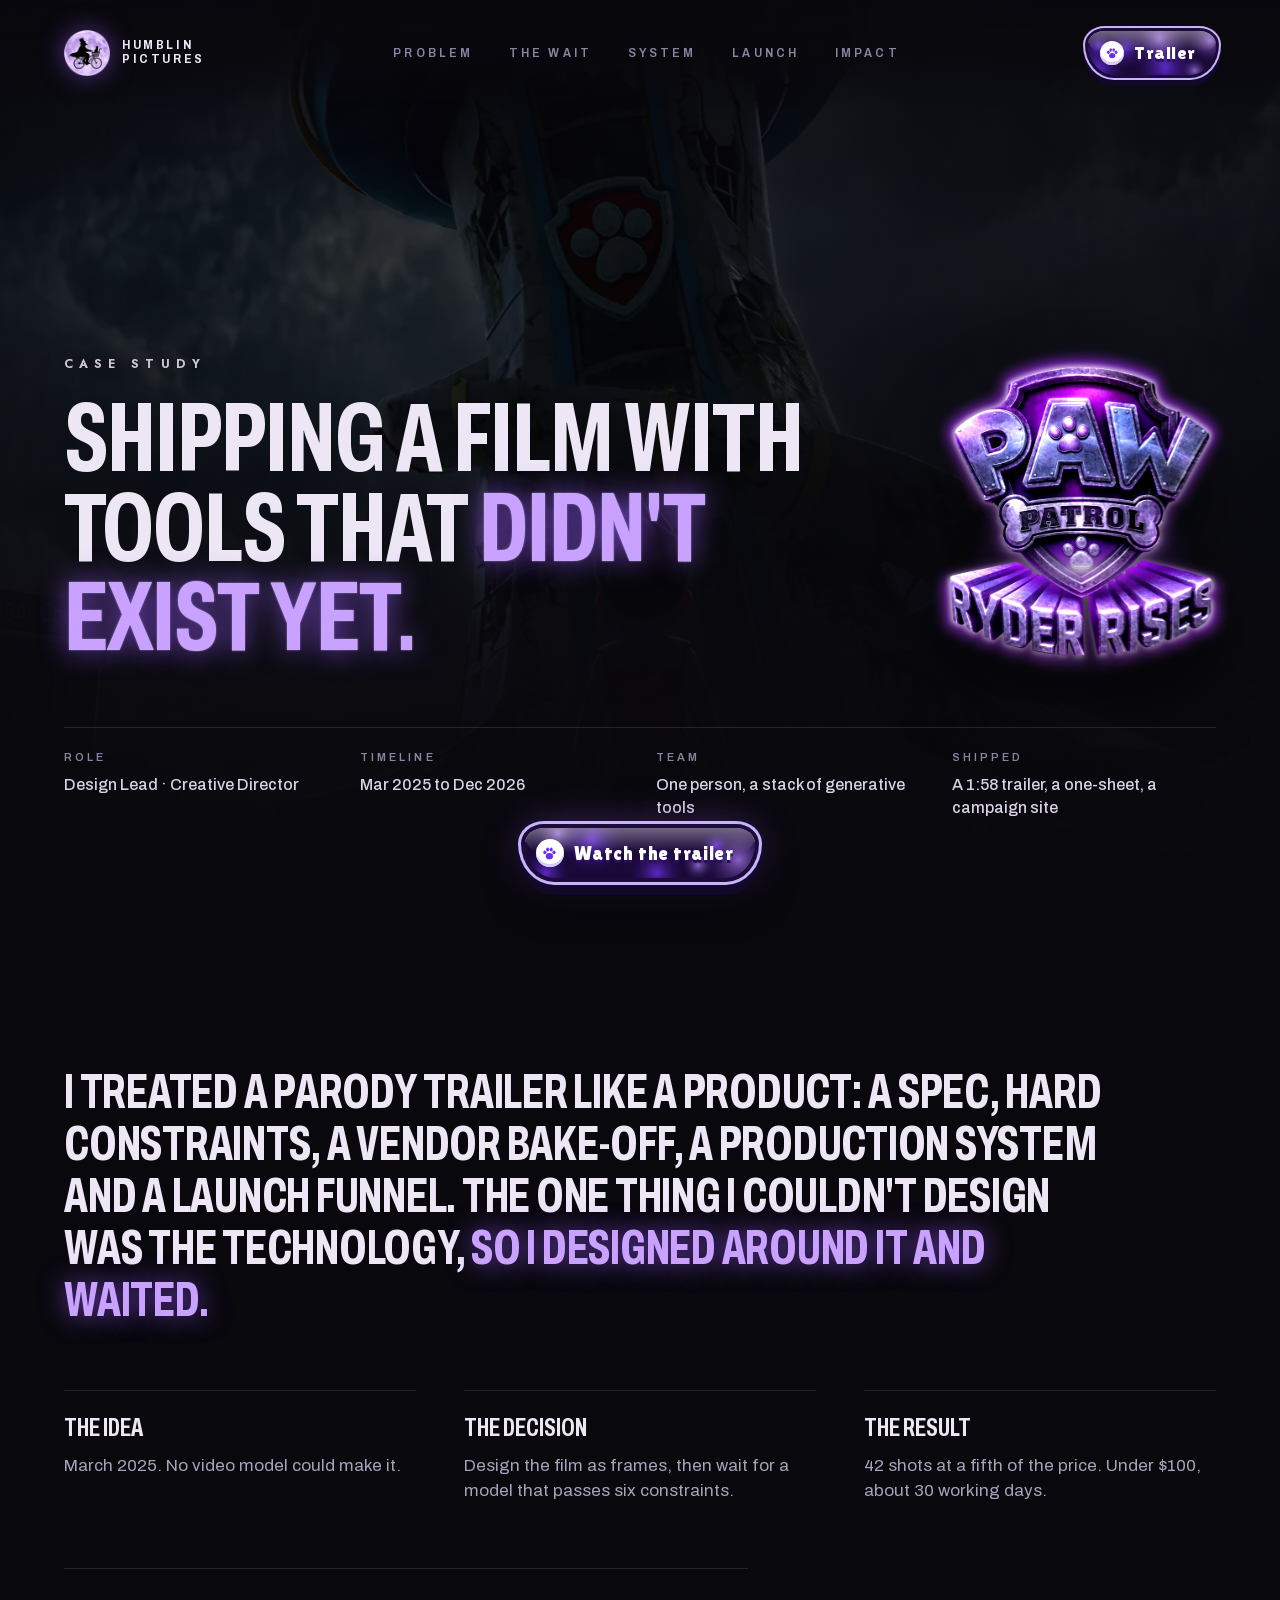
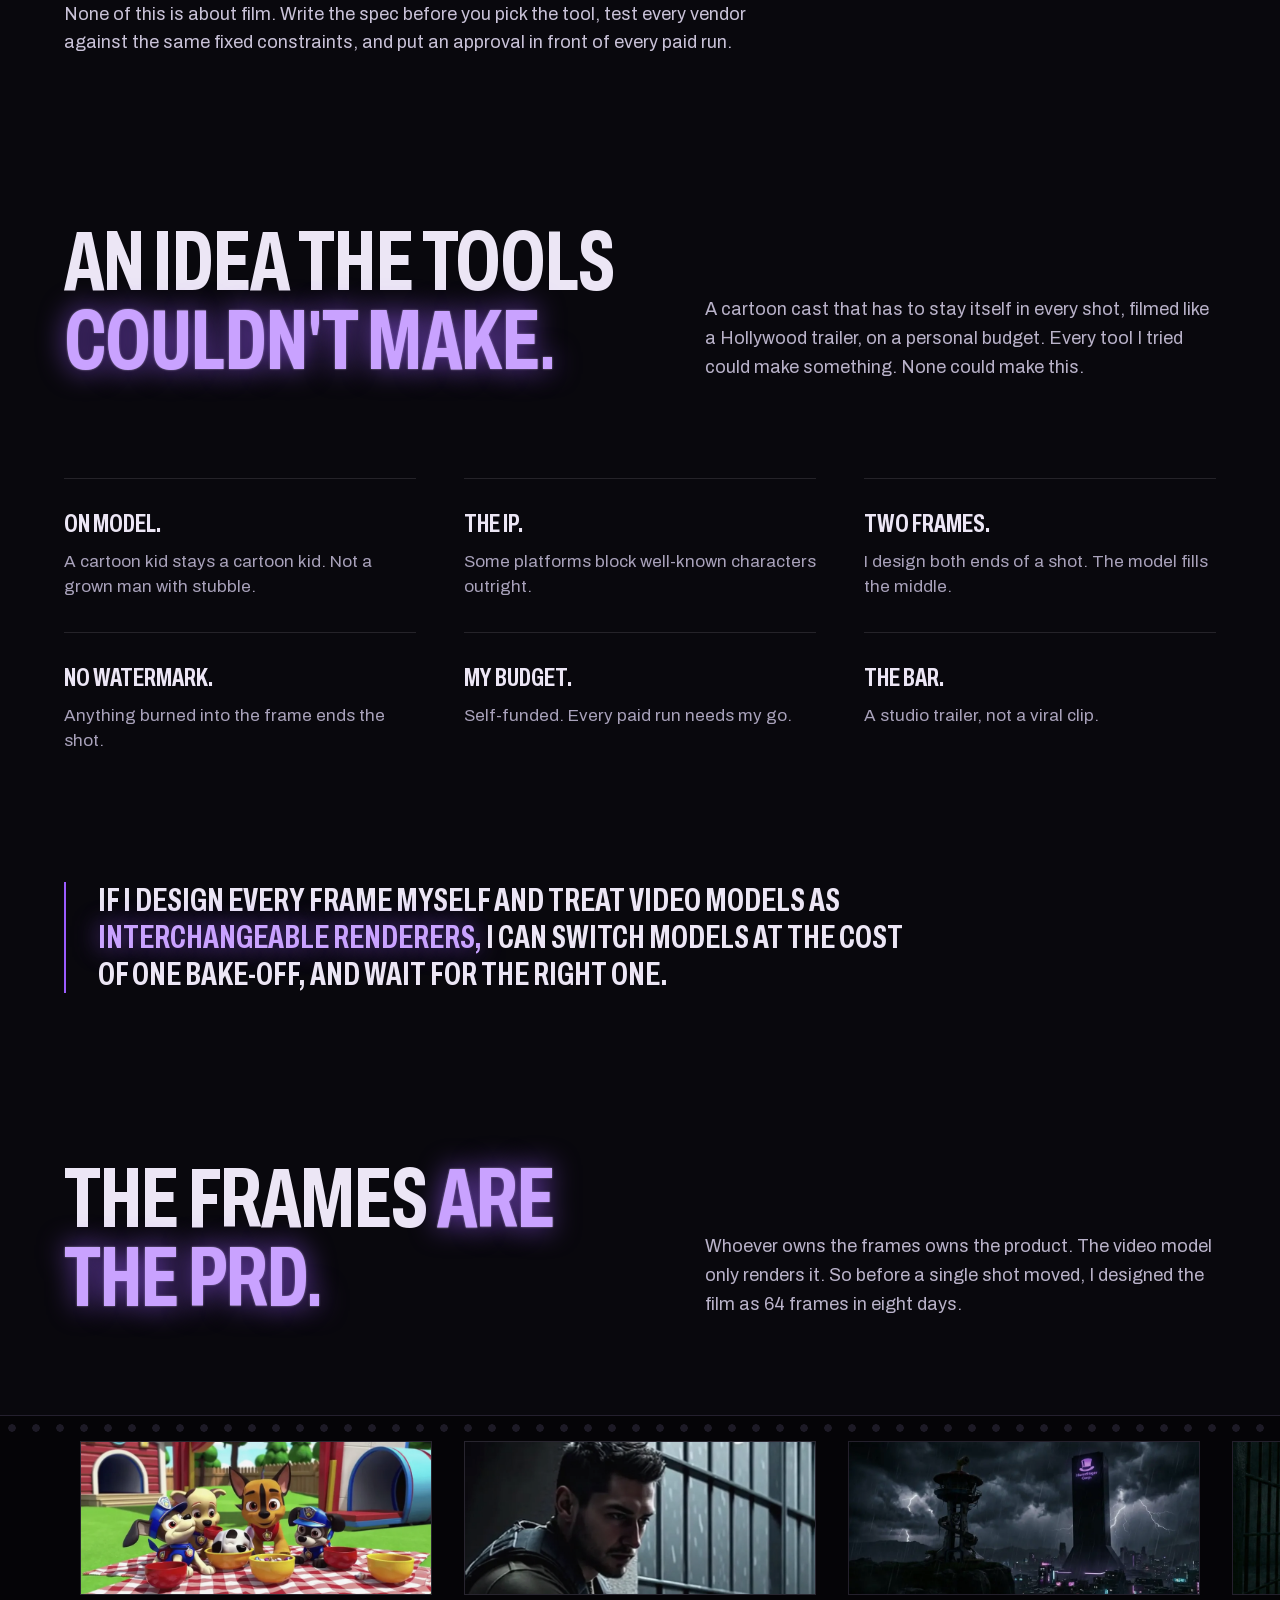
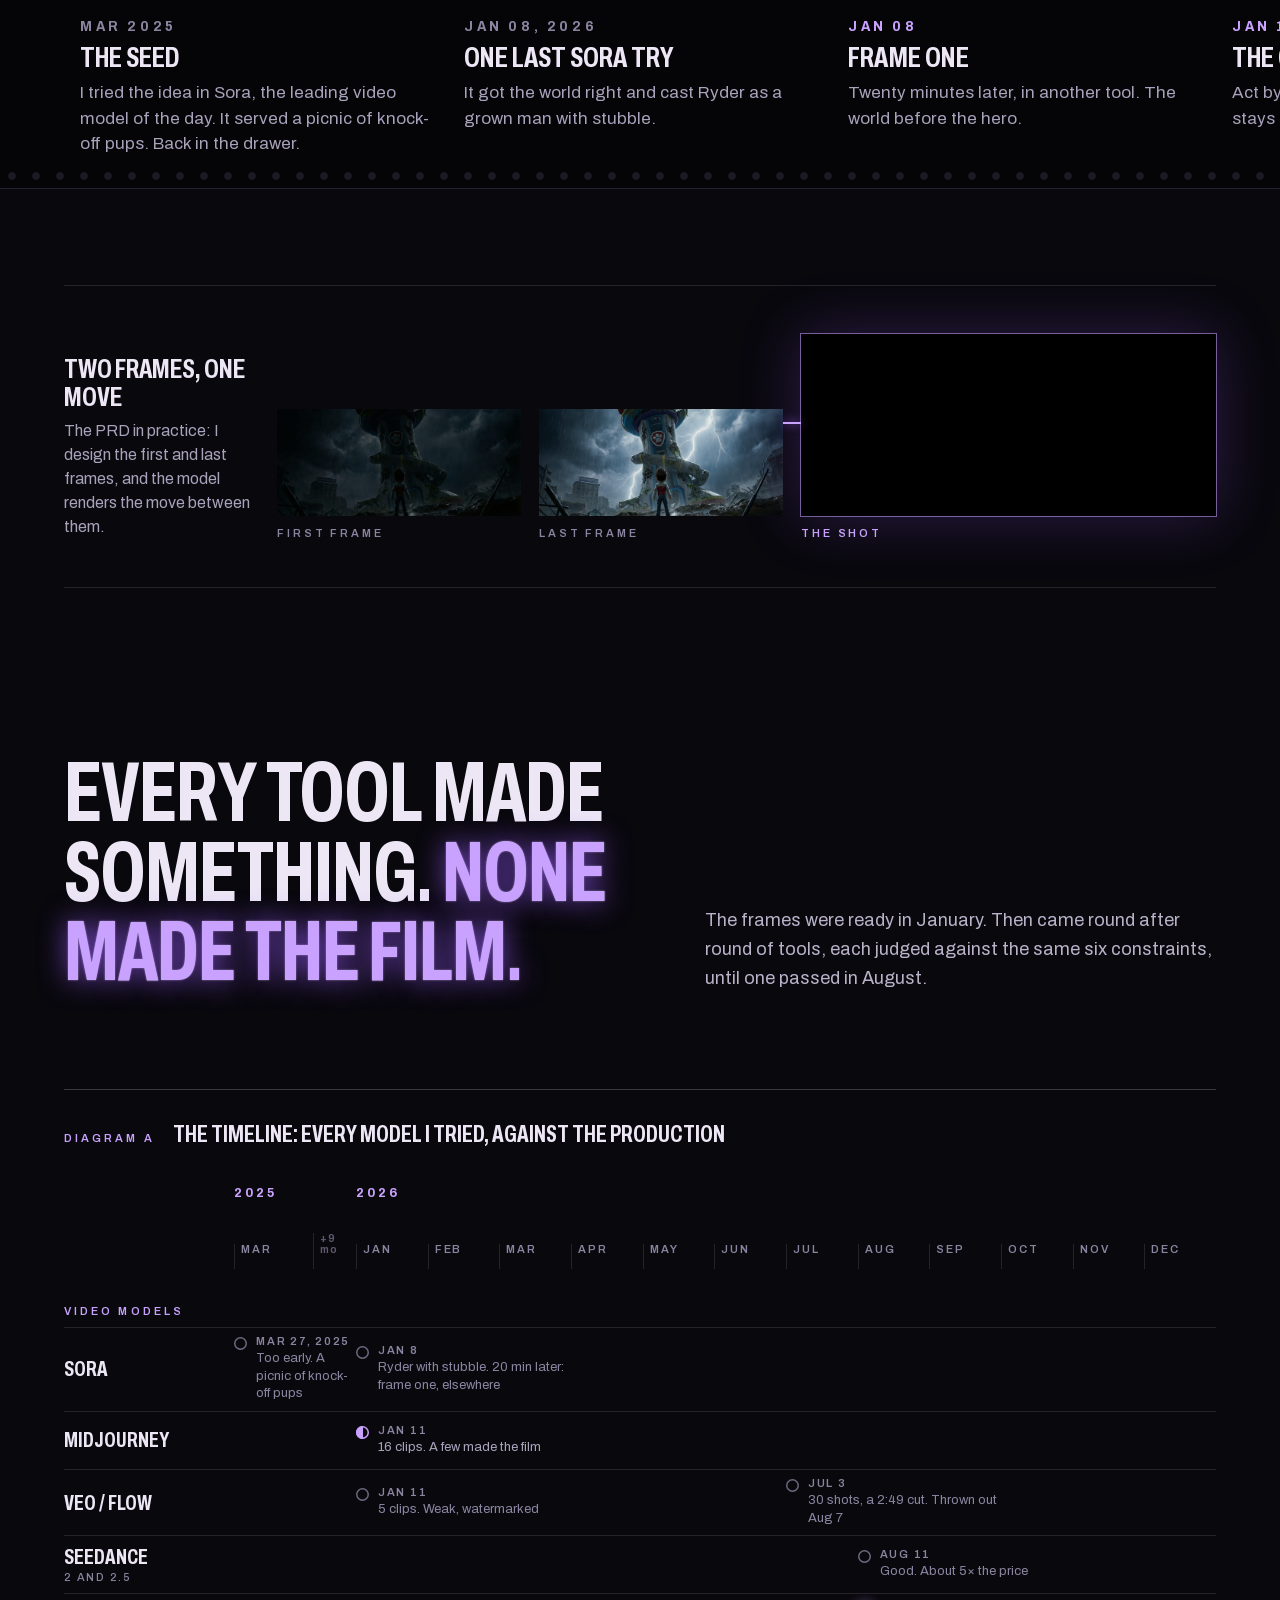
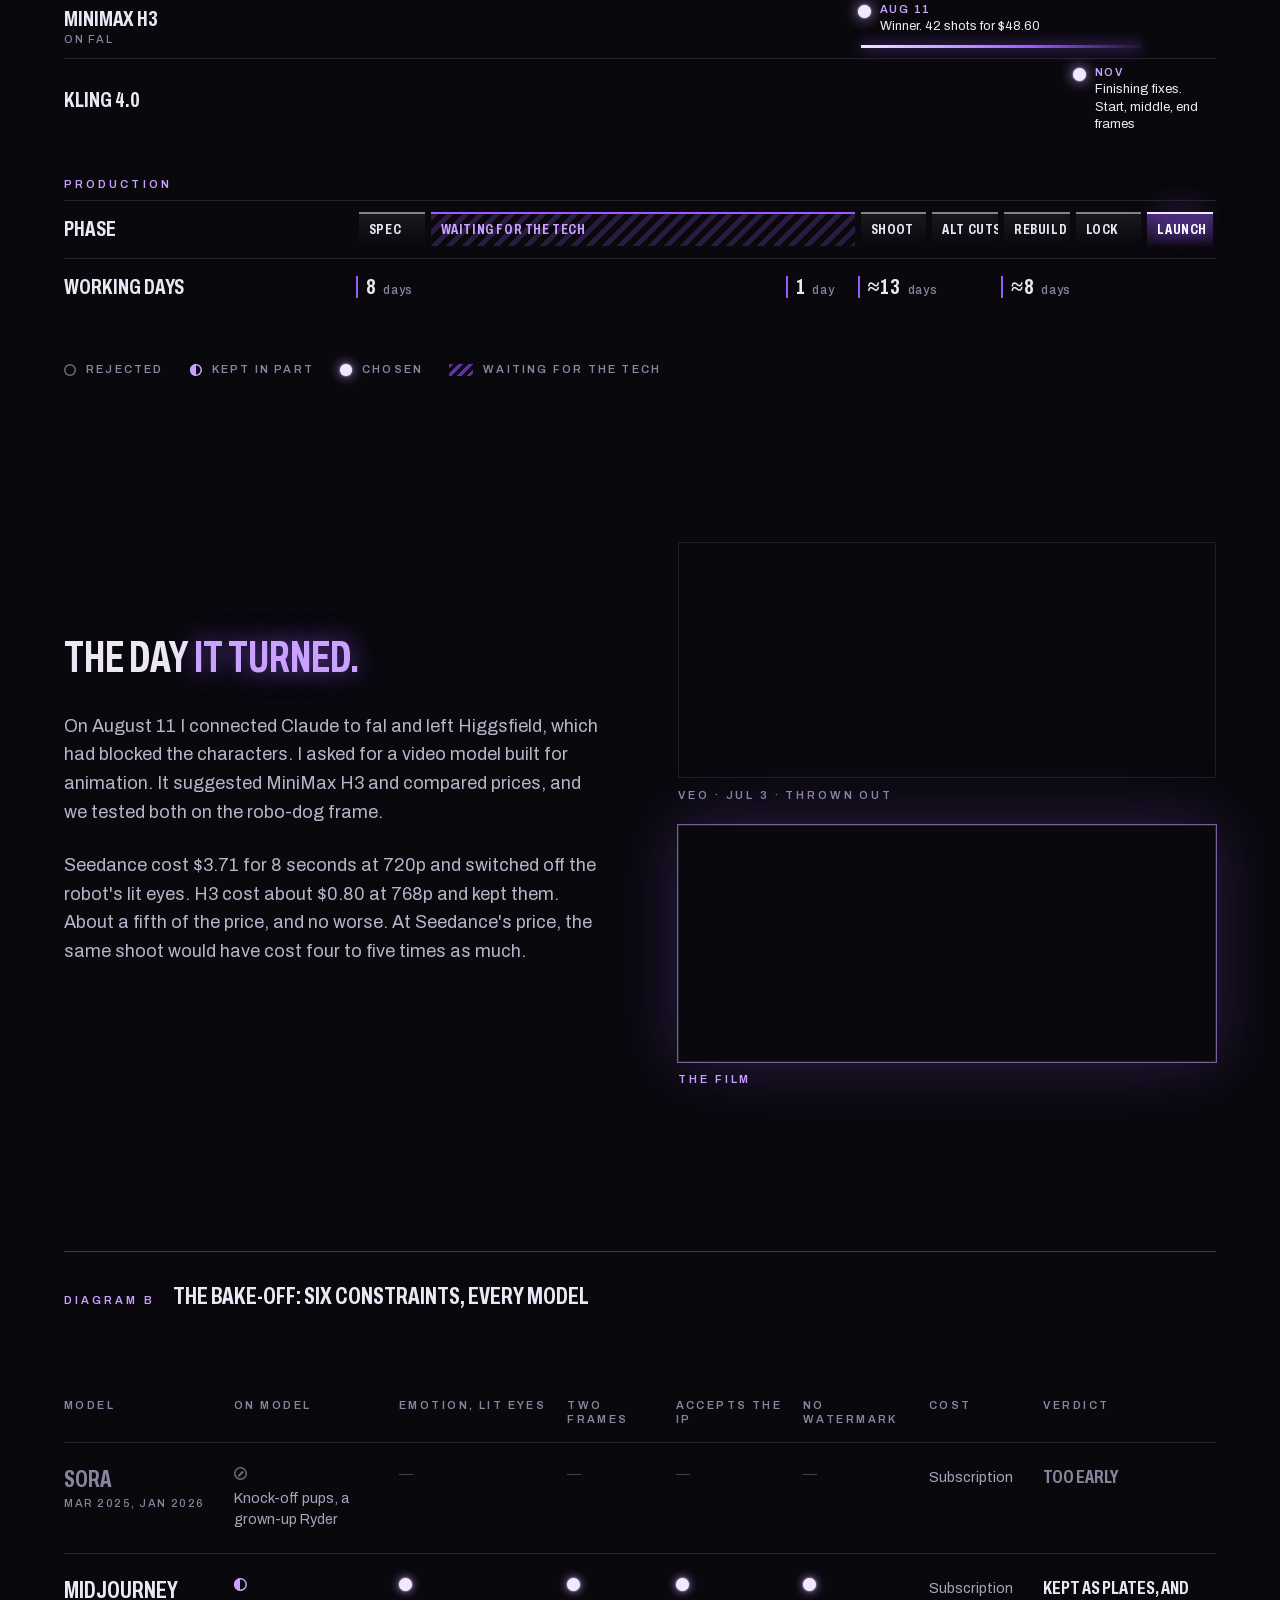
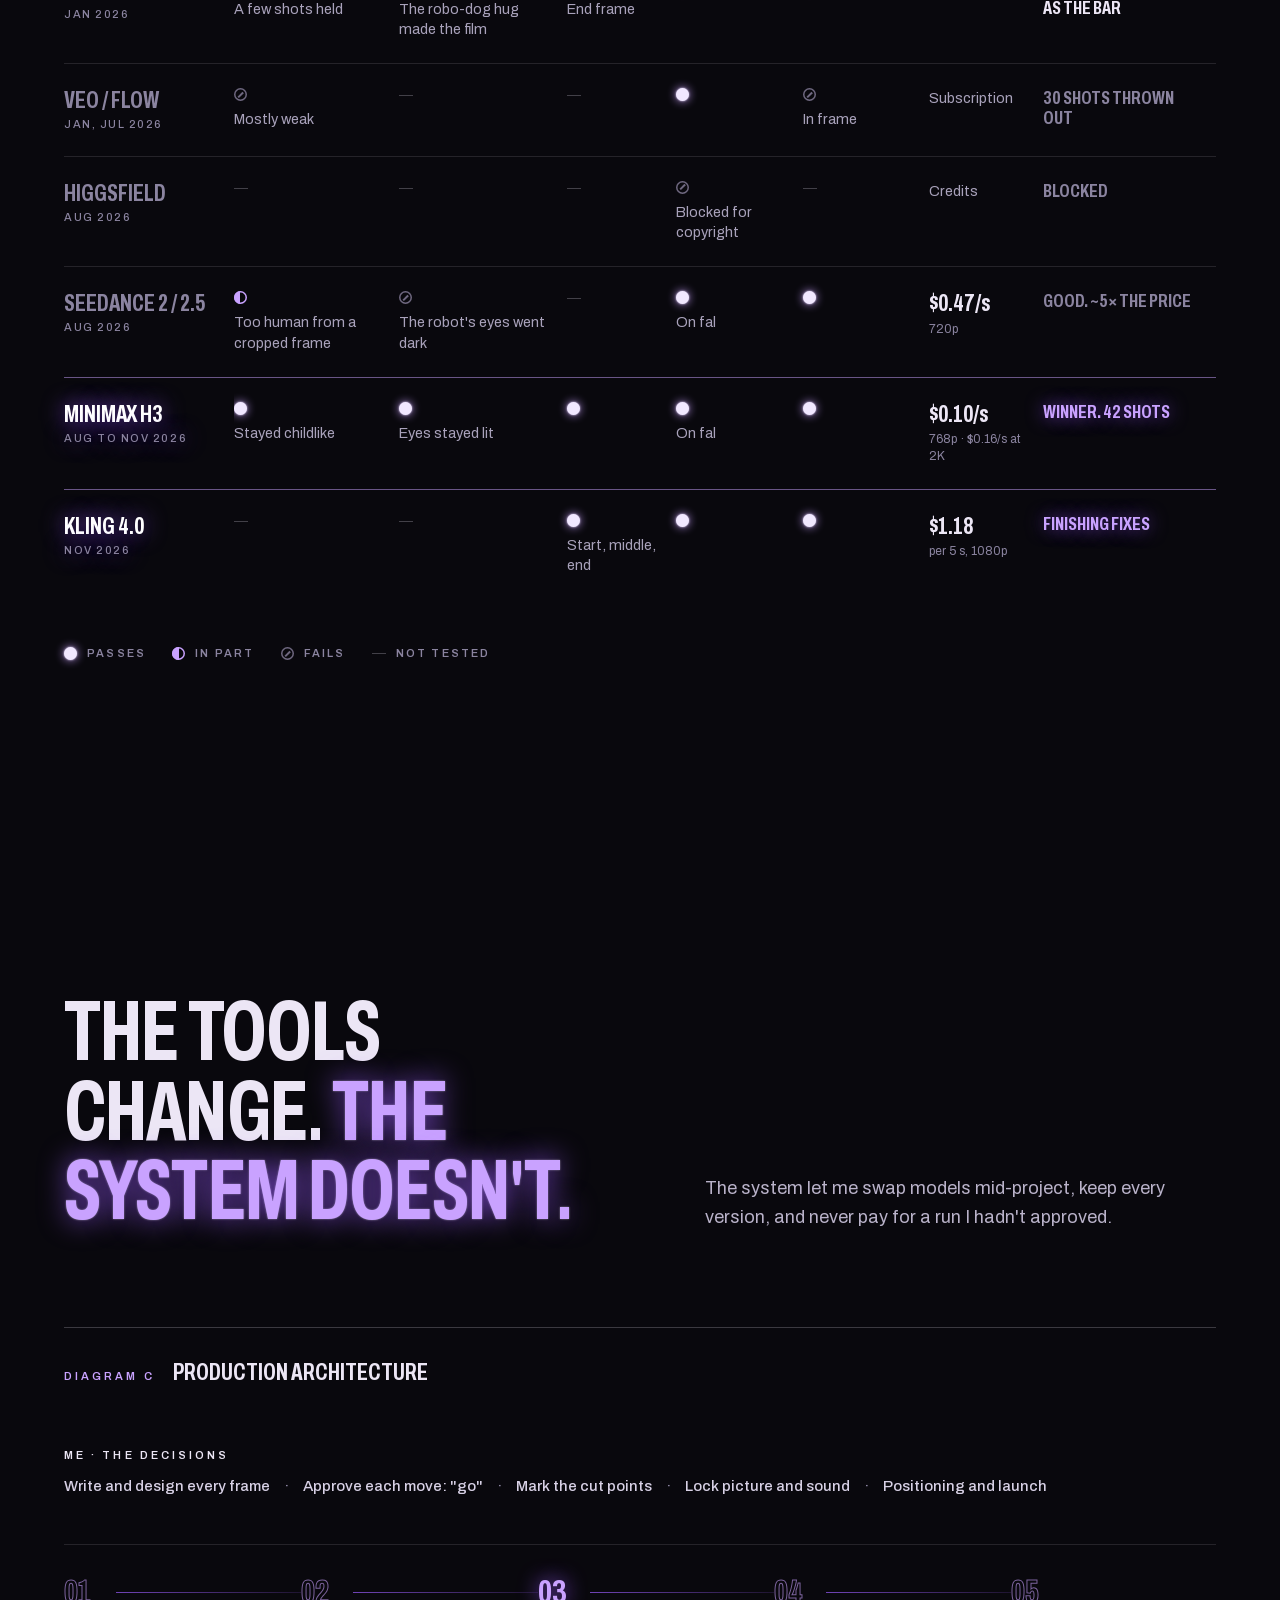
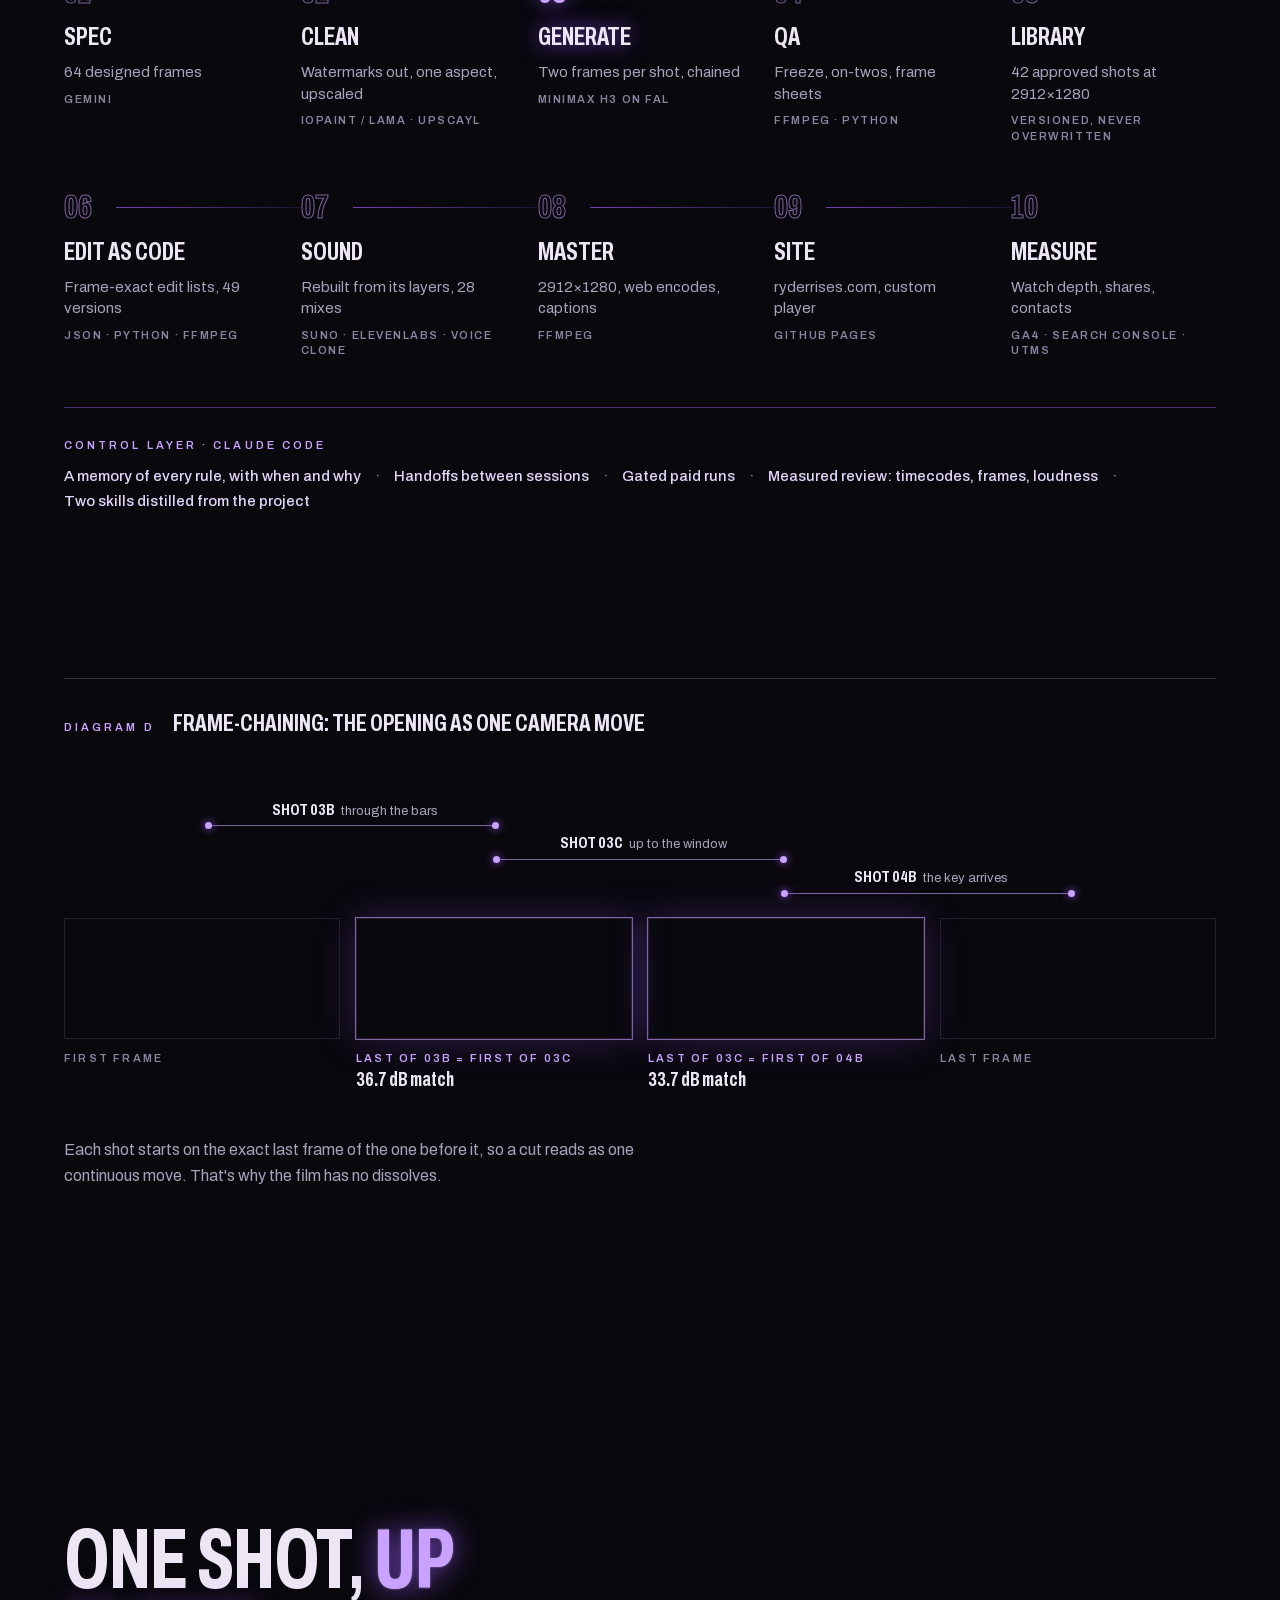
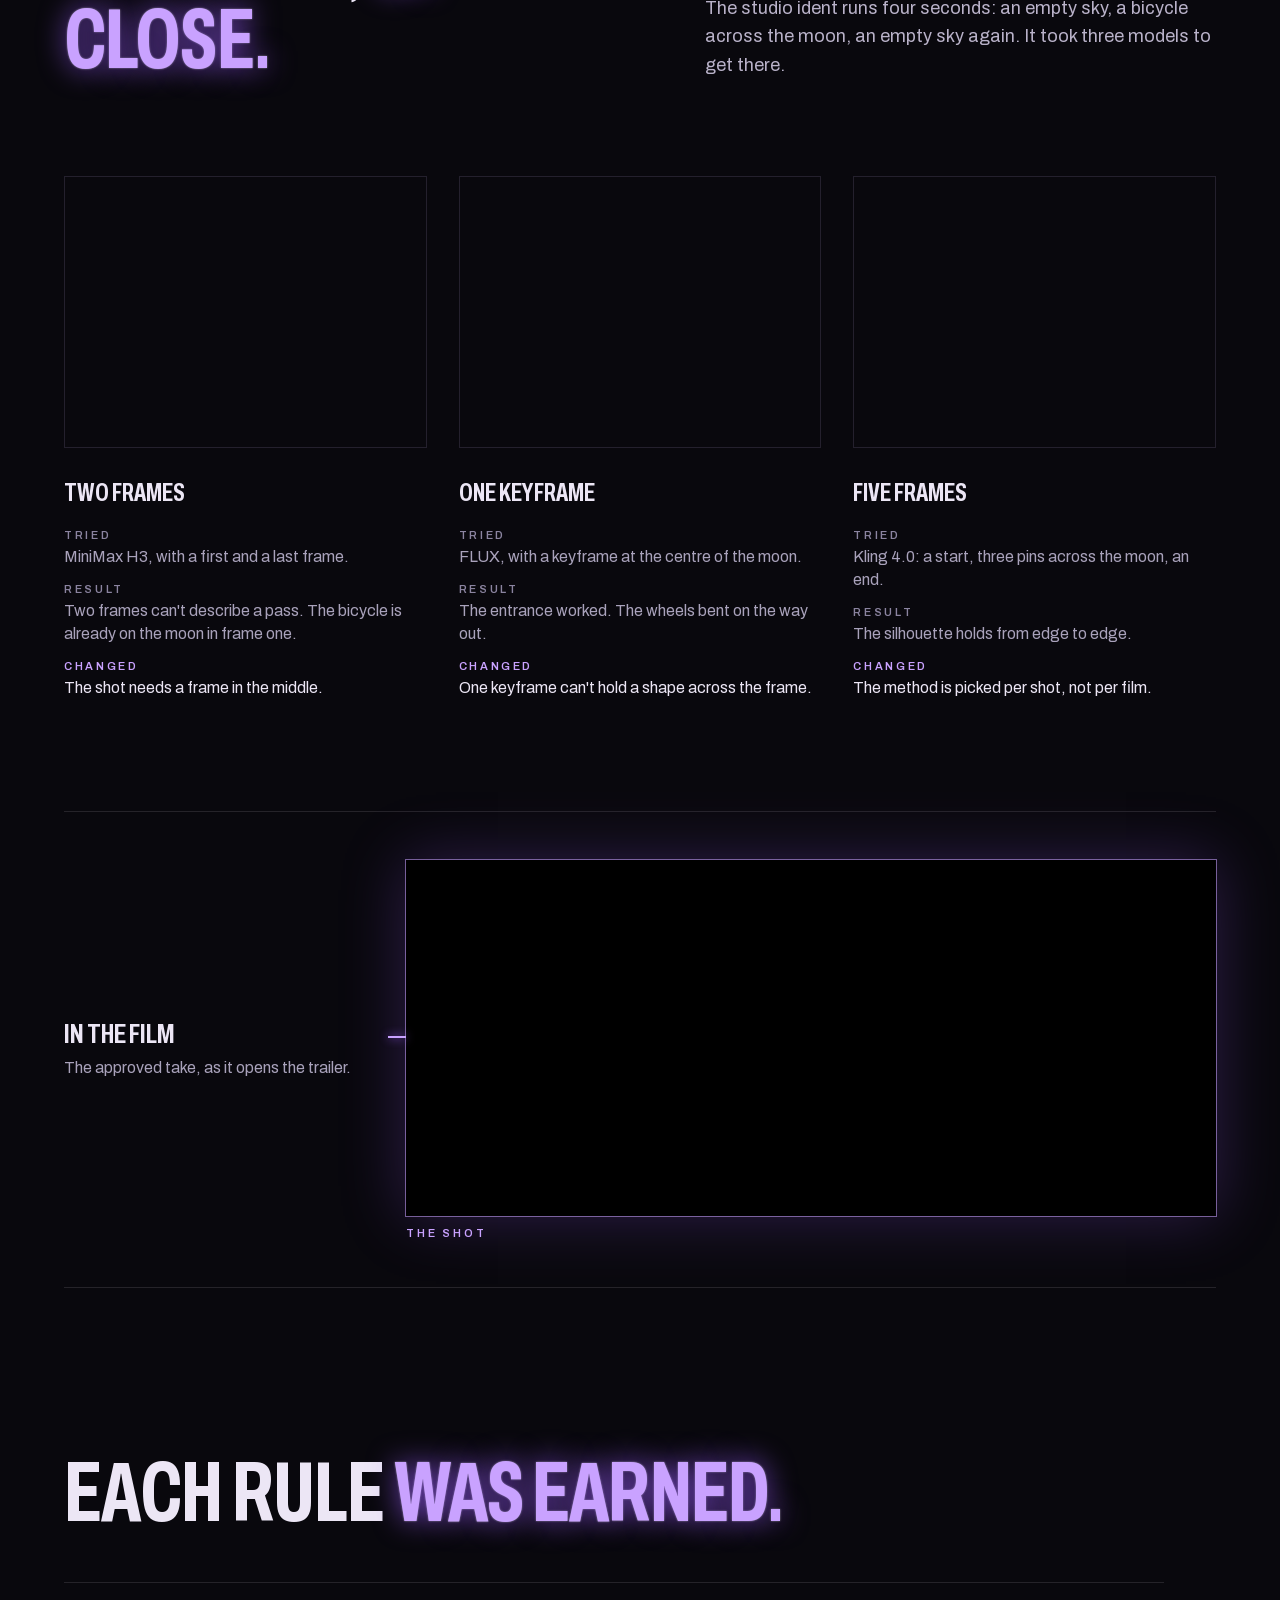
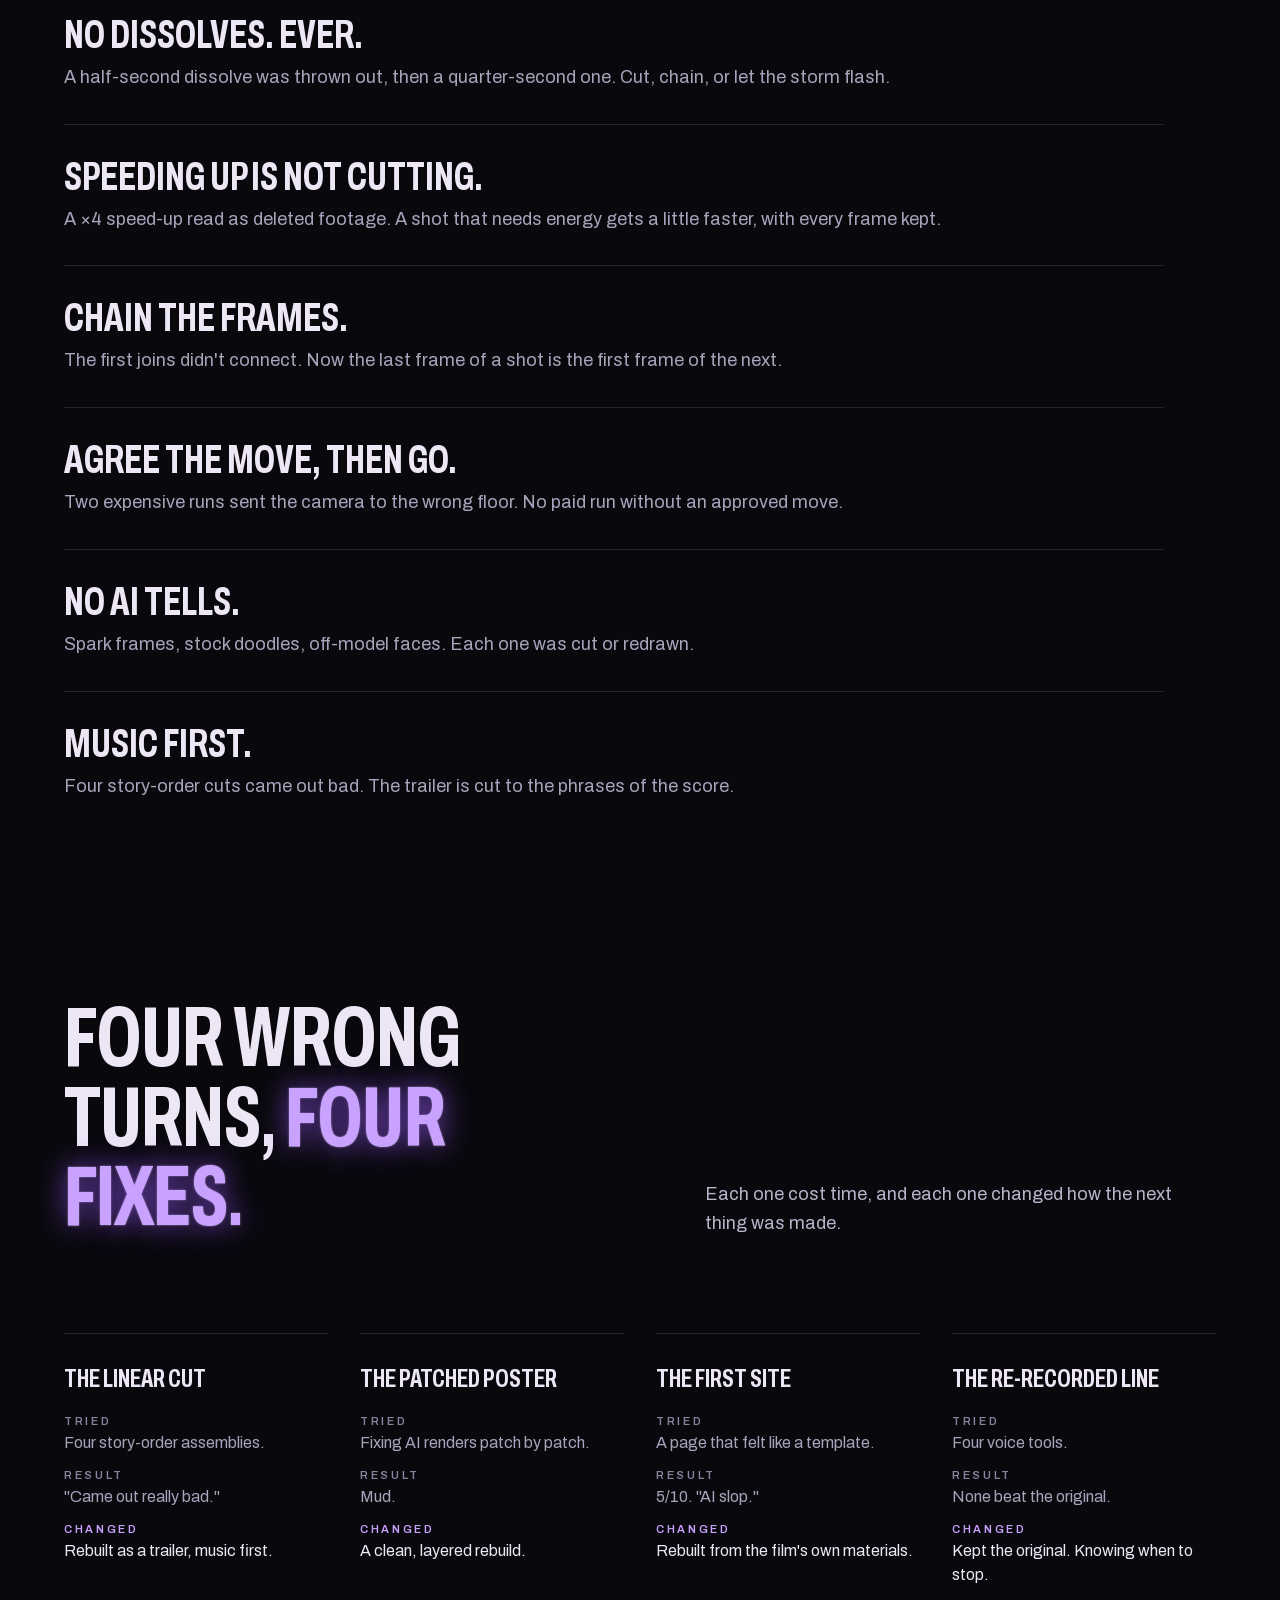
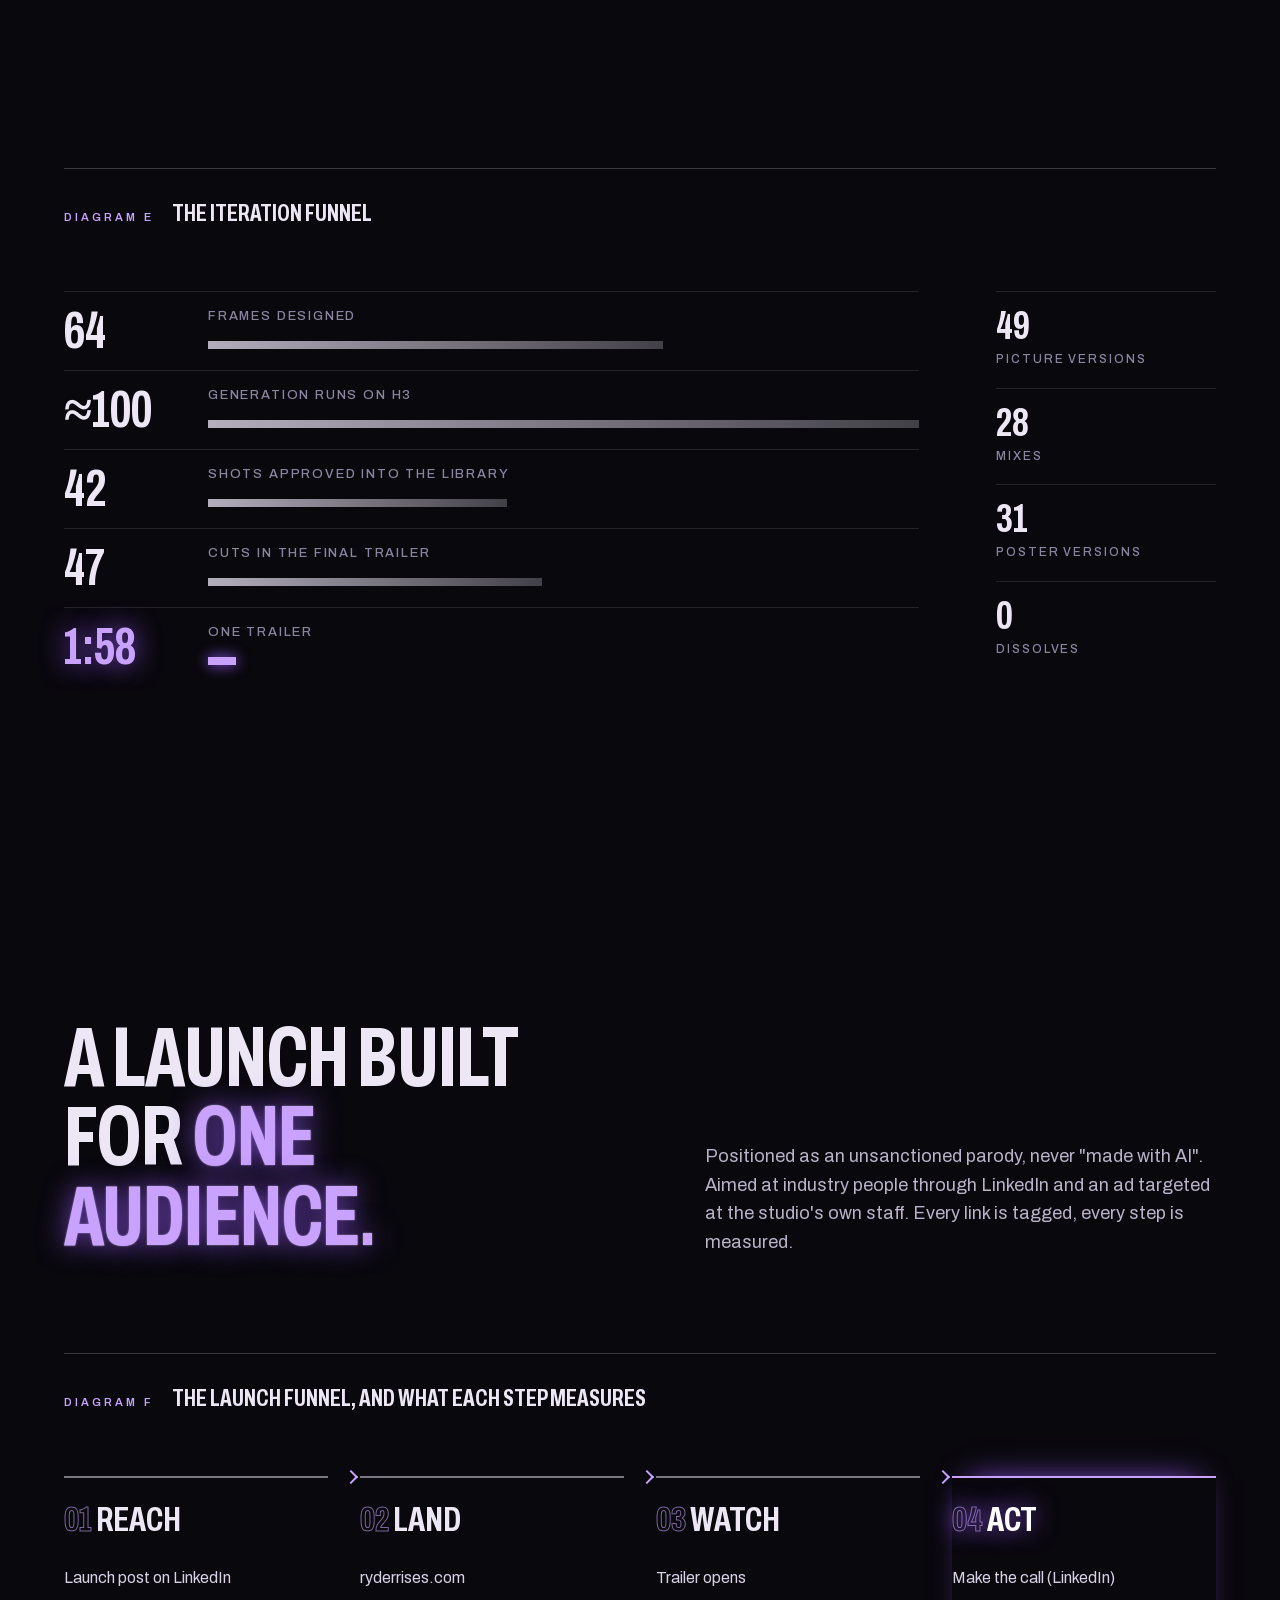
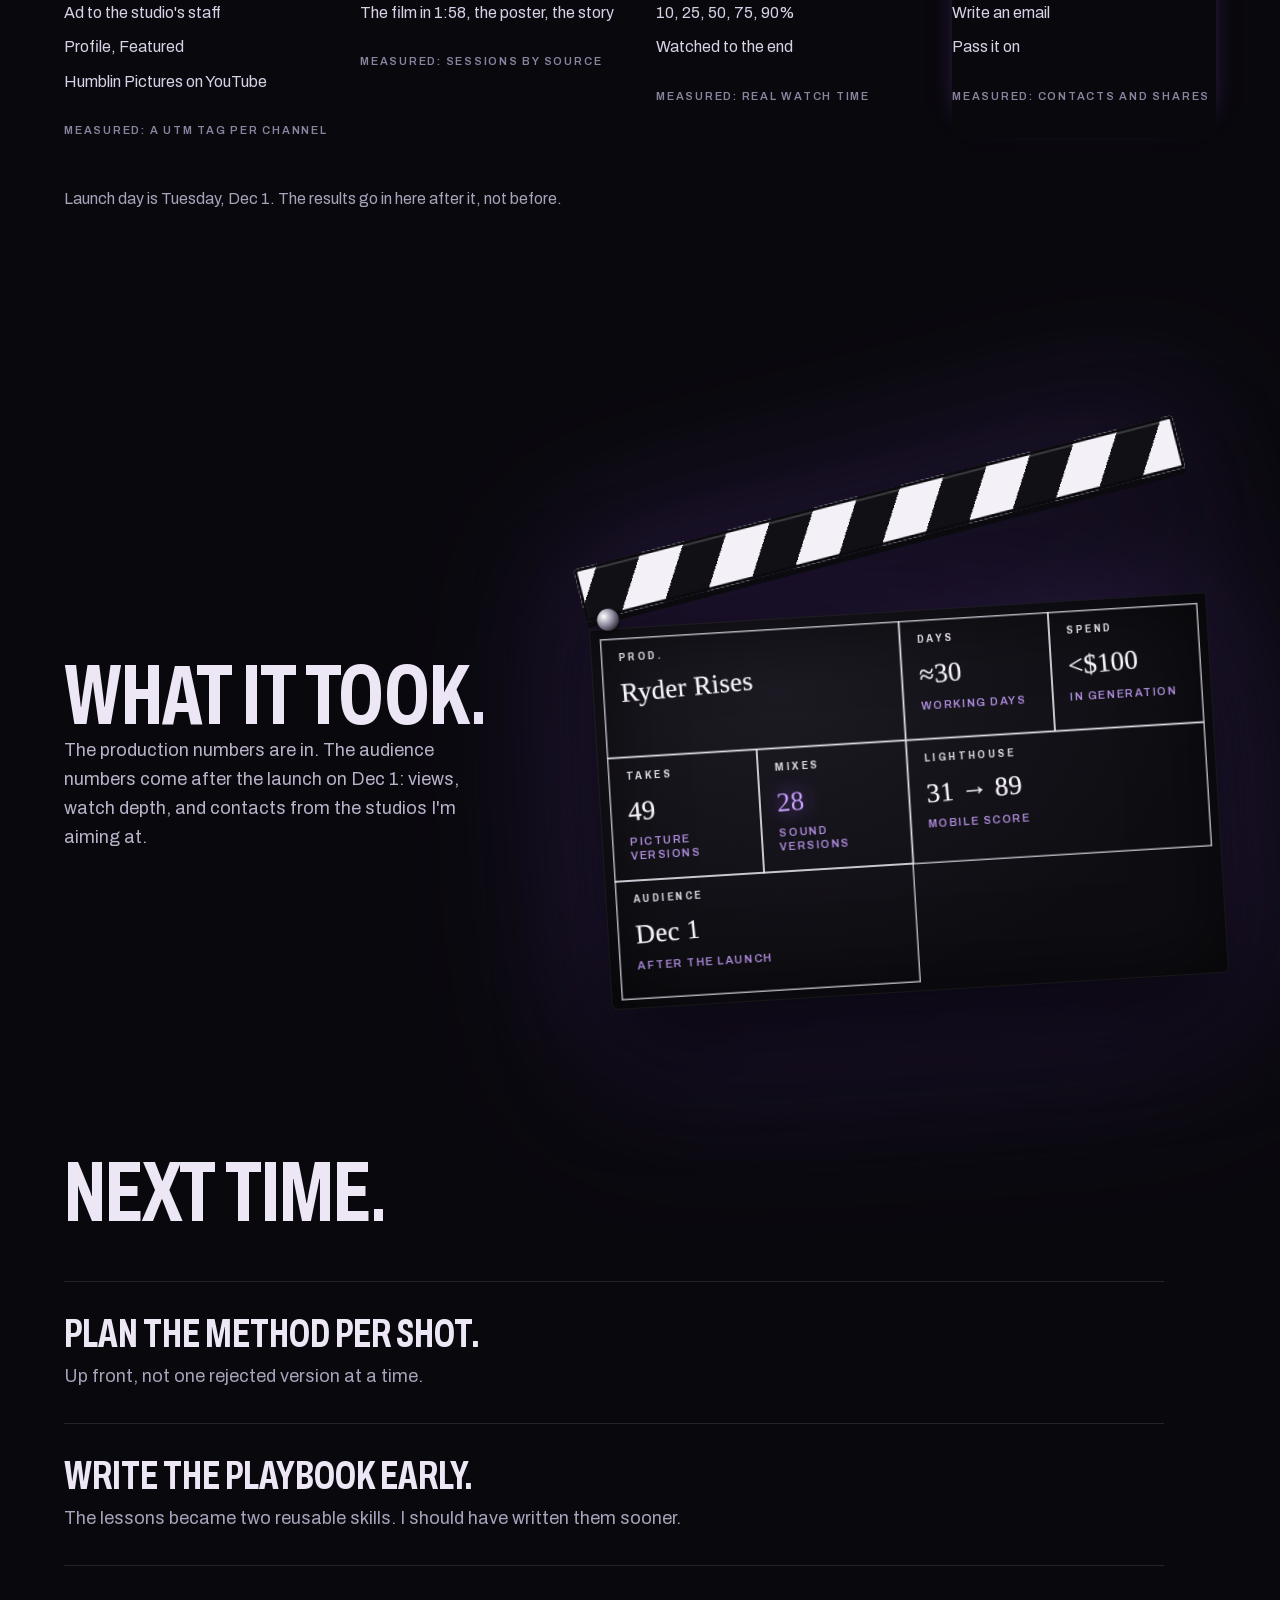
==== case-study/index.html @ d704e234 "Publish 2026-11-20 22:19" ====
<!doctype html>
<html lang="en" dir="ltr" data-btn="14">
<head>
<meta charset="utf-8">
<meta name="viewport" content="width=device-width, initial-scale=1">
<title>Ryder Rises: Case Study</title>
<meta name="description" content="How one designer shipped a cinematic parody trailer with AI tools that did not exist yet: the spec, the model bake-off, the production system and the launch funnel behind PAW Patrol: Ryder Rises.">
<meta http-equiv="Content-Security-Policy" content="default-src 'self'; script-src 'self' https://*.googletagmanager.com; style-src 'self' 'unsafe-inline' https://fonts.googleapis.com; style-src-elem 'self' https://fonts.googleapis.com; style-src-attr 'unsafe-inline'; font-src 'self' https://fonts.gstatic.com; img-src 'self' data: https://*.google-analytics.com https://*.googletagmanager.com; media-src 'self'; connect-src 'self' https://*.google-analytics.com https://*.analytics.google.com https://*.googletagmanager.com; object-src 'none'; base-uri 'self'; form-action 'none'">
<meta property="og:type" content="article">
<meta property="og:site_name" content="Ryder Rises">
<meta property="og:title" content="Ryder Rises: Case Study | Shipping a film with tools that didn't exist yet">
<meta property="og:description" content="The spec, the model bake-off, the production system and the launch funnel behind an unsanctioned parody trailer. 42 shots, under $100, about 30 working days.">
<meta property="og:image" content="https://ryderrises.com/assets/og-v3.jpg">
<meta name="twitter:image" content="https://ryderrises.com/assets/og-v3.jpg">
<meta property="og:url" content="https://ryderrises.com/case-study/">
<link rel="canonical" href="https://ryderrises.com/case-study/">
<meta property="og:image:width" content="1200">
<meta property="og:image:height" content="627">
<meta property="og:image:alt" content="PAW Patrol: Ryder Rises. Ryder faces the ruined Lookout in a storm. An unsanctioned parody trailer by Yoni Levy">
<meta name="twitter:card" content="summary_large_image">
<link rel="icon" href="../assets/favicon-32.png" sizes="32x32" type="image/png">
<link rel="icon" href="../assets/favicon.svg" type="image/svg+xml">
<link rel="apple-touch-icon" href="../assets/apple-touch-icon.png">
<link rel="preload" as="font" type="font/woff2" href="../assets/fonts/archivo-latin-v2.woff2" crossorigin>
<link rel="preload" as="font" type="font/woff2" href="../assets/fonts/jost-latin.woff2" crossorigin>
<link rel="stylesheet" href="../css/site.css?v=68">
<link rel="stylesheet" href="cs.css?v=33">
<script src="../js/electric.js?v=5" defer></script>
<script src="cs.js?v=10" defer></script>
<script src="../js/analytics.js?v=5" defer></script>
</head>
<body>

<header class="nav" id="nav">
  <a class="nav__studio" href="../" dir="ltr" aria-label="Humblin Pictures, back to the film">
    <img src="../assets/humblin.webp" alt="" width="46" height="46">
    <span>Humblin<br>Pictures</span>
  </a>
  <nav class="nav__links" aria-label="Chapters">
    <a href="#problem">Problem</a>
    <a href="#wait">The wait</a>
    <a href="#system">System</a>
    <a href="#launch">Launch</a>
    <a href="#impact">Impact</a>
  </nav>
  <div class="nav__right">
    <a class="cta cta--sm" href="../#trailer"><canvas class="cta__plasma" aria-hidden="true"></canvas><span class="cta__icon"><svg viewBox="0 0 24 24" aria-hidden="true"><ellipse cx="12" cy="16" rx="5.2" ry="4.4"/><ellipse cx="5.5" cy="10.5" rx="2.2" ry="2.8"/><ellipse cx="9.5" cy="6.5" rx="2.2" ry="2.9"/><ellipse cx="14.5" cy="6.5" rx="2.2" ry="2.9"/><ellipse cx="18.5" cy="10.5" rx="2.2" ry="2.8"/></svg></span><span class="cta__label">Trailer</span><i class="cta__boop" aria-hidden="true"></i></a>
  </div>
</header>

<main id="top">

<!-- ============ HERO ============ -->
<section class="cs-hero" aria-label="Case study">
  <img class="cs-hero__bg" src="../assets/stills/04-11-lookout.webp" alt="">
  <video class="cs-hero__bg cs-hero__film js-inview" muted loop playsinline preload="none" aria-hidden="true" tabindex="-1">
    <source src="../assets/hero-m.mp4?v=4" type="video/mp4" media="(max-width: 700px)">
    <source src="../assets/hero.mp4?v=4" type="video/mp4">
  </video>
  <div class="cs-hero__shade"></div>
  <div class="cs-hero__in">
    <span class="logo3d cs-hero__logo" aria-hidden="true">
      <span class="logo3d__core"><i class="logo3d__rays"></i></span>
      <span class="logo3d__aura"><i></i></span>
      <span class="logo3d__rim"><i></i></span>
      <img class="logo3d__img" src="../assets/logo3d-v3-640.webp" alt="" width="640" height="698">
    </span>
    <p class="tagline">Case study</p>
    <h1 class="metal metal--xl cs-hero__title">Shipping a film with tools that <em>didn't exist yet.</em></h1>
    <dl class="cs-meta">
      <div><dt>Role</dt><dd>Design Lead · Creative Director</dd></div>
      <div><dt>Timeline</dt><dd>Mar 2025 to Dec 2026</dd></div>
      <div><dt>Team</dt><dd>One person, a stack of generative tools</dd></div>
      <div><dt>Shipped</dt><dd>A 1:58 trailer, a one-sheet, a campaign site</dd></div>
    </dl>
  </div>
</section>

<!-- ============ THE SHORT VERSION ============ -->
<section class="cs-sec cs-tldr" id="tldr">
  
  <p class="cs-lede">I treated a parody trailer like a product: a spec, hard constraints, a vendor bake-off, a production system and a launch funnel. The one thing I couldn't design was the technology, <em>so I designed around it and waited.</em></p>
  <ol class="cs-three">
    <li><b>The idea</b><span>March 2025. No video model could make it.</span></li>
    <li><b>The decision</b><span>Design the film as frames, then wait for a model that passes six constraints.</span></li>
    <li><b>The result</b><span>42 shots at a fifth of the price. Under $100, about 30 working days.</span></li>
  </ol>
  <p class="cs-carry">None of this is about film. Write the spec before you pick the tool, test every vendor against the same fixed constraints, and put an approval in front of every paid run.</p>
</section>

<!-- ============ 01 PROBLEM ============ -->
<section class="cs-sec" id="problem">
  <div class="cs-head">
    <div><h2 class="metal">An idea the tools <em>couldn't make.</em></h2></div>
    <p class="body">A cartoon cast that has to stay itself in every shot, filmed like a Hollywood trailer, on a personal budget. Every tool I tried could make something. None could make this.</p>
  </div>
  <ol class="cs-constraints">
    <li><b>On model.</b><span>A cartoon kid stays a cartoon kid. Not a grown man with stubble.</span></li>
    <li><b>The IP.</b><span>Some platforms block well-known characters outright.</span></li>
    <li><b>Two frames.</b><span>I design both ends of a shot. The model fills the middle.</span></li>
    <li><b>No watermark.</b><span>Anything burned into the frame ends the shot.</span></li>
    <li><b>My budget.</b><span>Self-funded. Every paid run needs my go.</span></li>
    <li><b>The bar.</b><span>A studio trailer, not a viral clip.</span></li>
  </ol>
  <blockquote class="cs-hyp"><span>If I design every frame myself and treat video models as <em>interchangeable renderers,</em> I can switch models at the cost of one bake-off, and wait for the right one.</span></blockquote>
</section>

<!-- ============ 02 THE SPEC ============ -->
<section class="cs-sec cs-sec--bleed" id="spec">
  <div class="cs-head">
    <div><h2 class="metal">The frames <em>are the PRD.</em></h2></div>
    <p class="body">Whoever owns the frames owns the product. The video model only renders it. So before a single shot moved, I designed the film as 64 frames in eight days.</p>
  </div>
  <div class="strip" id="strip">
    <ol class="strip__reel">
      <li class="frame frame--seed"><img src="../assets/strip/0a-sora-2025.webp" alt="Sora, March 2025: a picnic of off-model pups" loading="lazy" width="960" height="422"><time>Mar 2025</time><h4>The seed</h4><p>I tried the idea in Sora, the leading video model of the day. It served a picnic of knock-off pups. Back in the drawer.</p></li>
      <li class="frame frame--seed"><img src="../assets/strip/0b-sora-2026.webp" alt="Sora, January 2026: a grown man with stubble behind bars" loading="lazy" width="960" height="422"><time>Jan 08, 2026</time><h4>One last Sora try</h4><p>It got the world right and cast Ryder as a grown man with stubble.</p></li>
      <li class="frame"><img src="../assets/strip/1.webp" alt="The first frame: the Humdinger monolith in a storm" loading="lazy" width="960" height="422"><time>Jan 08</time><h4>Frame one</h4><p>Twenty minutes later, in another tool. The world before the hero.</p></li>
      <li class="frame"><img src="assets/strip-spec-1.jpg" alt="The prison corridor" loading="lazy" width="960" height="422"><time>Jan 11</time><h4>The cell</h4><p>Act by act, with character sheets so the kid stays the kid.</p></li>
      <li class="frame"><img src="assets/strip-spec-2.jpg" alt="Ryder and the broken robo-dog" loading="lazy" width="960" height="422"><time>Jan 10</time><h4>The heart</h4><p>Later, every model was tested on this frame.</p></li>
      <li class="frame"><img src="assets/strip-spec-3.jpg" alt="A hand on the glass, the suit behind it" loading="lazy" width="960" height="422"><time>Jan 25</time><h4>The suit</h4><p>Some frames were drawn as pairs: where a shot starts, and where it lands.</p></li>
      <li class="frame"><img src="assets/strip-spec-4.jpg" alt="Ryder surrounded by the cat army" loading="lazy" width="960" height="422"><time>Jan 12</time><h4>The fight</h4><p>Sixty-four frames in eight days. The spec was done in January.</p></li>
    </ol>
  </div>
  <div class="move cs-move">
    <div class="move__text"><h4>Two frames, one move</h4><p>The PRD in practice: I design the first and last frames, and the model renders the move between them.</p></div>
    <figure class="move__frame"><img src="../assets/move/11-lookout-first.webp" alt="The designed first frame" loading="lazy" width="1280" height="562"><figcaption>First frame</figcaption></figure>
    <figure class="move__frame"><img src="../assets/move/11-lookout-last.webp" alt="The designed last frame" loading="lazy" width="1280" height="562"><figcaption>Last frame</figcaption></figure>
    <figure class="move__shot"><video class="js-inview" src="../assets/move/11-lookout-shot.mp4" muted loop playsinline preload="none" aria-label="The finished shot"></video><figcaption>The shot</figcaption></figure>
  </div>
</section>

<!-- ============ 03 THE WAIT ============ -->
<section class="cs-sec" id="wait">
  <div class="cs-head">
    <div><h2 class="metal">Every tool made something. <em>None made the film.</em></h2></div>
    <p class="body">The frames were ready in January. Then came round after round of tools, each judged against the same six constraints, until one passed in August.</p>
  </div>

  <!-- DIAGRAM A -->
  <figure class="dia" id="diaA">
    <figcaption class="dia__cap"><span>Diagram A</span><b>The timeline: every model I tried, against the production</b></figcaption>
    <div class="tl" id="timeline" role="img" aria-label="Timeline from March 2025 to December 2026 showing each video model tried and the production phases"></div>
    <ol class="tl-m" id="timelineM"></ol>
    <div class="legend"><span class="k k--no">Rejected</span><span class="k k--part">Kept in part</span><span class="k k--yes">Chosen</span><span class="k k--wait">Waiting for the tech</span></div>
  </figure>

  <div class="cs-turn">
    <div>
      <h3 class="compare-head__t">The day <em>it turned.</em></h3>
      <p class="body">On August 11 I connected Claude to fal and left Higgsfield, which had blocked the characters. I asked for a video model built for animation. It suggested MiniMax H3 and compared prices, and we tested both on the robo-dog frame.</p>
      <p class="body">Seedance cost $3.71 for 8 seconds at 720p and switched off the robot's lit eyes. H3 cost about $0.80 at 768p and kept them. About a fifth of the price, and no worse. At Seedance's price, the same shoot would have cost four to five times as much.</p>
    </div>
    <div class="cs-vs">
      <figure><img src="assets/strip-veo.jpg" alt="Veo, July 2026: the robo-dog beat" loading="lazy" width="960" height="422"><figcaption>Veo · Jul 3 · thrown out</figcaption></figure>
      <figure class="cs-vs__win"><img src="../assets/stills/05-12-robodog-960.webp" alt="The final film: the robo-dog beat" loading="lazy"><figcaption>The film</figcaption></figure>
    </div>
  </div>

  <!-- DIAGRAM B -->
  <figure class="dia" id="diaB">
    <figcaption class="dia__cap"><span>Diagram B</span><b>The bake-off: six constraints, every model</b></figcaption>
    <div class="mx-wrap">
      <table class="mx">
        <thead>
          <tr><th scope="col">Model</th><th scope="col">On model</th><th scope="col">Emotion, lit eyes</th><th scope="col">Two frames</th><th scope="col">Accepts the IP</th><th scope="col">No watermark</th><th scope="col">Cost</th><th scope="col">Verdict</th></tr>
        </thead>
        <tbody>
          <tr class="r-no"><th scope="row">Sora<small>Mar 2025, Jan 2026</small></th><td><i class="d d--no"></i>Knock-off pups, a grown-up Ryder</td><td><i class="d d--na"></i></td><td><i class="d d--na"></i></td><td><i class="d d--na"></i></td><td><i class="d d--na"></i></td><td>Subscription</td><td class="v">Too early</td></tr>
          <tr class="r-part"><th scope="row">Midjourney<small>Jan 2026</small></th><td><i class="d d--part"></i>A few shots held</td><td><i class="d d--yes"></i>The robo-dog hug made the film</td><td><i class="d d--yes"></i>End frame</td><td><i class="d d--yes"></i></td><td><i class="d d--yes"></i></td><td>Subscription</td><td class="v">Kept as plates, and as the bar</td></tr>
          <tr class="r-no"><th scope="row">Veo / Flow<small>Jan, Jul 2026</small></th><td><i class="d d--no"></i>Mostly weak</td><td><i class="d d--na"></i></td><td><i class="d d--na"></i></td><td><i class="d d--yes"></i></td><td><i class="d d--no"></i>In frame</td><td>Subscription</td><td class="v">30 shots thrown out</td></tr>
          <tr class="r-no"><th scope="row">Higgsfield<small>Aug 2026</small></th><td><i class="d d--na"></i></td><td><i class="d d--na"></i></td><td><i class="d d--na"></i></td><td><i class="d d--no"></i>Blocked for copyright</td><td><i class="d d--na"></i></td><td>Credits</td><td class="v">Blocked</td></tr>
          <tr class="r-no"><th scope="row">Seedance 2 / 2.5<small>Aug 2026</small></th><td><i class="d d--part"></i>Too human from a cropped frame</td><td><i class="d d--no"></i>The robot's eyes went dark</td><td><i class="d d--na"></i></td><td><i class="d d--yes"></i>On fal</td><td><i class="d d--yes"></i></td><td><b class="cost">$0.47/s</b><small>720p</small></td><td class="v">Good. ~5× the price</td></tr>
          <tr class="r-yes"><th scope="row">MiniMax H3<small>Aug to Nov 2026</small></th><td><i class="d d--yes"></i>Stayed childlike</td><td><i class="d d--yes"></i>Eyes stayed lit</td><td><i class="d d--yes"></i></td><td><i class="d d--yes"></i>On fal</td><td><i class="d d--yes"></i></td><td><b class="cost">$0.10/s</b><small>768p · $0.16/s at 2K</small></td><td class="v">Winner. 42 shots</td></tr>
          <tr class="r-yes"><th scope="row">Kling 4.0<small>Nov 2026</small></th><td><i class="d d--na"></i></td><td><i class="d d--na"></i></td><td><i class="d d--yes"></i>Start, middle, end</td><td><i class="d d--yes"></i></td><td><i class="d d--yes"></i></td><td><b class="cost">$1.18</b><small>per 5 s, 1080p</small></td><td class="v">Finishing fixes</td></tr>
        </tbody>
      </table>
    </div>
    <div class="legend"><span class="k"><i class="d d--yes"></i>Passes</span><span class="k"><i class="d d--part"></i>In part</span><span class="k"><i class="d d--no"></i>Fails</span><span class="k"><i class="d d--na"></i>Not tested</span></div>
  </figure>
</section>

<!-- ============ 04 SYSTEM ============ -->
<section class="cs-sec" id="system">
  <div class="cs-head">
    <div><h2 class="metal">The tools change. <em>The system doesn't.</em></h2></div>
    <p class="body">The system let me swap models mid-project, keep every version, and never pay for a run I hadn't approved.</p>
  </div>

  <!-- DIAGRAM C -->
  <figure class="dia" id="diaC">
    <figcaption class="dia__cap"><span>Diagram C</span><b>Production architecture</b></figcaption>
    <div class="arch">
      <div class="arch__band arch__band--me"><p class="arch__name">Me · the decisions</p><ul><li>Write and design every frame</li><li>Approve each move: "go"</li><li>Mark the cut points</li><li>Lock picture and sound</li><li>Positioning and launch</li></ul></div>
      <ol class="arch__line">
        <li><b>Spec</b><span>64 designed frames</span><em>Gemini</em></li>
        <li><b>Clean</b><span>Watermarks out, one aspect, upscaled</span><em>IOPaint / LaMa · Upscayl</em></li>
        <li class="is-hot"><b>Generate</b><span>Two frames per shot, chained</span><em>MiniMax H3 on fal</em></li>
        <li><b>QA</b><span>Freeze, on-twos, frame sheets</span><em>ffmpeg · Python</em></li>
        <li><b>Library</b><span>42 approved shots at 2912×1280</span><em>Versioned, never overwritten</em></li>
        <li><b>Edit as code</b><span>Frame-exact edit lists, 49 versions</span><em>JSON · Python · ffmpeg</em></li>
        <li><b>Sound</b><span>Rebuilt from its layers, 28 mixes</span><em>Suno · ElevenLabs · voice clone</em></li>
        <li><b>Master</b><span>2912×1280, web encodes, captions</span><em>ffmpeg</em></li>
        <li><b>Site</b><span>ryderrises.com, custom player</span><em>GitHub Pages</em></li>
        <li><b>Measure</b><span>Watch depth, shares, contacts</span><em>GA4 · Search Console · UTMs</em></li>
      </ol>
      <div class="arch__band arch__band--cc"><p class="arch__name">Control layer · Claude Code</p><ul><li>A memory of every rule, with when and why</li><li>Handoffs between sessions</li><li>Gated paid runs</li><li>Measured review: timecodes, frames, loudness</li><li>Two skills distilled from the project</li></ul></div>
    </div>
  </figure>

  <!-- DIAGRAM D -->
  <figure class="dia" id="diaD">
    <figcaption class="dia__cap"><span>Diagram D</span><b>Frame-chaining: the opening as one camera move</b></figcaption>
    <div class="chain">
      <div class="chain__spans">
        <span class="chain__span" style="--from:1;--to:3"><b>Shot 03b</b><span>through the bars</span></span>
        <span class="chain__span" style="--from:2;--to:4"><b>Shot 03c</b><span>up to the window</span></span>
        <span class="chain__span" style="--from:3;--to:5"><b>Shot 04b</b><span>the key arrives</span></span>
      </div>
      <ol class="chain__frames">
        <li><img src="assets/chain-03b-window-dive-first.jpg" alt="Shot 03b, first frame: the prison in the storm" loading="lazy" width="960" height="422"><span>First frame</span></li>
        <li class="is-join"><img src="assets/chain-03b-window-dive-last.jpg" alt="The join: the last frame of 03b is the first frame of 03c" loading="lazy" width="960" height="422"><span>Last of 03b = first of 03c</span><em>36.7 dB match</em></li>
        <li class="is-join"><img src="assets/chain-03c-ryder-to-window-last.jpg" alt="The join: the last frame of 03c is the first frame of 04b" loading="lazy" width="960" height="422"><span>Last of 03c = first of 04b</span><em>33.7 dB match</em></li>
        <li><img src="assets/chain-04b-chicken-key-entry-last.jpg" alt="Shot 04b, last frame: Chickaletta with the key" loading="lazy" width="960" height="422"><span>Last frame</span></li>
      </ol>
    </div>
    <p class="dia__note">Each shot starts on the exact last frame of the one before it, so a cut reads as one continuous move. That's why the film has no dissolves.</p>
  </figure>
</section>

<!-- ============ ONE SHOT, UP CLOSE ============ -->
<section class="cs-sec" id="closeup">
  <div class="cs-head">
    <div><h2 class="metal">One shot, <em>up close.</em></h2></div>
    <p class="body">The studio ident runs four seconds: an empty sky, a bicycle across the moon, an empty sky again. It took three models to get there.</p>
  </div>
  <ol class="fails closeup">
    <li><img src="assets/closeup-ident-a-h3.webp" alt="First try: the bicycle is already on the moon in the first frame" loading="lazy" width="800" height="600"><h3>Two frames</h3><p><b>Tried</b><span>MiniMax H3, with a first and a last frame.</span></p><p><b>Result</b><span>Two frames can't describe a pass. The bicycle is already on the moon in frame one.</span></p><p><b>Changed</b><span>The shot needs a frame in the middle.</span></p></li>
    <li><img src="assets/closeup-ident-b-flux.webp" alt="Second try: the bicycle wheels bend as it leaves the moon" loading="lazy" width="800" height="600"><h3>One keyframe</h3><p><b>Tried</b><span>FLUX, with a keyframe at the centre of the moon.</span></p><p><b>Result</b><span>The entrance worked. The wheels bent on the way out.</span></p><p><b>Changed</b><span>One keyframe can't hold a shape across the frame.</span></p></li>
    <li><img src="assets/closeup-ident-c-kling.webp" alt="Third try: the silhouette holds, wheels round" loading="lazy" width="800" height="600"><h3>Five frames</h3><p><b>Tried</b><span>Kling 4.0: a start, three pins across the moon, an end.</span></p><p><b>Result</b><span>The silhouette holds from edge to edge.</span></p><p><b>Changed</b><span>The method is picked per shot, not per film.</span></p></li>
  </ol>
  <div class="move cs-move closeup__final">
    <div class="move__text"><h4>In the film</h4><p>The approved take, as it opens the trailer.</p></div>
    <figure class="move__shot"><video class="js-inview" src="../assets/move/00-humblin-shot.mp4" muted loop playsinline preload="none" aria-label="The studio ident: the finished shot"></video><figcaption>The shot</figcaption></figure>
  </div>
</section>

<!-- ============ 05 RULES ============ -->
<section class="cs-sec" id="rules">
  <div class="rules">
    
    <h2 class="metal">Each rule <em>was earned.</em></h2>
    <ol class="rules__list">
      <li><b>No dissolves. Ever.</b><span>A half-second dissolve was thrown out, then a quarter-second one. Cut, chain, or let the storm flash.</span></li>
      <li><b>Speeding up is not cutting.</b><span>A ×4 speed-up read as deleted footage. A shot that needs energy gets a little faster, with every frame kept.</span></li>
      <li><b>Chain the frames.</b><span>The first joins didn't connect. Now the last frame of a shot is the first frame of the next.</span></li>
      <li><b>Agree the move, then go.</b><span>Two expensive runs sent the camera to the wrong floor. No paid run without an approved move.</span></li>
      <li><b>No AI tells.</b><span>Spark frames, stock doodles, off-model faces. Each one was cut or redrawn.</span></li>
      <li><b>Music first.</b><span>Four story-order cuts came out bad. The trailer is cut to the phrases of the score.</span></li>
    </ol>
  </div>
</section>

<!-- ============ 06 WHAT BROKE ============ -->
<section class="cs-sec" id="broke">
  <div class="cs-head">
    <div><h2 class="metal">Four wrong turns, <em>four fixes.</em></h2></div>
    <p class="body">Each one cost time, and each one changed how the next thing was made.</p>
  </div>
  <ol class="fails">
    <li><h3>The linear cut</h3><p><b>Tried</b><span>Four story-order assemblies.</span></p><p><b>Result</b><span>"Came out really bad."</span></p><p><b>Changed</b><span>Rebuilt as a trailer, music first.</span></p></li>
    <li><h3>The patched poster</h3><p><b>Tried</b><span>Fixing AI renders patch by patch.</span></p><p><b>Result</b><span>Mud.</span></p><p><b>Changed</b><span>A clean, layered rebuild.</span></p></li>
    <li><h3>The first site</h3><p><b>Tried</b><span>A page that felt like a template.</span></p><p><b>Result</b><span>5/10. "AI slop."</span></p><p><b>Changed</b><span>Rebuilt from the film's own materials.</span></p></li>
    <li><h3>The re-recorded line</h3><p><b>Tried</b><span>Four voice tools.</span></p><p><b>Result</b><span>None beat the original.</span></p><p><b>Changed</b><span>Kept the original. Knowing when to stop.</span></p></li>
  </ol>

  <!-- DIAGRAM E -->
  <figure class="dia" id="diaE">
    <figcaption class="dia__cap"><span>Diagram E</span><b>The iteration funnel</b></figcaption>
    <ol class="funnel">
      <li style="--v:64"><b>64</b><span>frames designed</span><i></i></li>
      <li style="--v:100"><b>≈100</b><span>generation runs on H3</span><i></i></li>
      <li style="--v:42"><b>42</b><span>shots approved into the library</span><i></i></li>
      <li style="--v:47"><b>47</b><span>cuts in the final trailer</span><i></i></li>
      <li style="--v:4" class="is-out"><b>1:58</b><span>one trailer</span><i></i></li>
    </ol>
    <div class="funnel__side">
      <p><b>49</b><span>picture versions</span></p>
      <p><b>28</b><span>mixes</span></p>
      <p><b>31</b><span>poster versions</span></p>
      <p><b>0</b><span>dissolves</span></p>
    </div>
  </figure>
</section>

<!-- ============ 07 LAUNCH ============ -->
<section class="cs-sec" id="launch">
  <div class="cs-head">
    <div><h2 class="metal">A launch built for <em>one audience.</em></h2></div>
    <p class="body">Positioned as an unsanctioned parody, never "made with AI". Aimed at industry people through LinkedIn and an ad targeted at the studio's own staff. Every link is tagged, every step is measured.</p>
  </div>

  <!-- DIAGRAM F -->
  <figure class="dia" id="diaF">
    <figcaption class="dia__cap"><span>Diagram F</span><b>The launch funnel, and what each step measures</b></figcaption>
    <ol class="gtm">
      <li><p class="gtm__step">Reach</p><ul><li>Launch post on LinkedIn</li><li>Ad to the studio's staff</li><li>Profile, Featured</li><li>Humblin Pictures on YouTube</li></ul><p class="gtm__m">Measured: a UTM tag per channel</p></li>
      <li><p class="gtm__step">Land</p><ul><li>ryderrises.com</li><li>The film in 1:58, the poster, the story</li></ul><p class="gtm__m">Measured: sessions by source</p></li>
      <li><p class="gtm__step">Watch</p><ul><li>Trailer opens</li><li>10, 25, 50, 75, 90%</li><li>Watched to the end</li></ul><p class="gtm__m">Measured: real watch time</p></li>
      <li class="is-hot"><p class="gtm__step">Act</p><ul><li>Make the call (LinkedIn)</li><li>Write an email</li><li>Pass it on</li></ul><p class="gtm__m">Measured: contacts and shares</p></li>
    </ol>
    <p class="dia__note">Launch day is Tuesday, Dec 1. The results go in here after it, not before.</p>
  </figure>
</section>

<!-- ============ 08 IMPACT ============ -->
<section class="cs-sec" id="impact">
  <div class="making-intro">
    <div class="making-intro__copy">
      
      <h2 class="metal">What it took.</h2>
      <p class="body">The production numbers are in. The audience numbers come after the launch on Dec 1: views, watch depth, and contacts from the studios I'm aiming at.</p>
    </div>
    <div class="slate" dir="ltr">
      <div class="slate__stick" aria-hidden="true"><i></i></div>
      <div class="slate__board">
        <div class="slate__cell slate__cell--wide"><span>Prod.</span><b>Ryder Rises</b></div>
        <div class="slate__cell"><span>Days</span><b>≈30</b><em>working days</em></div>
        <div class="slate__cell"><span>Spend</span><b>&lt;$100</b><em>in generation</em></div>
        <div class="slate__cell"><span>Takes</span><b>49</b><em>picture versions</em></div>
        <div class="slate__cell"><span>Mixes</span><b>28</b><em>sound versions</em></div>
        <div class="slate__cell slate__cell--wide"><span>Lighthouse</span><b>31 → 89</b><em>mobile score</em></div>
        <div class="slate__cell slate__cell--wide"><span>Audience</span><b>Dec 1</b><em>after the launch</em></div>
      </div>
    </div>
  </div>
</section>

<!-- ============ 09 REFLECTION ============ -->
<section class="cs-sec" id="reflect">
  <div class="rules">
    
    <h2 class="metal">Next time.</h2>
    <ol class="rules__list">
      <li><b>Plan the method per shot.</b><span>Up front, not one rejected version at a time.</span></li>
      <li><b>Write the playbook early.</b><span>The lessons became two reusable skills. I should have written them sooner.</span></li>
      <li><b>Never patch AI images.</b><span>A clean composite beats one more regeneration.</span></li>
    </ol>
  </div>
</section>

<!-- ============ 10 STACK ============ -->
<section class="cs-sec" id="stack">
  <div class="cs-head">
    <div><h2 class="metal">The stack.</h2></div>
    <p class="body">For people building with these tools: what each one did, what it cost, and what lost out. Twelve stages, from the first idea test to the live site.</p>
  </div>
  <details class="cs-fold">
    <summary><span class="ghost">Show the full stack</span><i class="cs-fold__pm" aria-hidden="true"></i></summary>
  <div class="mx-wrap">
    <table class="mx stack">
      <thead><tr><th scope="col">Stage</th><th scope="col">Tool</th><th scope="col">Why</th><th scope="col">Cost</th><th scope="col">What lost out, and why</th></tr></thead>
      <tbody>
        <tr><th scope="row">Idea test</th><td>Sora</td><td>The leading video model in 2025</td><td>Subscription</td><td>Too early: off-model, a grown-up Ryder</td></tr>
        <tr><th scope="row">The frames</th><td>Gemini (Nano Banana)</td><td>One consistent CG look across 64 frames</td><td>Subscription</td><td></td></tr>
        <tr><th scope="row">Motion tests</th><td>Midjourney video</td><td>A few shots good enough to keep</td><td>Subscription</td><td>Veo: weak, watermarked, 30 shots dropped</td></tr>
        <tr><th scope="row">The shoot</th><td>MiniMax H3 on fal</td><td>On model, lit eyes, two frames, no IP block</td><td>$48.60 for the shoot</td><td>Seedance: ~5× the price. Higgsfield: blocked</td></tr>
        <tr><th scope="row">Fixes</th><td>Kling 4.0</td><td>Start, middle and end frames</td><td>$1.18 per 5 s</td><td>FLUX keyframes: bent bike wheels</td></tr>
        <tr><th scope="row">Clean-up</th><td>IOPaint / LaMa, Upscayl</td><td>Local batch inpaint and upscale</td><td>Free</td><td></td></tr>
        <tr><th scope="row">Edit</th><td>ffmpeg, Python</td><td>Frame-exact, versioned edit lists</td><td>Free</td><td>A first assembly in Remotion</td></tr>
        <tr><th scope="row">Music</th><td>Suno</td><td>A cover of the theme, cut to phrases</td><td>Pro plan</td><td>Lyria, Stable Audio, original songs</td></tr>
        <tr><th scope="row">Sound and voice</th><td>ElevenLabs, a voice clone</td><td>Effects and the narrator</td><td>Subscription</td><td>Voice changers and re-record tools</td></tr>
        <tr><th scope="row">The poster</th><td>ChatGPT, Gemini, Nano Banana Pro, Photoshop</td><td>Composition, 4K tiles, a scripted layered build</td><td>≈$4.80 in tiles</td><td>Patch-by-patch fixes</td></tr>
        <tr><th scope="row">Orchestration</th><td>Claude Code</td><td>Memory, gated runs, measured review, skills</td><td>Subscription</td><td></td></tr>
        <tr><th scope="row">Ship</th><td>GitHub Pages, GA4, Search Console</td><td>A fast site that measures itself</td><td>Free</td><td></td></tr>
      </tbody>
    </table>
  </div>
  </details>
</section>

<!-- ============ CLOSE ============ -->
<section class="close" id="contact" aria-label="Watch the trailer">
  <img class="close__bg" src="../assets/stills/07-25-cat-fight.webp" alt="" loading="lazy" width="1920" height="844">
  <div class="close__inner">
    <h2 class="ztitle" id="ztitle"><span class="visually-hidden">See it move.</span><span class="ztitle__glow" aria-hidden="true"><i></i></span><img id="zimg" alt="" aria-hidden="true"><canvas id="zcan" aria-hidden="true"></canvas></h2>
    <p class="close__lede">The trailer runs 1:58. It plays on the film's site.</p>
    <div class="close__ctas">
      <a class="cta" href="../#trailer"><canvas class="cta__plasma" aria-hidden="true"></canvas><span class="cta__icon"><svg viewBox="0 0 24 24" aria-hidden="true"><ellipse cx="12" cy="16" rx="5.2" ry="4.4"/><ellipse cx="5.5" cy="10.5" rx="2.2" ry="2.8"/><ellipse cx="9.5" cy="6.5" rx="2.2" ry="2.9"/><ellipse cx="14.5" cy="6.5" rx="2.2" ry="2.9"/><ellipse cx="18.5" cy="10.5" rx="2.2" ry="2.8"/></svg></span><span class="cta__label">Watch the trailer</span><i class="cta__boop" aria-hidden="true"></i></a>
    </div>
    <p class="close__bio">Ryder Rises is by Yoni Levy: writer, content creator and designer, a builder and product person who researches AI for media creation. Father of Libi and Nuri, who have seen every episode.</p>
  </div>
</section>

</main>

<footer class="foot">
  <img src="../assets/humblin-96.webp" alt="" width="40" height="40">
  <div>
    <p>Ryder Rises is an unsanctioned, non-commercial parody. PAW Patrol and all related characters are owned by Spin Master Ltd. and creator Keith Chapman. Not affiliated with or endorsed by Spin Master, Nickelodeon or Paramount.</p>
    <p>© 2026 Yoni Levy · A Humblin Pictures release · <a class="foot__link" href="https://www.youtube.com/@humblinpictures" target="_blank" rel="noopener">Humblin Pictures on YouTube</a> · Visits are counted with Google Analytics. No ads, no data sold.</p>
  </div>
</footer>

<!-- a trailer button that floats on every screen -->
<div class="dock cs-dock is-on" id="dock">
  <a class="cta cta--dock" href="../#trailer"><canvas class="cta__plasma" aria-hidden="true"></canvas><span class="cta__icon"><svg viewBox="0 0 24 24" aria-hidden="true"><ellipse cx="12" cy="16" rx="5.2" ry="4.4"/><ellipse cx="5.5" cy="10.5" rx="2.2" ry="2.8"/><ellipse cx="9.5" cy="6.5" rx="2.2" ry="2.9"/><ellipse cx="14.5" cy="6.5" rx="2.2" ry="2.9"/><ellipse cx="18.5" cy="10.5" rx="2.2" ry="2.8"/></svg></span><span class="cta__label">Watch the trailer</span><i class="cta__boop" aria-hidden="true"></i></a>
</div>

</body>
</html>
---- css/site.css ----
/* v6.8 speed: fonts served from the site itself (latin subsets of the Google Fonts files, SIL Open Font License); one less blocking request */
@font-face { font-family: "Archivo"; font-style: normal; font-weight: 400 800; font-stretch: 62% 112%; font-display: swap; src: url(../assets/fonts/archivo-latin-v2.woff2) format("woff2"); unicode-range: U+0000-00FF, U+0131, U+0152-0153, U+02BB-02BC, U+02C6, U+02DA, U+02DC, U+0304, U+0308, U+0329, U+2000-206F, U+20AC, U+2122, U+2191, U+2193, U+2212, U+2215, U+FEFF, U+FFFD; }
@font-face { font-family: "Jost"; font-style: normal; font-weight: 600 700; font-display: swap; src: url(../assets/fonts/jost-latin.woff2) format("woff2"); unicode-range: U+0000-00FF, U+0131, U+0152-0153, U+02BB-02BC, U+02C6, U+02DA, U+02DC, U+0304, U+0308, U+0329, U+2000-206F, U+20AC, U+2122, U+2191, U+2193, U+2212, U+2215, U+FEFF, U+FFFD; }
@font-face { font-family: "Lilita One"; font-style: normal; font-weight: 400; font-display: swap; src: url(../assets/fonts/lilitaone-latin.woff2) format("woff2"); unicode-range: U+0000-00FF, U+0131, U+0152-0153, U+02BB-02BC, U+02C6, U+02DA, U+02DC, U+0304, U+0308, U+0329, U+2000-206F, U+20AC, U+2122, U+2191, U+2193, U+2212, U+2215, U+FEFF, U+FFFD; }
@font-face { font-family: "Rock Salt"; font-style: normal; font-weight: 400; font-display: swap; src: url(../assets/fonts/rocksalt-latin.woff2) format("woff2"); unicode-range: U+0000-00FF, U+0131, U+0152-0153, U+02BB-02BC, U+02C6, U+02DA, U+02DC, U+0304, U+0308, U+0329, U+2000-206F, U+20AC, U+2122, U+2191, U+2193, U+2212, U+2215, U+FEFF, U+FFFD; }
/* RYDER RISES: campaign site v2.
   Everything is made of the film's own materials: gunmetal, rivets, violet light, storm.
   Type: Big Shoulders 900 cast in metal (the RYDER RISES block letters), Jost (the poster's Futura tagline),
   Barlow Condensed (the poster's DIN billing block). Gold = Humdinger's eyes, used sparingly.
   House rule, same as the edit: no dissolves. Things cut, wipe, slide or flash. */
:root {
  --ink: #09080d; --ink-2: #13111a; --ink-3: #1b1824;
  --bone: #ece6f5; --ash: #8b84a0; --line: rgba(236, 230, 245, .12);
  --violet: #9b5cff; --violet-hot: #c9a2ff; --violet-deep: #3a1580;
  --gold: #f0b93a;
  --metal: linear-gradient(180deg, #f6f3fb 0%, #cdc7db 28%, #6e6780 48%, #a39cb6 58%, #3a3448 82%, #1d1a26 100%);
  --gold-metal: linear-gradient(180deg, #fff3c9 0%, #f6c44f 42%, #b9781a 68%, #6b3f08 100%);
  --plate: repeating-linear-gradient(90deg, rgba(255,255,255,.035) 0 1px, transparent 1px 3px), linear-gradient(180deg, #5b546c 0%, #2f2a3b 48%, #1d1a26 52%, #2b2637 100%);
  --title: "Big Shoulders Display", "Arial Narrow", sans-serif;
  --futura: "Jost", "Futura", sans-serif;
  --din: "Barlow Condensed", "DIN Condensed", "Arial Narrow", sans-serif;
  --ease: cubic-bezier(.16, 1, .3, 1);
  --gutter: clamp(16px, 4vw, 64px);
}
*, *::before, *::after { box-sizing: border-box; }
html { background: var(--ink); color-scheme: dark; -webkit-text-size-adjust: 100%; }
html.lenis, html.lenis body { height: auto; }
.lenis.lenis-smooth { scroll-behavior: auto !important; }
body { margin: 0; background: var(--ink); color: var(--bone); font: 500 19px/1.55 var(--din); letter-spacing: .015em; -webkit-font-smoothing: antialiased; overflow-x: hidden; }
body.is-loading { overflow: hidden; }
img, video { display: block; max-width: 100%; }
a { color: inherit; }
button { font: inherit; color: inherit; background: none; border: 0; padding: 0; cursor: pointer; }
.skip { position: absolute; left: -999px; top: 8px; z-index: 100; background: var(--gold); color: var(--ink); padding: 8px 12px; }
.skip:focus { left: 8px; }
:focus-visible { outline: 2px solid var(--violet-hot); outline-offset: 4px; }
::selection { background: var(--violet); color: #fff; }

/* ---------- type ---------- */
.label { display: flex; align-items: center; gap: 12px; margin: 0 0 22px; font: 700 13px/1 var(--din); letter-spacing: .34em; text-transform: uppercase; color: var(--ash); }
.label::before { content: ""; width: 7px; height: 7px; flex: none; transform: rotate(45deg); background: var(--metal); box-shadow: 0 0 10px rgba(155,92,255,.8); }
.tagline { margin: 0; font: 700 clamp(12px, 1.15vw, 17px)/1 var(--futura); letter-spacing: .42em; text-transform: uppercase; color: #e1daee; text-shadow: 0 2px 14px rgba(0,0,0,.9); }
.tagline .cut { display: inline-block; }
.metal {
  position: relative; margin: 0 0 30px; font: 900 clamp(56px, 8.6vw, 150px)/.84 var(--title); text-transform: uppercase; letter-spacing: .005em;
  background: var(--metal); -webkit-background-clip: text; background-clip: text; color: transparent;
  filter: drop-shadow(0 1px 0 #2a2535) drop-shadow(0 2px 0 #1e1a28) drop-shadow(0 3px 0 #16131e) drop-shadow(0 5px 0 #0d0b12) drop-shadow(0 18px 28px rgba(0,0,0,.7));
}
.metal::after { content: attr(data-text); position: absolute; inset: 0; z-index: -1; color: transparent; pointer-events: none;
  background: radial-gradient(ellipse 60% 80% at 50% 100%, var(--violet-hot), var(--violet) 40%, transparent 70%); -webkit-background-clip: text; background-clip: text;
  filter: blur(18px); opacity: .85; animation: breathe 3.8s ease-in-out infinite; }
@keyframes breathe { 50% { opacity: .4; filter: blur(26px); } }
.metal em { font-style: normal; background: var(--gold-metal); -webkit-background-clip: text; background-clip: text; color: transparent; }
.metal--xl { font-size: clamp(64px, 10vw, 176px); }
.metal--lg { font-size: clamp(54px, 7.6vw, 132px); }
.body { font-size: clamp(19px, 1.45vw, 23px); line-height: 1.5; color: #c9c2d8; max-width: 32em; margin: 0 0 1.1em; }
.line-mask { overflow: hidden; display: block; padding-bottom: .06em; }

/* ---------- controls: riveted gunmetal plate with violet energy ---------- */
.plate {
  --c: 14px; position: relative; display: inline-flex; align-items: center; gap: 16px; height: 68px; padding: 0 34px 0 13px; text-decoration: none;
  font: 800 19px/1 var(--title); letter-spacing: .2em; text-transform: uppercase; color: #f3eefc;
  clip-path: polygon(var(--c) 0, 100% 0, 100% calc(100% - var(--c)), calc(100% - var(--c)) 100%, 0 100%, 0 var(--c));
  background: var(--plate);
  box-shadow: inset 0 1px 0 rgba(255,255,255,.35), inset 0 -2px 0 rgba(0,0,0,.6), inset 0 0 0 1px rgba(155,92,255,.35);
  text-shadow: 0 0 14px rgba(155,92,255,.8), 0 1px 0 #000; isolation: isolate; overflow: hidden; transition: transform .4s var(--ease);
}
.plate::before { content: ""; position: absolute; inset: 0; z-index: -1; background: radial-gradient(ellipse 70% 120% at 50% 120%, rgba(201,162,255,.95), rgba(155,92,255,.6) 35%, transparent 70%); transform: translateY(72%); transition: transform .6s var(--ease); }
.plate::after { content: ""; position: absolute; top: 0; bottom: 0; width: 40%; left: -60%; z-index: -1; background: linear-gradient(100deg, transparent, rgba(255,255,255,.28), transparent); transform: skewX(-18deg); }
.plate:hover { transform: translateY(-2px); }
.plate:hover::before, .plate:focus-visible::before { transform: translateY(0); }
.plate:hover::after { left: 130%; transition: left .9s var(--ease); }
.plate .rivet { position: absolute; width: 5px; height: 5px; border-radius: 50%; background: radial-gradient(circle at 35% 30%, #fff, #8a83a0 45%, #24202e 80%); }
.plate .rivet:nth-of-type(1) { top: 8px; right: 10px; } .plate .rivet:nth-of-type(2) { bottom: 8px; left: 10px; }
.plate--sm { --c: 9px; height: 46px; gap: 11px; padding: 0 20px 0 8px; font-size: 15px; letter-spacing: .18em; }
.core { width: 44px; height: 44px; border-radius: 50%; display: grid; place-items: center; flex: none;
  background: radial-gradient(circle, #fff 0 10%, var(--violet-hot) 22%, var(--violet) 45%, #2a1550 75%);
  box-shadow: 0 0 0 2px #15121c, 0 0 0 3px rgba(255,255,255,.25), 0 0 24px rgba(155,92,255,.9); animation: core 2.4s ease-in-out infinite; }
.core svg { width: 14px; height: 16px; fill: #15071f; margin-left: 3px; }
.core--sm { width: 30px; height: 30px; } .core--sm svg { width: 10px; height: 12px; margin-left: 2px; }
@keyframes core { 50% { box-shadow: 0 0 0 2px #15121c, 0 0 0 3px rgba(255,255,255,.25), 0 0 40px rgba(155,92,255,1); } }
.ghost { --c: 10px; display: inline-flex; align-items: center; height: 56px; padding: 0 28px; text-decoration: none;
  font: 700 15px/1 var(--din); letter-spacing: .3em; text-transform: uppercase; color: var(--bone);
  clip-path: polygon(var(--c) 0, 100% 0, 100% calc(100% - var(--c)), calc(100% - var(--c)) 100%, 0 100%, 0 var(--c));
  background: linear-gradient(#0f0d15, #0f0d15) padding-box, linear-gradient(180deg, #d9d3e6, #4a4458 50%, var(--violet)) border-box;
  border: 1px solid transparent; transition: color .3s, text-shadow .3s; }
.ghost:hover { color: #fff; text-shadow: 0 0 12px var(--violet); }

/* ---------- preloader: green band ---------- */
.band { position: fixed; inset: 0; z-index: 80; background: #2a8a2e; color: #fff; display: grid; place-items: center; padding: 24px; text-align: center; text-transform: uppercase; font-family: var(--futura); font-weight: 700; }
.band__inner { width: min(980px, 100%); }
.band__lead { font-size: clamp(13px, 2.1vw, 26px); line-height: 1.25; margin: 0 0 3%; text-shadow: 0 2px 0 rgba(0,0,0,.25); }
.band__box { display: grid; grid-template-columns: 22% 1fr; border: 2px solid #fff; width: min(720px, 100%); margin: 0 auto 3%; }
.band__r { grid-row: span 2; border-right: 2px solid #fff; font: 900 clamp(48px, 10vw, 128px)/1 Georgia, serif; display: grid; place-items: center; }
.band__title { font-size: clamp(13px, 2.2vw, 26px); padding: 2.5% 2%; border-bottom: 2px solid #fff; }
.band__reason { font-size: clamp(9px, 1.4vw, 16px); padding: 3% 2%; line-height: 1.4; }
.band__note { grid-column: 1 / -1; border-top: 2px solid #fff; font-size: clamp(11px, 1.8vw, 21px); padding: 2.5%; line-height: 1.3; }
.band__by { font-size: clamp(11px, 1.7vw, 19px); margin: 0 0 .6em; }
.band__legal { font-size: clamp(8px, 1.15vw, 13px); margin: 0; opacity: .92; line-height: 1.45; }
.band__meter { width: 120px; height: 2px; background: rgba(255,255,255,.3); margin: 5% auto 0; }
.band__meter span { display: block; height: 100%; width: 0; background: #fff; }

.flash { position: fixed; inset: 0; z-index: 85; pointer-events: none; background: #f4efff; opacity: 0; mix-blend-mode: screen; }
.tip { position: fixed; left: 0; top: 0; z-index: 95; pointer-events: none; padding: 9px 14px 8px; font: 700 12px/1 var(--din); letter-spacing: .28em; text-transform: uppercase; color: #fff;
  background: var(--plate); box-shadow: inset 0 0 0 1px rgba(155,92,255,.5), 0 10px 30px rgba(0,0,0,.6); clip-path: polygon(6px 0,100% 0,100% calc(100% - 6px),calc(100% - 6px) 100%,0 100%,0 6px);
  transform: translate(18px, 18px) scale(.6); opacity: 0; transition: opacity .15s, transform .3s var(--ease); }
.tip.is-on { opacity: 1; transform: translate(18px, 18px) scale(1); }
@media (hover: none), (pointer: coarse) { .tip { display: none; } }

/* ---------- nav ---------- */
.nav { position: fixed; inset: 0 0 auto; z-index: 60; display: flex; align-items: center; justify-content: space-between; gap: 24px; padding: 16px var(--gutter); transition: background .3s; }
.nav.is-solid { background: linear-gradient(180deg, rgba(9,8,13,.92), rgba(9,8,13,.75)); backdrop-filter: blur(10px); -webkit-backdrop-filter: blur(10px); box-shadow: 0 1px 0 var(--line); }
.nav__studio { display: flex; align-items: center; gap: 12px; text-decoration: none; font: 800 13px/1.05 var(--title); letter-spacing: .22em; text-transform: uppercase; }
.nav__studio img { width: 46px; height: 46px; filter: drop-shadow(0 0 12px rgba(155,92,255,.5)); }
.nav__links { display: flex; gap: clamp(18px, 2.4vw, 38px); }
.nav__links a { font: 700 14px/1 var(--din); letter-spacing: .24em; text-transform: uppercase; text-decoration: none; color: var(--ash); position: relative; padding: 8px 0; transition: color .3s; }
.nav__links a::after { content: ""; position: absolute; left: 50%; bottom: 0; width: 7px; height: 7px; margin-left: -3.5px; transform: rotate(45deg) scale(0); background: var(--violet-hot); box-shadow: 0 0 10px var(--violet); transition: transform .35s var(--ease); }
.nav__links a:hover, .nav__links a.is-active { color: var(--bone); }
.nav__links a.is-active::after { transform: rotate(45deg) scale(1); }

/* ---------- hero ---------- */
.hero { position: relative; height: 100svh; min-height: 640px; overflow: hidden; display: grid; }
.hero__media { position: absolute; inset: 0; }
.hero__video { width: 100%; height: 100%; object-fit: cover; transform: scale(1.06); }
.hero__shade { position: absolute; inset: 0; background: radial-gradient(ellipse 70% 60% at 50% 52%, transparent 0%, rgba(9,8,13,.55) 70%, rgba(9,8,13,.94) 100%), linear-gradient(180deg, rgba(9,8,13,.8) 0%, transparent 22%, transparent 55%, var(--ink) 100%); }
.hero__content { position: relative; z-index: 2; align-self: center; justify-self: center; display: grid; justify-items: center; text-align: center; gap: clamp(16px, 2.6vh, 30px); padding: 96px var(--gutter) 40px; width: 100%; }
.hero__title { margin: 0; line-height: 0; perspective: 1200px; }
.hero__actions { display: grid; justify-items: center; gap: 18px; }
.hero__credit { margin: 0; font: 600 14px/1.6 var(--din); letter-spacing: .2em; text-transform: uppercase; color: var(--ash); }
.hero__credit b { color: var(--bone); font-weight: 700; }

/* the logo: a clean 3D render; all light around it is live */
.logo3d { --w: clamp(240px, 30vw, 470px); position: relative; display: block; width: var(--w); aspect-ratio: 1200 / 1309; transform-style: preserve-3d; will-change: transform; }
.logo3d__img { position: relative; z-index: 3; width: 100%; height: auto; transform: translateZ(0); filter: drop-shadow(0 34px 40px rgba(0,0,0,.7)); }
.logo3d__aura { position: absolute; inset: 0; z-index: 2; filter: blur(calc(var(--w) * .03)) saturate(1.3); transform: translateZ(-40px) scale(1.09); opacity: .95; }
.logo3d__aura i { position: absolute; inset: 0; background: radial-gradient(ellipse 60% 55% at 50% 72%, #e9d8ff 0%, #b27bff 30%, #7b3ff2 60%, #3a1580 100%);
  -webkit-mask: url(../assets/logo3d-v3-520.webp) center / 100% 100% no-repeat; mask: url(../assets/logo3d-v3-520.webp) center / 100% 100% no-repeat; }
.logo3d__core { position: absolute; left: 50%; top: 69%; z-index: 1; width: 120%; aspect-ratio: 1; transform: translate(-50%, -50%) translateZ(-80px); pointer-events: none;
  background: radial-gradient(circle, rgba(255,244,255,1) 0%, rgba(214,180,255,.92) 7%, rgba(155,92,246,.6) 20%, rgba(110,50,220,.22) 36%, transparent 55%); mix-blend-mode: screen; }
.logo3d__rays { position: absolute; inset: 0; border-radius: 50%; mix-blend-mode: screen; opacity: .85;
  background: repeating-conic-gradient(from 0deg, rgba(201,162,255,0) 0deg 7deg, rgba(201,162,255,.5) 8deg, rgba(201,162,255,0) 9deg 17deg);
  -webkit-mask: radial-gradient(circle, transparent 8%, #000 14%, transparent 48%); mask: radial-gradient(circle, transparent 8%, #000 14%, transparent 48%); animation: rays 40s linear infinite; }
@keyframes rays { to { transform: rotate(360deg); } }
.logo3d::after { content: ""; position: absolute; left: 50%; top: 70%; z-index: 5; width: 92%; height: 30%; transform: translate(-50%, -50%) translateZ(2px); pointer-events: none;
  background: radial-gradient(ellipse 50% 50% at 50% 50%, rgba(255,236,255,.85) 0%, rgba(205,160,255,.55) 18%, rgba(140,80,240,.25) 45%, transparent 72%); mix-blend-mode: screen; animation: emit 3.4s ease-in-out infinite; }
@keyframes emit { 50% { opacity: .65; transform: translate(-50%, -50%) translateZ(2px) scaleX(1.06); } }
.logo3d__spec { position: absolute; inset: 0; z-index: 4; pointer-events: none; mix-blend-mode: overlay; transform: translateZ(1px);
  background: linear-gradient(105deg, transparent 42%, rgba(255,255,255,.75) 50%, transparent 58%) 160% 0 / 260% 100% no-repeat;
  -webkit-mask: url(../assets/logo3d-v3-520.webp) center / 100% 100% no-repeat; mask: url(../assets/logo3d-v3-520.webp) center / 100% 100% no-repeat; animation: spec 7s cubic-bezier(.7,0,.3,1) infinite 2.5s; }
@keyframes spec { 0%, 70% { background-position: 160% 0; } 100% { background-position: -60% 0; } }

/* ---------- trailer ---------- */
.trailer { padding: clamp(70px, 10vw, 150px) var(--gutter) clamp(60px, 8vw, 120px); }
.trailer__frame { position: relative; aspect-ratio: 2.39 / 1; overflow: hidden; background: #000; box-shadow: 0 0 0 1px var(--line), 0 60px 120px rgba(0,0,0,.6); }
.trailer__frame > img { width: 100%; height: 100%; object-fit: cover; transform: scale(1.1); filter: saturate(.9) brightness(.72); transition: transform 1.4s var(--ease), filter .6s; }
.trailer__frame:hover > img { transform: scale(1.03); filter: saturate(1) brightness(.9); }
.medal { position: absolute; left: 50%; top: 50%; width: clamp(96px, 10vw, 150px); aspect-ratio: 150 / 168; transform: translate(-50%, -50%); filter: drop-shadow(0 20px 30px rgba(0,0,0,.7)); transition: transform .5s var(--ease); }
.medal:hover { transform: translate(-50%, -50%) scale(1.06); }
.medal svg { width: 100%; height: 100%; overflow: visible; }
.medal__ring { transform-origin: 75px 80px; animation: ring 2.6s ease-out infinite; }
@keyframes ring { from { transform: scale(.9); opacity: .9; } to { transform: scale(1.4); opacity: 0; } }
.medal:hover .medal__glyph { fill: #fff; }
.trailer__slug { position: absolute; left: 24px; right: 24px; bottom: 18px; display: flex; justify-content: space-between; align-items: center; }
.trailer__slug .label { margin: 0; color: var(--bone); }
.trailer__meta { font: 700 13px/1 var(--din); letter-spacing: .26em; text-transform: uppercase; color: var(--ash); }

/* ---------- story ---------- */
.story { padding: clamp(60px, 10vw, 160px) var(--gutter) clamp(100px, 14vw, 220px); }
.story__text { font: 900 clamp(36px, 5.8vw, 104px)/.98 var(--title); letter-spacing: .005em; text-transform: uppercase; margin: 0; max-width: 14.5em; }
.story__text .word { color: rgba(236,230,245,.1); }
.story__text .word.is-lit { color: transparent; background: var(--metal); -webkit-background-clip: text; background-clip: text; }
.story__text .word.is-gold { background: var(--gold-metal); -webkit-background-clip: text; background-clip: text; }

/* ---------- stills ---------- */
.stills { padding: clamp(40px, 6vw, 80px) 0 clamp(80px, 10vw, 140px); overflow: hidden; }
@media (min-width: 641px) { .stills { min-height: 100svh; display: flex; flex-direction: column; justify-content: center; } }
.stills__head { display: flex; justify-content: space-between; align-items: baseline; padding: 0 var(--gutter); }
.stills__count { margin: 0; font: 800 18px/1 var(--title); letter-spacing: .1em; color: var(--ash); }
.stills__count span { color: var(--bone); }
.stills__viewport { overflow: hidden; }
.stills__track { list-style: none; margin: 0; padding: 0 var(--gutter); display: flex; gap: clamp(14px, 2vw, 32px); width: max-content; }
.stills__track li { flex: 0 0 auto; width: min(72vw, 1180px); overflow: hidden; }
.stills__track img { width: 100%; height: auto; aspect-ratio: 1920 / 844; object-fit: cover; background: var(--ink-2); }
.stills__track span { display: block; margin-top: 14px; font: 700 14px/1 var(--din); letter-spacing: .28em; text-transform: uppercase; color: var(--ash); }

/* ---------- poster ---------- */
.poster { display: grid; grid-template-columns: 1fr minmax(320px, 38vw); gap: clamp(32px, 6vw, 120px); align-items: center; padding: clamp(80px, 10vw, 160px) var(--gutter); }
.poster__fig { position: relative; margin: 0; overflow: hidden; box-shadow: 0 60px 120px rgba(0,0,0,.6), 0 0 0 1px var(--line), 0 0 80px rgba(155,92,255,.18); }
.poster__img { width: 100%; height: auto; }
.poster__lens { position: absolute; width: 240px; height: 240px; border-radius: 50%; pointer-events: none; opacity: 0; transform: scale(.6); transition: opacity .2s, transform .35s var(--ease); box-shadow: 0 0 0 2px #15121c, 0 0 0 3px rgba(201,162,255,.8), 0 20px 50px rgba(0,0,0,.6); background-repeat: no-repeat; }
.poster__fig.is-zoom .poster__lens { opacity: 1; transform: scale(1); }

/* ---------- behind the camera ---------- */
.making { padding: clamp(80px, 10vw, 160px) var(--gutter); background: linear-gradient(180deg, var(--ink), var(--ink-2) 40%, var(--ink)); }
/* the slate */
.slate { position: relative; max-width: 980px; margin: clamp(110px, 13vw, 190px) 0 clamp(80px, 10vw, 150px); }
.slate__stick { position: relative; height: 54px; transform-origin: 0 100%; transform: rotate(-9deg); z-index: 2; }
.slate__stick i { position: absolute; inset: 0 0 6px; background: repeating-linear-gradient(-55deg, #f1edf8 0 34px, #14111b 34px 68px); box-shadow: inset 0 0 0 2px #0d0b12, 0 6px 0 #0d0b12; }
.slate__board { display: grid; grid-template-columns: repeat(4, 1fr); background: linear-gradient(180deg, #17141f, #0f0d15); border: 2px solid #3a3448; box-shadow: inset 0 0 0 1px rgba(255,255,255,.05), 0 40px 80px rgba(0,0,0,.6); }
.slate__cell { padding: 16px 20px 18px; border: 1px solid rgba(236,230,245,.16); display: grid; align-content: start; gap: 6px; min-width: 0; }
.slate__cell--wide { grid-column: span 2; }
.slate__cell span { font: 700 12px/1 var(--din); letter-spacing: .32em; text-transform: uppercase; color: var(--ash); }
.slate__cell b { font: 900 clamp(34px, 4.6vw, 72px)/.9 var(--title); text-transform: uppercase; background: var(--metal); -webkit-background-clip: text; background-clip: text; color: transparent; font-variant-numeric: tabular-nums; overflow-wrap: anywhere; }
.slate__cell em { font: 600 13px/1.2 var(--din); font-style: normal; letter-spacing: .14em; text-transform: uppercase; color: var(--violet-hot); }
.slate__cell:nth-child(5) b { background: var(--gold-metal); -webkit-background-clip: text; background-clip: text; }
/* concept -> final shot */
.compare-head, .strip-head { display: flex; justify-content: space-between; align-items: end; gap: 24px; margin-bottom: 28px; }
.compare-head .label { margin: 0; }
.compare-head__t { font: 900 clamp(30px, 3.8vw, 64px)/.95 var(--title); text-transform: uppercase; margin: 0; background: var(--metal); -webkit-background-clip: text; background-clip: text; color: transparent; }
.compares { display: grid; gap: clamp(20px, 3vw, 48px); margin-bottom: clamp(90px, 11vw, 170px); }
.compare { position: relative; margin: 0; overflow: hidden; aspect-ratio: 1600 / 703; background: var(--ink-2); box-shadow: 0 0 0 1px var(--line); }
.compare img { position: absolute; inset: 0; width: 100%; height: 100%; object-fit: cover; }
.compare__final { clip-path: inset(0 0 0 100%); }
.compare__edge { position: absolute; top: 0; bottom: 0; left: 100%; width: 2px; margin-left: -1px; background: var(--violet-hot); box-shadow: 0 0 18px var(--violet), 0 0 40px var(--violet); }
.compare figcaption { position: absolute; left: 18px; right: 18px; bottom: 14px; display: flex; justify-content: space-between; font: 700 13px/1 var(--din); letter-spacing: .26em; text-transform: uppercase; color: var(--bone); text-shadow: 0 1px 8px rgba(0,0,0,.95); }
.compare figcaption span:last-child { color: var(--violet-hot); }
/* the film strip */
.strip { margin: 0 calc(var(--gutter) * -1) clamp(90px, 11vw, 170px); overflow: hidden; }
.strip__reel { list-style: none; margin: 0; padding: 26px var(--gutter); display: flex; gap: 0; width: max-content; position: relative;
  background: #050407; box-shadow: inset 0 1px 0 #24202e, inset 0 -1px 0 #24202e; }
.strip__reel::before, .strip__reel::after { content: ""; position: absolute; left: 0; right: 0; height: 12px; background: radial-gradient(circle at 50% 50%, #1d1a26 0 3.5px, transparent 4px) 0 0 / 24px 12px repeat-x; }
.strip__reel::before { top: 7px; } .strip__reel::after { bottom: 7px; }
.frame { width: clamp(280px, 28vw, 420px); padding: 0 10px; flex: none; }
.frame img { width: 100%; height: auto; aspect-ratio: 960 / 422; object-fit: cover; filter: saturate(.85); border: 1px solid #24202e; }
.frame time { display: block; margin: 16px 0 6px; font: 800 15px/1 var(--title); letter-spacing: .24em; text-transform: uppercase; color: var(--gold); }
.frame h4 { margin: 0 0 6px; font: 900 26px/1 var(--title); text-transform: uppercase; color: var(--bone); }
.frame p { margin: 0 0 6px; font-size: 17px; line-height: 1.4; color: #a9a2bb; }
/* house rules */
.rules { max-width: 1100px; }
.rules__list { list-style: none; margin: 0; padding: 0; counter-reset: r; }
.rules__list li { counter-increment: r; display: grid; grid-template-columns: 90px 1fr; gap: 6px 22px; padding: 22px 0; border-top: 1px solid var(--line); align-items: baseline; }
.rules__list li::before { content: counter(r, decimal-leading-zero); grid-row: span 2; font: 900 clamp(34px, 3.4vw, 54px)/.9 var(--title); color: transparent; -webkit-text-stroke: 1px rgba(201,162,255,.6); }
.rules__list b { font: 900 clamp(30px, 3.6vw, 58px)/.95 var(--title); text-transform: uppercase; background: var(--metal); -webkit-background-clip: text; background-clip: text; color: transparent; }
.rules__list span { color: #a9a2bb; font-size: 19px; }
.rules__note { margin: 40px 0 0; font: 600 14px/1.8 var(--din); letter-spacing: .14em; text-transform: uppercase; color: var(--ash); max-width: 60em; }

/* ---------- credits (signature) ---------- */
.credits { position: relative; height: 100svh; overflow: hidden; background: #000; }
.credits__stage { position: absolute; inset: 0; display: grid; place-items: center; }
.credits__pre { position: absolute; top: 12vh; left: 0; right: 0; margin: 0; text-align: center; font: 700 14px/1 var(--din); letter-spacing: .4em; text-transform: uppercase; color: var(--ash); }
.credits__list { list-style: none; margin: 0; padding: 0; display: grid; gap: clamp(6px, 1.2vh, 14px); text-transform: uppercase; }
.credits__list li { display: grid; grid-template-columns: 1fr 1fr; gap: clamp(14px, 2vw, 36px); align-items: baseline; }
.credits__role { text-align: right; font: 500 clamp(15px, 1.6vw, 24px)/1 var(--din); letter-spacing: .2em; color: var(--ash); }
.credits__name { justify-self: start; font: 900 clamp(24px, 3vw, 46px)/1 var(--title); letter-spacing: .04em; display: inline-block; will-change: transform; background: var(--metal); -webkit-background-clip: text; background-clip: text; color: transparent; }
.credits__one { position: absolute; inset: 0; display: grid; place-content: center; justify-items: center; text-align: center; gap: 22px; pointer-events: none; }
.credits__big { font: 900 clamp(70px, 16vw, 300px)/.84 var(--title); text-transform: uppercase; background: var(--gold-metal); -webkit-background-clip: text; background-clip: text; color: transparent; clip-path: inset(0 0 100% 0);
  filter: drop-shadow(0 4px 0 #3a2205) drop-shadow(0 0 60px rgba(240,185,58,.35)); }
.credits__sub { font: 700 15px/1 var(--din); letter-spacing: .4em; text-transform: uppercase; color: var(--bone); clip-path: inset(0 0 100% 0); }

/* ---------- about ---------- */
.about { padding: clamp(100px, 12vw, 200px) var(--gutter); }
.about__grid { display: grid; grid-template-columns: 1.15fr 1fr; gap: clamp(32px, 6vw, 120px); align-items: end; }
.about__cta { display: flex; flex-wrap: wrap; gap: 16px; align-items: center; margin-top: 34px; }
.about__cta .core svg { width: 15px; height: 15px; margin: 0; }

.foot { padding: 34px var(--gutter) 44px; border-top: 1px solid var(--line); display: flex; gap: 18px; align-items: center; }
.foot img { flex: none; opacity: .8; }
.foot p { margin: 0 0 4px; font: 500 13px/1.6 var(--din); letter-spacing: .06em; color: var(--ash); max-width: 90em; }

/* ---------- theatre + custom player ---------- */
.theatre { position: fixed; inset: 0; z-index: 70; background: #000; display: grid; place-items: center; }
.theatre[hidden] { display: none; }
.theatre__close { position: absolute; top: 18px; right: var(--gutter); z-index: 3; padding: 12px 0; font: 700 14px/1 var(--din); letter-spacing: .3em; text-transform: uppercase; color: var(--bone); }
.theatre__close kbd { font: inherit; color: var(--ash); margin-left: 8px; }
.theatre__screen { position: relative; width: min(100vw, calc(100svh * 2.275)); background: #000; }
.theatre__screen:fullscreen { width: 100vw; height: 100vh; display: grid; align-items: center; }
.theatre__screen video { width: 100%; aspect-ratio: 1456 / 640; background: #000; cursor: pointer; }
.pl { position: absolute; left: 0; right: 0; bottom: 0; padding: 60px 28px 20px; display: grid; gap: 12px; background: linear-gradient(transparent, rgba(4,3,7,.92)); transition: transform .45s var(--ease), opacity .3s; }
.theatre.is-idle .pl { transform: translateY(18px); opacity: 0; }
.theatre.is-idle { cursor: none; }
.pl__scrub { position: relative; height: 22px; display: flex; align-items: center; cursor: pointer; touch-action: none; }
.pl__track, .pl__buf, .pl__fill { position: absolute; left: 0; height: 3px; }
.pl__track { right: 0; background: rgba(236,230,245,.16); }
.pl__buf { width: 0; background: rgba(236,230,245,.26); }
.pl__fill { width: 0; background: linear-gradient(90deg, #5b2bb8, var(--violet-hot)); box-shadow: 0 0 12px var(--violet); }
.pl__ticks i { position: absolute; top: 6px; width: 1px; height: 10px; background: rgba(236,230,245,.4); }
.pl__head { position: absolute; left: 0; width: 14px; height: 14px; margin-left: -7px; transform: rotate(45deg); background: var(--metal); box-shadow: 0 0 0 1px #000, 0 0 16px var(--violet); transition: transform .2s; }
.pl__scrub:hover .pl__head { transform: rotate(45deg) scale(1.25); }
.pl__hover { position: absolute; bottom: 26px; padding: 6px 10px; transform: translateX(-50%); font: 700 12px/1 var(--din); letter-spacing: .2em; text-transform: uppercase; color: #fff; white-space: nowrap; background: var(--plate); box-shadow: inset 0 0 0 1px rgba(155,92,255,.5); opacity: 0; pointer-events: none; }
.pl__scrub:hover .pl__hover { opacity: 1; }
.pl__row { display: flex; align-items: center; gap: 20px; }
.pl__btn { width: 40px; height: 40px; display: grid; place-items: center; color: var(--bone); }
.pl__btn svg { width: 20px; height: 20px; fill: currentColor; }
.pl__btn:hover { color: #fff; filter: drop-shadow(0 0 8px var(--violet)); }
.pl__btn--main { width: 52px; height: 52px; clip-path: polygon(8px 0,100% 0,100% calc(100% - 8px),calc(100% - 8px) 100%,0 100%,0 8px); background: var(--plate); box-shadow: inset 0 1px 0 rgba(255,255,255,.3), inset 0 0 0 1px rgba(155,92,255,.35); }
.pl__btn .i-pause, .pl__btn .i-mute { display: none; }
.theatre.is-playing .i-play { display: none; } .theatre.is-playing .i-pause { display: block; }
.pl__btn--cc span { font: 700 11px/1 "Archivo", sans-serif; letter-spacing: .08em; padding: 4px 4px 3px; border: 1.5px solid currentColor; border-radius: 2px; }
.theatre.is-cc .pl__btn--cc { color: #fff; filter: drop-shadow(0 0 8px var(--violet)); }
#trailerVideo::cue { font: 500 clamp(15px, 2.1vw, 30px)/1.3 "Archivo", sans-serif; color: #fff; background: rgba(0,0,0,.6); }
.theatre.is-muted .i-vol { display: none; } .theatre.is-muted .i-mute { display: block; }
.pl__tc { font: 700 17px/1 var(--din); letter-spacing: .14em; color: var(--ash); font-variant-numeric: tabular-nums; }
.pl__tc b { color: var(--bone); font-weight: 700; }
.pl__chap { margin-left: auto; font: 700 13px/1 var(--din); letter-spacing: .3em; text-transform: uppercase; color: var(--violet-hot); }

/* ---------- mobile is designed, not shrunk ---------- */
@media (max-width: 1000px) { .nav__links { display: none; } }
@media (max-width: 900px) {
  .poster { grid-template-columns: 1fr; }
  .poster__fig { order: -1; width: min(100%, 520px); justify-self: center; }
  .about__grid { grid-template-columns: 1fr; }
  .slate__board { grid-template-columns: repeat(2, 1fr); }
}
@media (max-width: 640px) {
  body { font-size: 17px; }
  .nav { padding: 12px 16px; }
  .nav__studio span { display: none; }
  .nav__studio img { width: 40px; height: 40px; }
  .logo3d { --w: min(70vw, 310px); }
  .plate { height: 60px; font-size: 17px; padding-right: 26px; }
  .hero__credit { font-size: 12px; letter-spacing: .14em; max-width: 26em; }
  .trailer { padding-left: 0; padding-right: 0; }
  .trailer__frame { aspect-ratio: 4 / 3; }
  .trailer__slug { left: 16px; right: 16px; }
  .trailer__meta { display: none; }
  .stills__viewport { overflow-x: auto; scroll-snap-type: x mandatory; -webkit-overflow-scrolling: touch; scrollbar-width: none; }
  .stills__viewport::-webkit-scrollbar { display: none; }
  .stills__track li { width: 86vw; scroll-snap-align: center; }
  .slate__cell { padding: 12px 14px 14px; }
  .compare-head, .strip-head { flex-direction: column; align-items: start; }
  .compare { aspect-ratio: 4 / 3; }
  .strip { overflow-x: auto; scrollbar-width: none; scroll-snap-type: x mandatory; }
  .strip::-webkit-scrollbar { display: none; }
  .frame { width: 78vw; scroll-snap-align: center; }
  .rules__list li { grid-template-columns: 52px 1fr; }
  .credits__list li { grid-template-columns: 1fr; gap: 0; text-align: center; }
  .credits__role, .credits__name { text-align: center; justify-self: center; }
  .credits__role { font-size: 13px; }
  .credits__name { font-size: 26px; }
  .foot { align-items: flex-start; }
  .pl { padding: 40px 14px 12px; }
  .pl__chap { display: none; }
  .theatre__screen video { aspect-ratio: auto; max-height: 100svh; }
}
@media (prefers-reduced-motion: reduce) {
  *, *::before, *::after { animation: none !important; transition: none !important; }
  .story__text .word { color: var(--bone); }
  .credits__big, .credits__sub { clip-path: none; }
  .credits { height: auto; }
  .credits__stage { position: relative; display: grid; gap: 10vh; padding: 16vh 16px; }
  .credits__pre, .credits__one { position: static; }
  .slate__stick { transform: none; }
}


/* =====================================================================
   v3: condensed type, no metal. Electric logo. Buttons 1 / 4 / 1+4.
   ===================================================================== */
:root { --title: "Archivo", "Arial Narrow", sans-serif; --din: "Archivo", "Arial Narrow", sans-serif; }
body { font: 400 18px/1.55 "Archivo", sans-serif; font-stretch: 100%; letter-spacing: 0; }
/* one flat colour, sharp letterforms: the metal gradients are gone */
.metal, .compare-head__t, .slate__cell b, .rules__list b, .credits__name, .story__text .word.is-lit, .credits__big {
  background: none !important; -webkit-background-clip: border-box !important; background-clip: border-box !important; color: var(--bone) !important; filter: none !important; }
.metal { font-weight: 700; font-stretch: 62%; letter-spacing: -.01em; line-height: .86; }
.metal::after { display: none; }
.metal--xl { font-size: clamp(84px, 12.5vw, 220px); }
.metal--lg { font-size: clamp(70px, 9.5vw, 172px); }
.metal em, .story__text .word.is-gold, .slate__cell:nth-child(5) b { color: var(--gold) !important; background: none !important; }
.story__text { font-weight: 700; font-stretch: 62%; font-size: clamp(44px, 7.4vw, 132px); line-height: .9; letter-spacing: -.005em; max-width: 13em; }
.story__text .word { color: rgba(236,230,245,.11); }
.label { font: 600 13px/1 "Archivo"; font-stretch: 100%; letter-spacing: .28em; }
.label::before { background: var(--violet); box-shadow: 0 0 10px rgba(155,92,255,.9); }
.tagline { font-family: var(--futura); }
.body { font-size: clamp(18px, 1.35vw, 21px); line-height: 1.55; }
.hero__credit { font: 500 13px/1.6 "Archivo"; font-stretch: 100%; letter-spacing: .22em; }
.nav__links a { font: 600 14px/1 "Archivo"; font-stretch: 85%; letter-spacing: .2em; }
.nav__studio { font: 700 13px/1.05 "Archivo"; font-stretch: 80%; letter-spacing: .2em; }
.stills__count { font: 700 20px/1 "Archivo"; font-stretch: 62%; letter-spacing: .06em; }
.stills__track span, .compare figcaption, .trailer__meta, .pl__tc, .pl__chap, .pl__hover, .tip, .ghost, .theatre__close, .credits__pre, .credits__sub, .rules__note, .foot p {
  font-family: "Archivo"; font-stretch: 100%; }
.compare-head__t { font-weight: 700; font-stretch: 62%; font-size: clamp(38px, 4.6vw, 78px); line-height: .9; }
.slate__cell b { font-weight: 700; font-stretch: 62%; }
.slate__cell span, .slate__cell em { font-family: "Archivo"; font-stretch: 100%; }
.rules__list b { font-weight: 700; font-stretch: 62%; font-size: clamp(36px, 4.2vw, 68px); }
.rules__list li::before { font: 700 clamp(36px, 3.6vw, 58px)/.9 "Archivo"; font-stretch: 62%; }
.frame h4 { font: 700 30px/1 "Archivo"; font-stretch: 62%; }
.frame time { font: 700 15px/1 "Archivo"; font-stretch: 85%; }
.credits__role { font: 400 clamp(15px, 1.5vw, 22px)/1 "Archivo"; font-stretch: 100%; letter-spacing: .2em; }
.credits__name { font: 700 clamp(26px, 3.2vw, 50px)/1 "Archivo"; font-stretch: 62%; letter-spacing: .02em; }
.credits__big { font: 800 clamp(90px, 19vw, 360px)/.84 "Archivo"; font-stretch: 62%; color: var(--gold) !important; text-shadow: 0 0 80px rgba(240,185,58,.25); }

/* logo: the electricity is real now; the drawn rays and sweep go */
.logo3d__rays, .logo3d__spec { display: none; }
.logo3d::after { opacity: .55; }
.logo3d__arcs { position: absolute; z-index: 6; left: -22%; top: -22%; width: 144%; height: 144%; pointer-events: none; transform: translateZ(4px); }
.logo3d.is-strike .logo3d__aura { opacity: 1 !important; filter: blur(12px) brightness(1.9) saturate(1.3) !important; }
.skyfx { position: fixed; inset: 0; z-index: 75; width: 100vw; height: 100vh; pointer-events: none; }

/* ---------- the call to action: three candidates, one markup ---------- */
.cta { position: relative; display: inline-flex; align-items: center; justify-content: center; gap: 14px; cursor: pointer; text-decoration: none; color: #fff; isolation: isolate; -webkit-tap-highlight-color: transparent; }
.cta__plasma { position: absolute; inset: 0; width: 100%; height: 100%; z-index: -1; border-radius: inherit; }
.cta__icon { display: grid; place-items: center; flex: none; }
.cta__icon svg { width: 60%; height: 60%; }
.cta__boop { position: absolute; inset: -10px; border-radius: inherit; border: 3px solid #e2d4ff; opacity: 0; pointer-events: none; }
.cta.is-boop .cta__boop { animation: boop .6s ease-out; }
@keyframes boop { from { opacity: 1; transform: scale(.95); } to { opacity: 0; transform: scale(1.35); } }

/* 1 · PUP TAG: the badge as a toy: chunky bevel, rim, bounce, boop */
[data-btn="1"] .cta, [data-btn="14"] .cta {
  padding: 18px 34px 18px 20px; font: 400 26px/1 "Lilita One", sans-serif; letter-spacing: .03em; text-shadow: 0 3px 0 #2a0f63;
  border-radius: 22px 22px 34px 34px / 18px 18px 40px 40px;
  box-shadow: inset 0 3px 0 rgba(255,255,255,.55), inset 0 -6px 0 rgba(40,8,110,.55), 0 0 0 4px #1b0d38, 0 0 0 7px #c9b2ff, 0 10px 0 7px #12082a, 0 18px 30px rgba(0,0,0,.6);
  transition: transform .5s cubic-bezier(.34,1.56,.64,1); }
[data-btn="1"] .cta { background: linear-gradient(180deg, #b98aff 0%, #7d3cff 46%, #5b22d6 54%, #4a17b8 100%); }
[data-btn="1"] .cta__plasma { display: none; }
[data-btn="1"] .cta__icon, [data-btn="14"] .cta__icon { width: 34px; height: 34px; border-radius: 50%; background: #fff; box-shadow: inset 0 -3px 0 #d8c9ff; }
[data-btn="1"] .cta__icon svg, [data-btn="14"] .cta__icon svg { fill: #6a2cf0; transition: transform .5s cubic-bezier(.34,1.56,.64,1); }
[data-btn="1"] .cta:hover, [data-btn="14"] .cta:hover { transform: translateY(-6px) scale(1.04); }
[data-btn="1"] .cta:hover .cta__icon svg, [data-btn="14"] .cta:hover .cta__icon svg { transform: rotate(-18deg) scale(1.15); }
[data-btn="1"] .cta:active, [data-btn="14"] .cta:active { transform: translateY(3px) scale(.95, .9); transition-duration: .08s; }

/* 4 · STORM CORE: a capsule of live plasma that leans toward you; a click calls the lightning */
[data-btn="4"] .cta { height: 76px; padding: 0 44px; border-radius: 50px; overflow: hidden; font: 700 17px/1 "Archivo"; font-stretch: 112%; letter-spacing: .24em; text-transform: uppercase; text-shadow: 0 0 12px #000, 0 0 2px #000;
  box-shadow: 0 0 0 1px rgba(217,196,255,.5), 0 0 40px rgba(155,92,255,.45), inset 0 1px 0 rgba(255,255,255,.4); transition: box-shadow .3s; }
[data-btn="4"] .cta:hover { box-shadow: 0 0 0 1px #fff, 0 0 70px rgba(155,92,255,.9), inset 0 1px 0 rgba(255,255,255,.6); }
[data-btn="4"] .cta__icon { display: none; }

/* 1+4 · STORM TAG: the toy badge, with the storm alive inside it */
[data-btn="14"] .cta { overflow: hidden; background: #1a0838; }
[data-btn="14"] .cta::before { content: ""; position: absolute; inset: 0 0 52% 0; border-radius: inherit; background: linear-gradient(180deg, rgba(255,255,255,.38), rgba(255,255,255,0)); pointer-events: none; }
[data-btn="14"] .cta:hover { box-shadow: inset 0 3px 0 rgba(255,255,255,.55), inset 0 -6px 0 rgba(40,8,110,.55), 0 0 0 4px #1b0d38, 0 0 0 7px #e2d4ff, 0 10px 0 7px #12082a, 0 0 60px 10px rgba(155,92,255,.65); }

/* sizes */
.cta--sm { transform-origin: right center; }
[data-btn="1"] .cta--sm, [data-btn="14"] .cta--sm { padding: 10px 20px 10px 12px; font-size: 18px; gap: 10px; box-shadow: inset 0 2px 0 rgba(255,255,255,.5), inset 0 -4px 0 rgba(40,8,110,.55), 0 0 0 3px #1b0d38, 0 0 0 5px #c9b2ff, 0 6px 0 5px #12082a; }
[data-btn="1"] .cta--sm .cta__icon, [data-btn="14"] .cta--sm .cta__icon { width: 24px; height: 24px; }
[data-btn="4"] .cta--sm { height: 46px; padding: 0 26px; font-size: 13px; }

@media (max-width: 640px) {
  [data-btn="1"] .cta, [data-btn="14"] .cta { font-size: 22px; padding: 15px 26px 15px 16px; }
  [data-btn="4"] .cta { height: 64px; padding: 0 30px; font-size: 15px; }
}


/* =====================================================================
   v3.1: no yellow anywhere, a brighter, cleaner glow, the cut-off button fixed
   ===================================================================== */
:root { --gold: #c9a2ff; --spark: #b98cff; }
.skip { background: var(--violet); color: #fff; }
/* the accent is the logo's own electric violet, lit, never yellow */
.metal em, .story__text .word.is-gold, .slate__cell:nth-child(5) b { color: var(--violet-hot) !important; text-shadow: 0 0 28px rgba(155,92,255,.75), 0 0 2px rgba(255,255,255,.6); }
.frame time { color: var(--violet-hot); }

/* the logo: punchier metal, a hot violet bloom instead of a muddy one, and a neon rim on the edge */
.logo3d__img { filter: drop-shadow(0 34px 40px rgba(0,0,0,.7)) saturate(1.35) contrast(1.12) brightness(1.07); }
.logo3d__aura { filter: blur(calc(var(--w) * .022)) saturate(1.6) !important; transform: translateZ(-40px) scale(1.05); mix-blend-mode: screen; }
.logo3d__aura i { background: radial-gradient(ellipse 62% 58% at 50% 60%, #f6eeff 0%, #cf9dff 26%, #a35cff 52%, #8a3dff 100%); }
.logo3d__rim { position: absolute; inset: 0; z-index: 2; transform: translateZ(-2px) scale(1.012); filter: blur(2.5px) brightness(1.4); opacity: .95; mix-blend-mode: screen; pointer-events: none; }
.logo3d__rim i { position: absolute; inset: 0; background: #e2c8ff; -webkit-mask: url(../assets/logo3d-v3-520.webp) center / 100% 100% no-repeat; mask: url(../assets/logo3d-v3-520.webp) center / 100% 100% no-repeat; }
.logo3d__core { background: radial-gradient(circle, rgba(255,250,255,1) 0%, rgba(214,180,255,.95) 6%, rgba(165,100,255,.6) 18%, rgba(140,70,255,.18) 34%, transparent 50%); }
.logo3d::after { opacity: .8; background: radial-gradient(ellipse 50% 50% at 50% 50%, rgba(255,245,255,.9) 0%, rgba(205,160,255,.6) 16%, rgba(155,92,255,.2) 42%, transparent 66%); }
.logo3d.is-strike .logo3d__rim { filter: blur(1.5px) brightness(2.4); }
.logo3d.is-strike .logo3d__img { filter: drop-shadow(0 34px 40px rgba(0,0,0,.7)) saturate(1.5) contrast(1.15) brightness(1.5); }

/* v3.2: the credits roll, no closing name */
.credits__list li:last-child .credits__role { color: var(--violet-hot); }
.credits__pre { z-index: 2; }


/* =====================================================================
   v3.3: polish: air, rhythm, one spacing scale
   tight inside a group, generous between groups, more air above a heading than below
   ===================================================================== */
:root { --s1: 8px; --s2: 16px; --s3: 24px; --s4: 32px; --s5: 48px; --s6: 64px; --s7: 96px; --s8: 136px; --s9: 192px;
  --section: clamp(112px, 13vw, 208px); --gutter: clamp(20px, 5vw, 88px); }

/* browser surfaces carry the design too */
html { scrollbar-color: #3a2f55 var(--ink); scrollbar-width: thin; }
body { caret-color: var(--violet-hot); }

/* ---- hero: the logo leads, everything else steps back and breathes ---- */
.hero__content { gap: 0; padding: clamp(110px, 14vh, 150px) var(--gutter) clamp(90px, 12vh, 130px); }
.tagline { font-size: clamp(11px, .95vw, 14px); letter-spacing: .5em; margin: 0 0 clamp(28px, 4.5vh, 52px); opacity: .9; }
.logo3d { --w: clamp(230px, 25vw, 400px); }
.hero__actions { margin-top: clamp(36px, 6vh, 64px); gap: 0; }
.hero__credit { position: absolute; z-index: 2; left: 0; right: 0; bottom: clamp(22px, 4vh, 40px); margin: 0; text-align: center;
  font: 500 11px/1.6 "Archivo"; letter-spacing: .3em; color: rgba(236,230,245,.5); }
.hero__credit b { color: rgba(236,230,245,.85); }
.nav { padding: clamp(18px, 2.4vw, 30px) var(--gutter); }
.nav__links { gap: clamp(22px, 2.8vw, 44px); }
.nav__links a { font-size: 13px; letter-spacing: .24em; }

/* ---- type scale: display stops near 6rem, leading opens up ---- */
.metal, .metal--lg { font-size: clamp(52px, 6.6vw, 104px); line-height: .94; margin: 0 0 var(--s4); }
.metal--xl { font-size: clamp(60px, 7.6vw, 120px); line-height: .92; }
.story__text { font-size: clamp(36px, 4.8vw, 84px); line-height: 1.02; max-width: 15ch; letter-spacing: -.01em; }
.story__text { max-width: 16em; }
.compare-head__t { font-size: clamp(32px, 3.4vw, 56px); line-height: .98; }
.rules__list b { font-size: clamp(30px, 3.2vw, 50px); line-height: 1; }
.sec-title { margin: 0; font: 700 clamp(28px, 2.6vw, 40px)/1 "Archivo"; font-stretch: 62%; letter-spacing: .02em; text-transform: uppercase; color: var(--bone); }
.body { max-width: 34em; line-height: 1.6; margin-bottom: var(--s3); }

/* ---- section rhythm ---- */
.trailer { padding: var(--s8) var(--gutter) var(--section); }
.trailer__slug { left: var(--s4); right: var(--s4); bottom: var(--s3); }
.story { padding: var(--section) var(--gutter); }
.stills { padding: var(--s7) 0 var(--section); }
.stills__head { padding: 0 var(--gutter); margin-bottom: var(--s5); align-items: center; }
.stills__track { gap: clamp(20px, 2.4vw, 40px); }
.stills__track span { margin-top: var(--s2); font-size: 12px; letter-spacing: .3em; }
.poster { padding: var(--section) var(--gutter); gap: clamp(48px, 8vw, 160px); }
.poster__copy .body { margin: 0 0 var(--s5); }
.making { padding: var(--section) var(--gutter); }
.making > .metal { margin-bottom: 0; }
.slate { margin: clamp(140px, 15vw, 220px) 0 var(--section); }
.slate__cell { padding: var(--s3) var(--s3) var(--s3); gap: var(--s1); }
.compare-head, .strip-head { margin-bottom: var(--s5); }
.compare-head .label { color: var(--ash); }
.compares { gap: var(--s6); margin-bottom: var(--section); }
.strip { margin-bottom: var(--section); }
.frame { width: clamp(300px, 30vw, 440px); padding: 0 var(--s2); }
.frame time { margin: var(--s3) 0 var(--s1); }
.frame h4 { margin: 0 0 var(--s1); }
.frame p { line-height: 1.5; }
.rules .sec-title { margin-bottom: var(--s5); }
.rules__list li { grid-template-columns: 1fr; gap: var(--s1); padding: var(--s4) 0; }
.rules__list li::before { display: none; }
.rules__list span { font-size: 18px; color: #a9a2bb; }
.rules__note { margin-top: var(--s6); max-width: 48em; line-height: 1.9; }
.credits__list { gap: clamp(10px, 1.6vh, 18px); }
.credits__list li { gap: clamp(20px, 2.6vw, 44px); }
.about { padding: var(--section) var(--gutter); }
.about__grid { gap: clamp(48px, 8vw, 160px); align-items: start; }
.about__grid .metal { margin: 0; }
.about__cta { margin-top: var(--s5); gap: var(--s3); }
.foot { padding: var(--s6) var(--gutter) var(--s6); gap: var(--s3); }

@media (max-width: 640px) {
  .hero__content { padding: 110px 20px 120px; }
  .logo3d { --w: min(64vw, 280px); }
  .hero__credit { padding: 0 24px; letter-spacing: .2em; }
  .stills__head { margin-bottom: var(--s4); }
  .slate { margin-top: 120px; }
  .compares { gap: var(--s5); }
  .frame { width: 80vw; }
}

/* v3.3b: the CTA sized to the new proportions */
[data-btn="1"] .hero .cta, [data-btn="14"] .hero .cta, [data-btn="1"] .about .cta, [data-btn="14"] .about .cta { font-size: 22px; padding: 15px 30px 15px 16px; gap: 12px; }
[data-btn="1"] .hero .cta__icon, [data-btn="14"] .hero .cta__icon, [data-btn="1"] .about .cta__icon, [data-btn="14"] .about .cta__icon { width: 30px; height: 30px; }
[data-btn="4"] .hero .cta, [data-btn="4"] .about .cta { height: 66px; padding: 0 38px; font-size: 15px; }
.hero__actions { margin-top: clamp(44px, 7vh, 76px); }

/* v3.3c: secondary actions are quiet text links, so the one CTA leads */
.ghost { clip-path: none; border: 0; background: none; height: auto; padding: 10px 0; gap: 10px; font: 600 14px/1 "Archivo"; letter-spacing: .24em; color: var(--bone); position: relative; }
.ghost::after { content: ""; position: absolute; left: 0; right: 0; bottom: 2px; height: 1px; background: var(--violet-hot); transform: scaleX(.25); transform-origin: left; transition: transform .45s cubic-bezier(.16,1,.3,1); }
.ghost:hover::after { transform: scaleX(1); }
.ghost:hover { text-shadow: 0 0 14px rgba(155,92,255,.8); }
.about__cta { gap: var(--s5); }


/* =====================================================================
   v3.7: "Ten months in the making": a composition, and a slate that is an object
   ===================================================================== */
.making-intro { display: grid; grid-template-columns: minmax(0, .9fr) minmax(0, 1.25fr); gap: clamp(48px, 7vw, 128px); align-items: center; margin-bottom: var(--section); }
.making-intro__copy .metal { margin-bottom: var(--s4); }
.making-intro__copy .body { max-width: 26em; color: #b9b2c9; }
/* the slate: matte black board, white painted rules, printed labels, values in marker; tilted, lit from behind */
.making-intro .slate { margin: 0; max-width: 720px; width: 100%; justify-self: end; transform: rotate(-3.5deg); transform-origin: 60% 50%;
  filter: drop-shadow(0 50px 50px rgba(0,0,0,.75)) drop-shadow(0 0 70px rgba(155,92,255,.28)); }
.slate__stick { height: 62px; transform: rotate(-11deg); }
.slate__stick i { inset: 0 0 8px; border-radius: 4px 4px 0 0; background: repeating-linear-gradient(-58deg, #f3f0f7 0 38px, #111015 38px 76px); box-shadow: inset 0 0 0 3px #0b0a0e, inset 0 2px 0 3px rgba(255,255,255,.18), 0 6px 0 #0b0a0e; }
.slate__stick::after { content: ""; position: absolute; left: 10px; bottom: -6px; width: 22px; height: 22px; border-radius: 50%; background: radial-gradient(circle at 35% 30%, #fff, #8d879c 45%, #2a2731 80%); box-shadow: 0 2px 4px rgba(0,0,0,.6); }
.slate__board { grid-template-columns: repeat(4, 1fr); border-radius: 0 0 6px 6px; border: 0; padding: 10px;
  background: radial-gradient(ellipse at 30% 20%, #1c1a22, #0e0d12 70%); box-shadow: inset 0 0 0 1px rgba(255,255,255,.06), inset 0 0 80px rgba(0,0,0,.6); }
.slate__cell { border: 0; box-shadow: inset 0 0 0 1.5px rgba(242,238,248,.72); margin: 0 -1.5px -1.5px 0; padding: 14px 18px 18px; gap: 4px; min-height: 120px; }
.slate__cell span { font: 700 11px/1 "Archivo" !important; font-stretch: 85% !important; letter-spacing: .22em; color: #efebf5; opacity: .9; }
.slate__cell b { font: 400 clamp(30px, 3.4vw, 52px)/1.05 "Permanent Marker", cursive !important; font-stretch: 100% !important; letter-spacing: .01em; color: #f6f3fa !important; text-transform: none;
  text-shadow: 0 0 1px rgba(255,255,255,.6), 0 0 18px rgba(255,255,255,.08); transform: rotate(-1.5deg); transform-origin: left center; margin-top: 8px; }
.slate__cell em { font: 600 11px/1.3 "Archivo" !important; letter-spacing: .14em; color: var(--violet-hot); opacity: .85; margin-top: 2px; }
.slate__cell:nth-child(5) b { color: var(--violet-hot) !important; text-shadow: 0 0 20px rgba(155,92,255,.8) !important; }
@media (max-width: 900px) {
  .making-intro { grid-template-columns: 1fr; }
  .making-intro .slate { justify-self: start; transform: rotate(-2deg); margin-top: var(--s7); }
}
@media (max-width: 640px) {
  .slate__board { grid-template-columns: repeat(2, 1fr); padding: 8px; }
  .slate__cell { min-height: 96px; padding: 12px 12px 14px; }
  .slate__cell b { font-size: 30px; }
}


/* =====================================================================
   v3.8: the close: a final card over the last frame of the trailer
   ===================================================================== */
.close { position: relative; min-height: 100svh; display: grid; place-items: center; overflow: hidden; padding: var(--section) var(--gutter); text-align: center; isolation: isolate; }
.close__bg { position: absolute; inset: 0; width: 100%; height: 100%; object-fit: cover; z-index: -2; filter: saturate(.85) brightness(.32); transform: scale(1.04); }
.close::before { content: ""; position: absolute; inset: 0; z-index: -1;
  background: radial-gradient(ellipse 60% 55% at 50% 50%, rgba(9,8,13,.35), rgba(9,8,13,.92) 75%), linear-gradient(180deg, var(--ink) 0%, transparent 18%, transparent 80%, var(--ink) 100%); }
.close__inner { display: grid; justify-items: center; max-width: 760px; }
.close__title { margin: 0 0 var(--s3); font: 700 clamp(72px, 10vw, 156px)/.9 "Archivo"; font-stretch: 62%; letter-spacing: -.01em; text-transform: uppercase; color: var(--bone);
  text-shadow: 0 0 60px rgba(155,92,255,.35); }
.close__lede { margin: 0 0 var(--s6); max-width: 30em; font: 400 clamp(18px, 1.5vw, 22px)/1.55 "Archivo"; color: #cfc8de; }
.close__bio { margin: var(--s7) 0 0; max-width: 44em; font: 400 15px/1.75 "Archivo"; color: rgba(236,230,245,.55); }
[data-btn="14"] .close .cta { font-size: 22px; padding: 15px 30px 15px 16px; gap: 12px; }
[data-btn="14"] .close .cta__icon { width: 30px; height: 30px; }
@media (max-width: 640px) { .close__bio { font-size: 14px; } }

/* v3.9: the slate is written in Rock Salt (fast, rough marker) */
.slate__cell b { font: 400 clamp(22px, 2.5vw, 38px)/1.25 cursive !important; transform: rotate(-2deg); margin-top: 10px; }
.fonts-late .slate__cell b { font-family: "Rock Salt", cursive !important; } /* v7.0 speed: the slate font loads after the page, not with the hero */
@media (max-width: 640px) { .slate__cell b { font-size: 22px !important; } }


/* =====================================================================
   v4.0: credits aligned on the centre line; the film strip is driven by the visitor
   ===================================================================== */
.credits__list li { align-items: center; }
.credits__role { line-height: 1; padding-top: .08em; }
.credits__name { line-height: .95; }

.strip-head { align-items: end; }
.strip-nav { display: flex; gap: 10px; }
.strip-nav__btn { width: 52px; height: 52px; display: grid; place-items: center; border-radius: 50%; color: var(--bone); cursor: pointer;
  box-shadow: inset 0 0 0 1px rgba(236,230,245,.25); transition: box-shadow .3s, color .3s, transform .2s; }
.strip-nav__btn svg { width: 22px; height: 22px; }
.strip-nav__btn:hover:not(:disabled) { box-shadow: inset 0 0 0 1px var(--violet-hot), 0 0 24px rgba(155,92,255,.5); color: #fff; }
.strip-nav__btn:active:not(:disabled) { transform: scale(.94); }
.strip-nav__btn:disabled { opacity: .3; cursor: default; }
.strip { overflow-x: auto; overflow-y: hidden; scroll-snap-type: x mandatory; scroll-padding-left: var(--gutter); scrollbar-width: none; cursor: grab; overscroll-behavior-x: contain; }
.strip::-webkit-scrollbar { display: none; }
.strip.is-drag { cursor: grabbing; scroll-snap-type: none; user-select: none; }
.strip.is-drag img { pointer-events: none; }
.strip__reel { transform: none !important; padding-right: var(--gutter); }
.frame { scroll-snap-align: start; }
.frame img { -webkit-user-drag: none; user-select: none; }
@media (max-width: 640px) { .strip-nav { display: none; } }

/* v4.1: the zoom is clipped by its own frame, so captions are never covered */
.stills__track li { overflow: visible; }
.still__clip { display: block; overflow: hidden; aspect-ratio: 1920 / 844; background: var(--ink-2); }
.still__clip img { display: block; width: 100%; height: 100%; object-fit: cover; }
.stills__track span:not(.still__clip) { position: relative; z-index: 1; }
.stills__track span.still__clip { margin-top: 0; font: inherit; letter-spacing: 0; text-transform: none; }
/* v4.2 QA: tap size + slate inside the gutter on phones */
.ghost { min-height: 44px; }
@media (max-width: 640px) { .making-intro .slate { transform: rotate(-1.2deg); width: calc(100% - 6px); } .slate__stick { transform: rotate(-6deg); } }
@media (max-width: 640px) { :root { --section: 84px; } .stills { padding-bottom: 48px; } }


/* =====================================================================
   v4.5: Two frames. One move.
   ===================================================================== */
.moves { margin-bottom: var(--section); }
.moves__head { display: grid; grid-template-columns: minmax(0, .9fr) minmax(0, 1fr); gap: clamp(32px, 6vw, 120px); align-items: end; margin-bottom: var(--s7); }
.moves__head .body { margin: 0; color: #b9b2c9; }
.move { display: grid; grid-template-columns: minmax(0, .8fr) minmax(0, 1fr) minmax(0, 1fr) minmax(0, 1.7fr); gap: clamp(12px, 1.4vw, 20px); align-items: end; padding: var(--s5) 0; border-top: 1px solid var(--line); }
.move__text h4 { margin: 0 0 var(--s1); font: 700 clamp(26px, 2.2vw, 36px)/1 "Archivo"; font-stretch: 62%; text-transform: uppercase; color: var(--bone); }
.move__text p { margin: 0; font: 400 16px/1.5 "Archivo"; color: #a9a2bb; max-width: 22em; }
.move figure { margin: 0; }
.move img, .move video { display: block; width: 100%; aspect-ratio: 1280 / 562; object-fit: cover; background: #000; }
.move__frame img { filter: saturate(.85) brightness(.92); }
.move__shot { position: relative; }
.move__shot video { box-shadow: 0 0 0 1px rgba(201,162,255,.55), 0 0 60px rgba(155,92,255,.25); }
.move__shot::before { content: ""; position: absolute; left: calc(clamp(12px, 1.4vw, 20px) * -1); top: calc(50% - 14px); width: clamp(12px, 1.4vw, 20px); height: 2px; background: var(--violet-hot); box-shadow: 0 0 10px var(--violet); }
.move figcaption { margin-top: 12px; font: 600 11px/1 "Archivo"; letter-spacing: .26em; text-transform: uppercase; color: var(--ash); }
.move__shot figcaption { color: var(--violet-hot); }
@media (max-width: 900px) {
  .moves__head { grid-template-columns: 1fr; gap: var(--s3); }
  .move { grid-template-columns: 1fr 1fr; }
  .move__text { grid-column: 1 / -1; margin-bottom: var(--s1); }
  .move__shot { grid-column: 1 / -1; margin-top: var(--s2); }
  .move__shot::before { display: none; }
}
.move img, .move video { height: auto; }

/* v4.8: the credits start right under "presents" and roll as one block */
.credits__stage { display: flex; flex-direction: column; align-items: center; justify-content: flex-start; gap: clamp(36px, 5vh, 56px); padding-top: 22vh; }
.credits__pre { position: static; margin: 0; }
/* v4.9: no flashes: the strike only touches the badge, softly */
.logo3d.is-strike .logo3d__img { filter: drop-shadow(0 34px 40px rgba(0,0,0,.7)) saturate(1.4) contrast(1.12) brightness(1.15); }
.logo3d.is-strike .logo3d__rim { filter: blur(2px) brightness(1.7); }
.logo3d.is-strike .logo3d__aura { filter: blur(calc(var(--w) * .022)) brightness(1.25) saturate(1.5) !important; }

/* v5.0: the seed: the two Sora attempts open the strip, a little off-colour on purpose */
.frame--seed img { filter: saturate(.75) contrast(.95); }
.frame--seed time { color: var(--ash); }


/* =====================================================================
   v5.1: the close: the title carries the logo's electricity
   ===================================================================== */
.visually-hidden { position: absolute !important; width: 1px; height: 1px; overflow: hidden; clip: rect(0 0 0 0); white-space: nowrap; }
.ztitle { position: relative; width: min(86vw, 860px); aspect-ratio: 1800 / 760; margin: 0 0 var(--s4); }
.ztitle img { position: relative; z-index: 2; display: block; width: 100%; height: auto;
  filter: drop-shadow(0 0 2px rgba(255,255,255,.6)) drop-shadow(0 0 18px rgba(155,92,255,.75)) drop-shadow(0 0 60px rgba(155,92,255,.45)); }
.ztitle__glow { position: absolute; inset: 0; z-index: 1; filter: blur(22px); opacity: .7; animation: zg 2.6s ease-in-out infinite; }
.ztitle__glow i { position: absolute; inset: 0; background: #a868ff; -webkit-mask: var(--m) center / 100% 100% no-repeat; mask: var(--m) center / 100% 100% no-repeat; }
@keyframes zg { 50% { opacity: .4; } }
.ztitle canvas { position: absolute; z-index: 3; left: -14%; top: -14%; width: 128%; height: 128%; pointer-events: none; }
.ztitle.is-strike img { filter: drop-shadow(0 0 2px #fff) drop-shadow(0 0 22px rgba(201,162,255,1)) drop-shadow(0 0 70px rgba(155,92,255,.7)) brightness(1.12); }


/* =====================================================================
   v5.3: the trailer ends on a card, a way to pass it on, a quieter way to write
   ===================================================================== */
.is-return .band { display: none; }

/* the end card: cuts in over the whole theatre when the trailer ends */
.endcard { position: absolute; inset: 0; z-index: 2; display: grid; place-items: center; overflow: auto; padding: 72px var(--gutter) 40px; text-align: center; background: #05040a; isolation: isolate; }
.endcard[hidden] { display: none; }
.endcard__bg { position: absolute; inset: 0; width: 100%; height: 100%; object-fit: cover; object-position: 50% 42%; z-index: -2; filter: saturate(.9) brightness(.55); }
.endcard::before { content: ""; position: absolute; inset: 0; z-index: -1; background:
    radial-gradient(circle at 50% 36%, rgba(168,104,255,.34) 0, rgba(120,60,255,.12) 22%, rgba(120,60,255,0) 42%),
    radial-gradient(ellipse 75% 85% at 50% 45%, rgba(5,4,10,.15) 30%, rgba(5,4,10,.92) 100%),
    linear-gradient(180deg, rgba(5,4,10,.4) 0%, rgba(5,4,10,0) 30%, rgba(5,4,10,.55) 62%, rgba(5,4,10,.96) 100%); }
.endcard__inner { display: grid; justify-items: center; }
.endcard__logo { width: auto; height: min(44vh, 62vw); filter: drop-shadow(0 22px 30px rgba(0,0,0,.75)) drop-shadow(0 0 26px rgba(155,92,255,.55)); }
.endcard__lede { margin: var(--s3) 0 var(--s5); font: 400 clamp(18px, 1.5vw, 22px)/1.5 "Archivo"; color: #cfc8de; }
.endcard__lede b { font-weight: 700; color: #fff; }
[data-btn="14"] .endcard .cta { font-size: 22px; padding: 15px 30px 15px 16px; gap: 12px; }
[data-btn="14"] .endcard .cta__icon { width: 30px; height: 30px; }
.endcard__row { display: flex; flex-wrap: wrap; justify-content: center; gap: var(--s1) var(--s5); margin-top: var(--s5); }
@media (max-height: 560px) {
  .endcard { padding: 44px var(--gutter) 12px; }
  .endcard__logo { height: 34vh; }
  .endcard__lede { margin: var(--s1) 0 var(--s3); font-size: 16px; }
  [data-btn="14"] .endcard .cta { font-size: 19px; padding: 11px 24px 11px 12px; }
  .endcard__row { margin-top: var(--s3); }
}

/* share inside the player: the confirmation sits where the scrub tooltip sits */
.pl__btn { position: relative; }
.pl__btn.is-copied::after { content: "Link copied"; position: absolute; right: 0; bottom: 46px; padding: 7px 10px 6px; font: 600 12px/1 "Archivo"; letter-spacing: .2em; text-transform: uppercase; color: #fff; white-space: nowrap; background: var(--plate); box-shadow: inset 0 0 0 1px rgba(155,92,255,.5); }

/* the close: the address, under the one button */
.close__alt { margin: var(--s5) 0 0; font: 400 16px/1.5 "Archivo"; color: var(--ash); }
.close__alt a { display: inline-flex; align-items: center; min-height: 44px; color: var(--bone); text-decoration: underline; text-decoration-color: rgba(201,162,255,.55); text-decoration-thickness: 1px; text-underline-offset: 6px; transition: color .3s, text-shadow .3s, text-decoration-color .3s; }
.close__alt a:hover { color: #fff; text-decoration-color: var(--violet-hot); text-shadow: 0 0 14px rgba(155,92,255,.8); }
.close__copied { display: block; min-height: 1.5em; font: 600 12px/1.5 "Archivo"; letter-spacing: .24em; text-transform: uppercase; color: var(--violet-hot); }
.close__bio { margin-top: var(--s6); }

/* v5.4: the longer closing line breaks into even lines */
.close__lede { max-width: 32em; text-wrap: balance; }


/* v5.7: the close carries a second Storm Tag: same size, burning pink, it shares the trailer */
.close__ctas { display: flex; flex-wrap: wrap; justify-content: center; align-items: center; gap: 22px 34px; }
[data-btn="14"] .cta--rose { background: #2c0828; text-shadow: 0 3px 0 #5c0f4a;
  box-shadow: inset 0 3px 0 rgba(255,255,255,.55), inset 0 -6px 0 rgba(110,8,80,.55), 0 0 0 4px #2a0b26, 0 0 0 7px #f3b6e4, 0 10px 0 7px #1e0619, 0 18px 30px rgba(0,0,0,.6); }
[data-btn="14"] .cta--rose:hover { box-shadow: inset 0 3px 0 rgba(255,255,255,.55), inset 0 -6px 0 rgba(110,8,80,.55), 0 0 0 4px #2a0b26, 0 0 0 7px #ffdcf3, 0 10px 0 7px #1e0619, 0 0 60px 10px rgba(255,110,200,.6); }
[data-btn="14"] .cta--rose .cta__icon { box-shadow: inset 0 -3px 0 #f6cbe9; }
[data-btn="14"] .cta--rose .cta__icon svg { fill: #c2259a; width: 56%; height: 56%; }
[data-btn="14"] .cta--rose .cta__boop { border-color: #ffdcf3; }
[data-btn="14"] .cta--rose { background: #3a0a32; }
.close__ctas .cta { min-width: 236px; }
@media (max-width: 640px) { .close__ctas { row-gap: 44px; } }

/* v5.9: Humblin is a real studio now: the footer links to its YouTube channel */
.foot__link { color: var(--bone); text-decoration: none; background: linear-gradient(currentColor, currentColor) 0 100% / 100% 1px no-repeat; transition: background-size .3s, color .3s; }
.foot__link:hover { color: #c9a2ff; background-size: 0 1px; }

/* v6.0: phones: the two-line tagline breathes; the poster loupe works on touch (press and hold) */
@media (max-width: 640px) {
  .tagline { line-height: 2.1; }
  .tagline .cut { display: block; margin-right: -.5em; }
}
.poster__hint { display: none; }
@media (hover: none), (pointer: coarse) {
  .poster__hint { display: block; margin: 0 0 var(--s4); font: 500 12px/1.6 var(--din); letter-spacing: .18em; text-transform: uppercase; color: var(--ash); }
  .poster__fig, .poster__fig img { -webkit-touch-callout: none; -webkit-user-select: none; user-select: none; }
}
@media (max-width: 640px) {
  .hero__credit .hc { display: block; }
  .hero__credit .hc-dot { display: none; }
  .hero__credit { letter-spacing: .16em; }
}
@media (hover: none), (pointer: coarse) { .poster__hint { margin: calc(var(--s3) * -1) 0 var(--s5); text-align: center; } }
/* v6.2: on touch the hint sits on the poster itself, as a pill, and retires after the first zoom */
.poster__pill { display: none; }
@media (hover: none), (pointer: coarse) {
  .poster__hint { display: none !important; }
  .poster__pill { display: inline-flex; align-items: center; gap: 8px; position: absolute; left: 50%; bottom: 14px; transform: translateX(-50%); z-index: 2;
    padding: 9px 16px 9px 13px; border-radius: 999px; white-space: nowrap; pointer-events: none;
    font: 600 12px/1 var(--din); letter-spacing: .14em; text-transform: uppercase; color: #f1ecf8;
    background: rgba(12, 8, 22, .72); -webkit-backdrop-filter: blur(8px); backdrop-filter: blur(8px);
    box-shadow: 0 0 0 1px rgba(201,162,255,.55), 0 8px 24px rgba(0,0,0,.5); transition: opacity .3s; }
  .poster__pill svg { width: 15px; height: 15px; color: #c9a2ff; }
  .poster__fig.is-zoom .poster__pill, .poster__fig.is-used .poster__pill { opacity: 0; }
}
/* v6.3: the hint pill sits above the poster, outside it, so it never covers the art */
@media (hover: none), (pointer: coarse) {
  .poster__pill { position: static; transform: none; order: -2; justify-self: center; margin: 0 0 calc(var(--s3) * -1); opacity: 1 !important; }
}

/* v6.4: the trailer section holds a real, visible <video> (poster first, nothing preloaded) so search engines see the film on its page; a click still opens the theatre */
.trailer__frame > video { display: block; width: 100%; height: 100%; object-fit: cover; transform: scale(1.1); filter: saturate(.9) brightness(.72); transition: transform 1.4s var(--ease), filter .6s; pointer-events: none; }
.trailer__frame:hover > video { transform: scale(1.03); filter: saturate(1) brightness(.9); }


/* =====================================================================
   v6.5: phones get their own moves (desktop untouched)
   3 a trailer button in the thumb zone · 4 the poster edge to edge · 5 turn the phone · 6 the badge follows the tilt
   ===================================================================== */
/* 3 */
.dock { position: fixed; left: 0; right: 0; bottom: calc(22px + env(safe-area-inset-bottom)); z-index: 65; display: none; justify-content: center; pointer-events: none; transform: translateY(170%); transition: transform .5s cubic-bezier(.34,1.56,.64,1); }
@media (hover: none), (pointer: coarse) { .dock { display: flex; } }
.dock.is-on { transform: none; }
.dock .cta { pointer-events: auto; }
[data-btn="14"] .dock .cta { font-size: 19px; padding: 11px 22px 11px 11px; gap: 10px;
  box-shadow: inset 0 3px 0 rgba(255,255,255,.55), inset 0 -6px 0 rgba(40,8,110,.55), 0 0 0 4px #1b0d38, 0 0 0 7px #c9b2ff, 0 10px 0 7px #12082a, 0 18px 40px rgba(0,0,0,.75), 0 0 40px rgba(155,92,255,.45); }
[data-btn="14"] .dock .cta__icon { width: 28px; height: 28px; }
.dock__time { margin-left: 4px; font: 600 12px/1 "Archivo"; letter-spacing: .12em; opacity: .75; text-shadow: none; }

/* 4 */
.pv { position: fixed; inset: 0; z-index: 72; background: #050409; overflow: hidden; touch-action: none; }
.pv[hidden] { display: none; }
.pv__stage { position: absolute; inset: 0; display: grid; place-items: center; }
.pv__img { max-width: 100%; max-height: 100%; transform-origin: 0 0; will-change: transform; user-select: none; -webkit-user-drag: none; }
.pv__close, .pv__chip, .pv__hint, .tilt-wake, .rot__up { display: inline-flex; align-items: center; justify-content: center; gap: 8px; min-height: 44px; padding: 0 18px; border: 0; border-radius: 999px;
  font: 600 12px/1 "Archivo"; letter-spacing: .2em; text-transform: uppercase; text-decoration: none; color: #fff; white-space: nowrap;
  background: rgba(20,14,34,.62); -webkit-backdrop-filter: blur(14px); backdrop-filter: blur(14px); box-shadow: inset 0 0 0 1px rgba(201,162,255,.35); cursor: pointer; }
.pv__close { position: absolute; top: calc(14px + env(safe-area-inset-top)); right: 14px; width: 44px; padding: 0; font-size: 22px; letter-spacing: 0; }
.pv__zoom { position: absolute; top: calc(28px + env(safe-area-inset-top)); left: 18px; font: 600 11px/1 "Archivo"; letter-spacing: .24em; color: rgba(255,255,255,.6); }
.pv__hint { position: absolute; left: 50%; bottom: calc(94px + env(safe-area-inset-bottom)); transform: translateX(-50%); pointer-events: none; transition: opacity .3s; }
.pv__hint.is-gone { opacity: 0; }
.pv__bar { position: absolute; left: 0; right: 0; bottom: calc(26px + env(safe-area-inset-bottom)); display: flex; justify-content: center; gap: 10px; }
@media (hover: none), (pointer: coarse) { .poster__fig { cursor: zoom-in; } }

/* 5 */
.rot { position: absolute; inset: 0; z-index: 2; display: grid; place-content: center; justify-items: center; gap: 24px; padding: 24px; text-align: center;
  background: radial-gradient(ellipse 80% 55% at 50% 42%, rgba(60,20,120,.5), transparent 75%), #05040a; }
.rot[hidden] { display: none; }
.rot__phone { position: relative; width: 64px; height: 112px; border-radius: 14px; border: 3px solid #e2c8ff; box-shadow: 0 0 24px rgba(155,92,255,.8), inset 0 0 18px rgba(155,92,255,.4); animation: rotTurn 2.4s cubic-bezier(.65,0,.35,1) infinite; }
.rot__phone::after { content: ""; position: absolute; left: 50%; bottom: 7px; width: 16px; height: 3px; margin-left: -8px; border-radius: 3px; background: #e2c8ff; }
.rot__phone i { position: absolute; inset: 14px 8px; border-radius: 4px; background: url(../assets/stills/03-07b-to-bay-960.webp) center / cover; opacity: .9; }
@keyframes rotTurn { 0%, 20% { transform: rotate(0); } 50%, 80% { transform: rotate(-90deg); } 100% { transform: rotate(0); } }
@media (prefers-reduced-motion: reduce) { .rot__phone { animation: none; transform: rotate(-90deg); } }
.rot__t { margin: 0; font: 700 44px/.92 "Archivo"; font-stretch: 62%; text-transform: uppercase; color: #fff; text-shadow: 0 0 30px rgba(155,92,255,.6); }
.rot__s { margin: 0; max-width: 20em; font: 400 15px/1.55 "Archivo"; color: #cfc8de; }

/* 6 */
.logo3d__glint { position: absolute; inset: 0; z-index: 4; pointer-events: none; mix-blend-mode: screen; opacity: 0; transform: translateZ(2px);
  /* v6.7: a soft, wide sheen that only wakes as the phone tilts (was a hard white stripe) */
  background: linear-gradient(105deg, transparent 28%, rgba(255,248,236,.05) 40%, rgba(255,248,236,.16) 50%, rgba(255,248,236,.05) 60%, transparent 72%); background-size: 320% 100%; background-position: 50% 0;
  transition: background-position 1.1s cubic-bezier(.2,.7,.2,1), opacity 1.1s cubic-bezier(.2,.7,.2,1);
  -webkit-mask: url(../assets/logo3d-v3-520.webp) center / 100% 100% no-repeat; mask: url(../assets/logo3d-v3-520.webp) center / 100% 100% no-repeat; }
@media (hover: none), (pointer: coarse) { .logo3d__glint { opacity: .25; } }
.tilt-wake { position: absolute; left: 50%; bottom: calc(76px + env(safe-area-inset-bottom)); transform: translateX(-50%); z-index: 3; }
.tilt-wake[hidden] { display: none; }

/* v6.6: phones (by touch, not only by width: some phones report a wide viewport): the tagline reads as a title,
   the credit sits on the centre line. Letter-spacing adds a trailing gap after the last letter, so each line gives it back with a negative right margin. */
@media (max-width: 640px), (hover: none) and (pointer: coarse) and (max-width: 1024px) {
  .tagline { font-size: 15px; letter-spacing: .24em; line-height: 1.75; margin-bottom: 26px; opacity: 1; text-align: center; }
  .tagline .cut { display: block; margin-right: -.24em; }
  .hero__credit { left: 0; right: 0; max-width: none; padding: 0 20px; text-align: center; font-size: 11px; letter-spacing: .14em; line-height: 1.75; }
  .hero__credit .hc { display: block; margin-right: -.14em; }
  .hero__credit .hc-dot { display: none; }
  .tilt-wake { bottom: calc(124px + env(safe-area-inset-bottom)); }
}

/* v6.8 speed: the masks (aura, rim, spec, glint) read only the badge's outline, so they use the 640 file; phones no longer download the 1200 one */

/* v6.9: Contact stands out from the section links: lit text in a thin violet frame */
.nav__links a.nav__contact { color: var(--bone); padding: 9px 16px; margin: -1px 0; border: 1px solid rgba(178,123,255,.55); border-radius: 999px;
  background: rgba(123,63,242,.14); box-shadow: 0 0 14px rgba(155,92,255,.22), inset 0 0 10px rgba(155,92,255,.12); transition: color .3s, background .3s, box-shadow .3s, border-color .3s; }
.nav__links a.nav__contact:hover, .nav__links a.nav__contact.is-active { background: rgba(123,63,242,.3); border-color: rgba(214,180,255,.85); box-shadow: 0 0 20px rgba(155,92,255,.4), inset 0 0 12px rgba(155,92,255,.2); }
.nav__links a.nav__contact::after { display: none; }

/* v7.0 speed: the hero poster is the video's background, so phones get the 960 and desktops the 1920 (a poster attribute takes one file only) */
.hero__video { background: #0b0a10 url(../assets/hero-poster.webp?v=2) center / cover no-repeat; }
@media (max-width: 700px) { .hero__video { background-image: url(../assets/hero-poster-960.webp); } }
---- case-study/cs.css ----
/* Ryder Rises case study. Built on the campaign site's own stylesheet (../css/site.css):
   same nav, type, labels, slate, film strip, moves, house rules, close and toy-badge CTA.
   This file only adds the case-study layout and the diagrams, in the same language:
   flat bone condensed type, violet light as the only accent, thin rules, lots of black.
   English by default; Hebrew (RTL) through the language switch in the nav. */

/* ---------- page ---------- */
.nav { background: linear-gradient(180deg, rgba(9,8,13,.94) 0%, rgba(9,8,13,.7) 60%, rgba(9,8,13,0) 100%); }
.nav__right { display: flex; align-items: center; gap: var(--s3); }
.lang { min-width: 44px; height: 44px; padding: 0 10px; border-radius: 22px; font: 600 13px/1 "Archivo", "Heebo", sans-serif; letter-spacing: .12em; color: var(--bone);
  box-shadow: inset 0 0 0 1px rgba(236,230,245,.25); transition: box-shadow .3s, color .3s; }
.lang:hover { box-shadow: inset 0 0 0 1px var(--violet-hot), 0 0 24px rgba(155,92,255,.5); color: #fff; }
.cs-sec { padding: var(--section) var(--gutter) 0; max-width: 1440px; margin: 0 auto; }
.cs-sec img { height: auto; }
.cs-sec .metal { margin-bottom: 0; }
.cs-head { display: grid; grid-template-columns: minmax(0, 1.05fr) minmax(0, .95fr); gap: clamp(32px, 6vw, 120px); align-items: end; margin-bottom: var(--s7); }
.cs-head .body { margin: 0; color: #b9b2c9; }
@media (max-width: 900px) { .cs-head { grid-template-columns: 1fr; gap: var(--s3); margin-bottom: var(--s6); } }
.cs-hot { font-style: normal; color: var(--violet-hot); text-shadow: 0 0 28px rgba(155,92,255,.75), 0 0 2px rgba(255,255,255,.6); }

/* ---------- hero ---------- */
.cs-hero { position: relative; min-height: 100svh; display: grid; align-items: end; overflow: hidden; isolation: isolate; }
.cs-hero__bg { position: absolute; inset: 0; z-index: -2; width: 100%; height: 100%; object-fit: cover; filter: saturate(.85) brightness(.42); transform: scale(1.04); }
.cs-hero__shade { position: absolute; inset: 0; z-index: -1; background: radial-gradient(ellipse 70% 60% at 30% 40%, transparent, rgba(9,8,13,.6) 70%), linear-gradient(180deg, rgba(9,8,13,.5) 0%, transparent 25%, rgba(9,8,13,.75) 70%, var(--ink) 100%); }
.cs-hero__in { width: 100%; max-width: 1440px; margin: 0 auto; padding: 140px var(--gutter) clamp(56px, 9vh, 96px); }
.cs-hero__logo { --w: clamp(130px, 12vw, 190px); margin: 0 0 var(--s5); }
.cs-hero .tagline { margin: 0 0 var(--s3); }
.cs-hero__title { max-width: 11em; margin: 0 0 var(--s6); }
.cs-meta { display: grid; grid-template-columns: repeat(4, minmax(0, 1fr)); gap: var(--s4); margin: 0; padding-top: var(--s3); border-top: 1px solid var(--line); }
.cs-meta dt { margin-bottom: 10px; font: 600 11px/1 "Archivo"; letter-spacing: .28em; text-transform: uppercase; color: var(--ash); }
.cs-meta dd { margin: 0; font: 500 16px/1.45 "Archivo"; color: #d8d1e6; }
@media (max-width: 900px) { .cs-meta { grid-template-columns: 1fr 1fr; } }
@media (max-width: 520px) { .cs-meta { grid-template-columns: 1fr; gap: var(--s3); } }

/* ---------- the short version ---------- */
.cs-lede { margin: 0 0 var(--s6); max-width: 21em; font: 700 clamp(32px, 3.9vw, 64px)/1.04 "Archivo"; font-stretch: 62%; letter-spacing: -.005em; text-transform: uppercase; color: var(--bone); }
.cs-lede em, .cs-hyp em, .compare-head__t em { font-style: normal; color: var(--violet-hot); text-shadow: 0 0 26px rgba(155,92,255,.7); }
.cs-three { list-style: none; display: grid; grid-template-columns: repeat(3, minmax(0, 1fr)); gap: var(--s5); margin: 0; padding: 0; }
.cs-three li { padding-top: var(--s3); border-top: 1px solid var(--line); }
.cs-three b, .cs-constraints b, .fails h3, .arch__line b, .gtm__step, .tl__lane, .mx tbody th { font: 700 clamp(24px, 2vw, 32px)/1 "Archivo"; font-stretch: 62%; text-transform: uppercase; color: var(--bone); }
.cs-three span { display: block; margin-top: var(--s1); font: 400 17px/1.5 "Archivo"; color: #a9a2bb; }
@media (max-width: 760px) { .cs-three { grid-template-columns: 1fr; gap: var(--s3); } }

/* ---------- problem ---------- */
.cs-constraints { list-style: none; display: grid; grid-template-columns: repeat(3, minmax(0, 1fr)); gap: 0 var(--s5); margin: 0; padding: 0; }
.cs-constraints li { padding: var(--s4) 0; border-top: 1px solid var(--line); }
.cs-constraints span { display: block; margin-top: var(--s1); font: 400 17px/1.5 "Archivo"; color: #a9a2bb; max-width: 24em; }
@media (max-width: 900px) { .cs-constraints { grid-template-columns: 1fr 1fr; } }
@media (max-width: 560px) { .cs-constraints { grid-template-columns: 1fr; } }
.cs-hyp { margin: var(--s7) 0 0; max-width: 26em; padding-inline-start: var(--s4); border-inline-start: 2px solid var(--violet); font: 700 clamp(26px, 2.6vw, 40px)/1.12 "Archivo"; font-stretch: 62%; text-transform: uppercase; color: var(--bone); }
.cs-hyp .label { margin-bottom: var(--s2); }

/* ---------- spec ---------- */
.cs-sec--bleed .strip { margin-bottom: var(--s7); }
.cs-move { border-bottom: 1px solid var(--line); }

/* ---------- the turn ---------- */
.cs-turn { display: grid; grid-template-columns: minmax(0, 1fr) minmax(0, 1fr); gap: clamp(32px, 6vw, 110px); align-items: center; margin: 0 0 var(--section); }
.cs-turn .compare-head__t { margin-bottom: var(--s4); }
.cs-turn .body { color: #b9b2c9; }
.cs-vs { display: grid; gap: var(--s3); }
.cs-vs figure { margin: 0; }
.cs-vs img { width: 100%; aspect-ratio: 960 / 422; object-fit: cover; border: 1px solid #24202e; filter: saturate(.75) brightness(.85); }
.cs-vs__win img { filter: none; box-shadow: 0 0 0 1px rgba(201,162,255,.55), 0 0 60px rgba(155,92,255,.25); }
.cs-vs figcaption { margin-top: 12px; font: 600 11px/1 "Archivo"; letter-spacing: .26em; text-transform: uppercase; color: var(--ash); }
.cs-vs__win figcaption { color: var(--violet-hot); }
@media (max-width: 900px) { .cs-turn { grid-template-columns: 1fr; } }

/* ---------- diagrams: on the page, not in boxes ---------- */
.dia { margin: 0 0 var(--section); padding-top: var(--s4); border-top: 1px solid rgba(236,230,245,.22); }
.dia__cap { display: flex; flex-wrap: wrap; align-items: baseline; gap: 8px 18px; margin: 0 0 var(--s6); }
.dia__cap span { font: 600 11px/1 "Archivo"; letter-spacing: .28em; text-transform: uppercase; color: var(--violet-hot); }
.dia__cap b { font: 700 clamp(22px, 1.9vw, 30px)/1.05 "Archivo"; font-stretch: 62%; text-transform: uppercase; color: var(--bone); }
.dia__note { margin: var(--s5) 0 0; max-width: 40em; font: 400 16px/1.6 "Archivo"; color: #a9a2bb; }
.legend { display: flex; flex-wrap: wrap; gap: 10px 26px; margin-top: var(--s5); font: 600 11px/1 "Archivo"; letter-spacing: .2em; text-transform: uppercase; color: var(--ash); }
.k { display: inline-flex; align-items: center; gap: 10px; }
.k::before { content: ""; width: 12px; height: 12px; border-radius: 50%; }
.k--no::before { box-shadow: inset 0 0 0 1.5px #6f6880; }
.k--part::before { background: linear-gradient(90deg, var(--violet-hot) 50%, transparent 50%); box-shadow: inset 0 0 0 1.5px var(--violet-hot); }
.k--yes::before { background: #f1e8ff; box-shadow: 0 0 12px rgba(201,162,255,.95), 0 0 2px #fff; }
.k--wait::before { width: 24px; border-radius: 0; background: repeating-linear-gradient(135deg, rgba(155,92,255,.55) 0 3px, transparent 3px 7px); }
.legend .k:has(.d)::before { display: none; }

/* A · timeline (left to right in English, right to left in Hebrew) */
.tl { --label: 170px; position: relative; display: grid; grid-template-columns: var(--label) 1.1fr .6fr repeat(12, minmax(0, 1fr)); grid-auto-rows: minmax(58px, auto); }
.tl__month { grid-row: 1; align-self: end; padding: 0 0 14px; padding-inline-start: 6px; border-inline-start: 1px solid var(--line); font: 600 11px/1 "Archivo"; letter-spacing: .18em; text-transform: uppercase; color: var(--ash); }
.tl__month--gap { color: #5f5870; letter-spacing: .08em; text-transform: none; }
.tl__year { position: absolute; top: -24px; font: 700 13px/1 "Archivo"; letter-spacing: .24em; color: var(--violet-hot); }
.tl__lane { grid-column: 1; display: flex; flex-direction: column; justify-content: center; align-items: flex-start; padding-inline-end: 14px; border-top: 1px solid var(--line); font-size: 22px; }
.tl__lane small { display: block; margin-top: 4px; font: 500 11px/1 "Archivo"; font-stretch: 100%; letter-spacing: .16em; text-transform: uppercase; color: var(--ash); }
.tl__lane--group { justify-content: flex-end; padding-bottom: 10px; border-top: 0; font: 600 11px/1 "Archivo"; font-stretch: 100%; letter-spacing: .28em; color: var(--violet-hot); }
.tl__row { grid-column: 2 / -1; border-top: 1px solid var(--line); }
.tl__ev { position: relative; z-index: 2; align-self: center; display: flex; align-items: flex-start; gap: 9px; padding: 8px 0; padding-inline-end: 4px; min-width: 0; }
.tl__ev--h3 { align-self: start; padding-top: 10px; padding-bottom: 22px; }
.tl__dot { flex: none; width: 13px; height: 13px; margin-top: 2px; border-radius: 50%; }
.tl__ev--no .tl__dot { box-shadow: inset 0 0 0 1.5px #6f6880; }
.tl__ev--part .tl__dot { background: linear-gradient(90deg, var(--violet-hot) 50%, transparent 50%); box-shadow: inset 0 0 0 1.5px var(--violet-hot); }
.tl__ev--yes .tl__dot { background: #f1e8ff; box-shadow: 0 0 14px rgba(201,162,255,1), 0 0 2px #fff; }
.tl__txt { font: 400 13px/1.35 "Archivo"; color: #a9a2bb; }
.tl__txt b { display: block; margin-bottom: 2px; font: 600 11px/1.2 "Archivo"; letter-spacing: .16em; text-transform: uppercase; color: var(--ash); }
.tl__ev--yes .tl__txt { color: var(--bone); }
.tl__ev--yes .tl__txt b { color: var(--violet-hot); }
.tl__ev--no .tl__txt { color: #8b84a0; }
.tl__bar { position: relative; z-index: 1; align-self: center; height: 34px; margin: 0 3px; display: flex; align-items: center; padding: 0 10px; overflow: hidden; white-space: nowrap;
  border-top: 2px solid rgba(236,230,245,.55); font: 700 15px/1 "Archivo"; font-stretch: 62%; letter-spacing: .04em; text-transform: uppercase; color: var(--bone); background: linear-gradient(180deg, rgba(236,230,245,.07), transparent); }
.tl__bar--h3 { height: 3px; padding: 0; border: 0; align-self: end; margin-bottom: 10px; background: linear-gradient(90deg, #f1e8ff, var(--violet) 60%, rgba(155,92,255,.15)); box-shadow: 0 0 14px rgba(155,92,255,.9); }
.tl__bar--wait { border-top-color: var(--violet); color: var(--violet-hot); background: repeating-linear-gradient(135deg, rgba(155,92,255,.22) 0 5px, transparent 5px 11px); }
.tl__bar--launch { border-top-color: #f1e8ff; color: #fff; background: linear-gradient(180deg, rgba(155,92,255,.45), rgba(155,92,255,.05)); text-shadow: 0 0 14px rgba(155,92,255,.9); box-shadow: 0 -10px 30px -14px rgba(155,92,255,.9); }
.tl__days { align-self: center; padding-inline-start: 8px; border-inline-start: 2px solid var(--violet); font: 500 12px/1.2 "Archivo"; letter-spacing: .06em; color: var(--ash); }
.tl__days b { font: 700 22px/1 "Archivo"; font-stretch: 62%; color: var(--bone); margin-inline-end: 4px; }
.tl-m { display: none; list-style: none; margin: 0; padding: 0; padding-inline-start: 26px; border-inline-start: 1px solid rgba(236,230,245,.22); }
.tl-m li { position: relative; padding: 0 0 var(--s4); }
.tl-m li::before { content: ""; position: absolute; inset-inline-start: -33px; top: 2px; width: 13px; height: 13px; border-radius: 50%; background: var(--ink); }
.tl-m .no::before { box-shadow: inset 0 0 0 1.5px #6f6880; }
.tl-m .part::before { background: linear-gradient(90deg, var(--violet-hot) 50%, var(--ink) 50%); box-shadow: inset 0 0 0 1.5px var(--violet-hot); }
.tl-m .yes::before { background: #f1e8ff; box-shadow: 0 0 14px rgba(201,162,255,1); }
.tl-m .prod::before { border-radius: 0; height: 2px; top: 8px; background: var(--bone); }
.tl-m .wait { padding: var(--s2); margin-bottom: var(--s4); background: repeating-linear-gradient(135deg, rgba(155,92,255,.18) 0 5px, transparent 5px 11px); }
.tl-m .wait::before { top: var(--s2); border-radius: 0; width: 13px; background: var(--violet); }
.tl-m .when { display: block; margin-bottom: 4px; font: 600 11px/1.2 "Archivo"; letter-spacing: .2em; text-transform: uppercase; color: var(--violet-hot); }
.tl-m .what { display: block; font: 700 26px/1 "Archivo"; font-stretch: 62%; text-transform: uppercase; color: var(--bone); }
.tl-m .note { display: block; margin-top: 4px; font: 400 16px/1.45 "Archivo"; color: #a9a2bb; }
@media (max-width: 1000px) { .tl { display: none; } .tl-m { display: block; } }

/* B · matrix (and the stack table) */
.mx-wrap { overflow-x: auto; -webkit-overflow-scrolling: touch; margin: 0 calc(var(--gutter) * -1); padding: 0 var(--gutter); scrollbar-width: thin; }
.mx { width: 100%; min-width: 980px; border-collapse: collapse; }
.mx th, .mx td { padding: var(--s3) var(--s2) var(--s3) 0; text-align: start; vertical-align: top; border-top: 1px solid var(--line); }
.mx thead th { padding-bottom: var(--s2); border-top: 0; font: 600 11px/1.3 "Archivo"; letter-spacing: .22em; text-transform: uppercase; color: var(--ash); }
.mx tbody th { position: sticky; inset-inline-start: 0; z-index: 1; min-width: 170px; background: var(--ink); font-size: 24px; }
.mx tbody th small { display: block; margin-top: 6px; font: 500 11px/1.2 "Archivo"; font-stretch: 100%; letter-spacing: .14em; text-transform: uppercase; color: var(--ash); }
.mx td { font: 400 14.5px/1.4 "Archivo"; color: #a9a2bb; }
.mx td small { display: block; margin-top: 4px; font-size: 12px; color: var(--ash); }
.mx .v { font: 700 19px/1.05 "Archivo"; font-stretch: 62%; text-transform: uppercase; color: var(--bone); }
.mx .cost { font: 700 24px/1 "Archivo"; font-stretch: 62%; color: var(--bone); }
.mx .r-no th, .mx .r-no .v { color: #8b84a0; }
.mx .r-yes th { color: #fff; text-shadow: 0 0 22px rgba(155,92,255,.8); }
.mx .r-yes th, .mx .r-yes td { border-top-color: rgba(201,162,255,.5); }
.mx .r-yes .v { color: var(--violet-hot); text-shadow: 0 0 18px rgba(155,92,255,.7); }
.d { display: block; width: 13px; height: 13px; margin-bottom: 8px; border-radius: 50%; }
.legend .d { display: inline-block; margin: 0; }
.d--yes { background: #f1e8ff; box-shadow: 0 0 10px rgba(201,162,255,.95), 0 0 2px #fff; }
.d--part { background: linear-gradient(90deg, var(--violet-hot) 50%, transparent 50%); box-shadow: inset 0 0 0 1.5px var(--violet-hot); }
.d--no { position: relative; box-shadow: inset 0 0 0 1.5px #6f6880; }
.d--no::after { content: ""; position: absolute; left: 3px; right: 3px; top: 5.5px; height: 1.5px; background: #6f6880; transform: rotate(-45deg); }
.d--na { width: 14px; height: 1px; margin: 7px 0 12px; border-radius: 0; background: rgba(236,230,245,.25); }
.stack { min-width: 900px; }
.stack tbody th { font-size: 20px; min-width: 150px; }
.stack td:nth-child(2) { color: var(--bone); font-weight: 600; }

/* C · architecture */
.arch { display: grid; gap: var(--s5); }
.arch__name { margin: 0 0 var(--s2); font: 600 11px/1 "Archivo"; letter-spacing: .28em; text-transform: uppercase; }
.arch__band ul { list-style: none; display: flex; flex-wrap: wrap; gap: 6px 0; margin: 0; padding: 0; }
.arch__band li { font: 500 15px/1.3 "Archivo"; color: #d8d1e6; }
.arch__band li:not(:last-child)::after { content: "·"; margin: 0 14px; color: var(--ash); }
.arch__band--me .arch__name { color: var(--bone); }
.arch__band--cc { padding-top: var(--s4); border-top: 1px solid rgba(155,92,255,.45); }
.arch__band--cc .arch__name { color: var(--violet-hot); }
.arch__band--cc li { color: #e2d6fb; }
.arch__line { list-style: none; counter-reset: s; display: grid; grid-template-columns: repeat(5, minmax(0, 1fr)); gap: var(--s5) var(--s4); margin: 0; padding: var(--s4) 0 0; border-top: 1px solid var(--line); }
.arch__line li { counter-increment: s; position: relative; }
.arch__line li::before { content: counter(s, decimal-leading-zero); display: block; margin-bottom: var(--s2); font: 700 34px/.9 "Archivo"; font-stretch: 62%; color: transparent; -webkit-text-stroke: 1px rgba(201,162,255,.6); }
.arch__line li::after { content: ""; position: absolute; top: 15px; inset-inline-start: 52px; inset-inline-end: calc(var(--s4) * -1); height: 1px; background: linear-gradient(90deg, rgba(155,92,255,.7), rgba(155,92,255,.15)); }
.arch__line li:nth-child(5n)::after, .arch__line li:last-child::after { display: none; }
.arch__line span { display: block; margin-top: var(--s1); font: 400 15px/1.45 "Archivo"; color: #a9a2bb; }
.arch__line em { display: block; margin-top: var(--s1); font: 600 11px/1.4 "Archivo"; font-style: normal; letter-spacing: .14em; text-transform: uppercase; color: var(--ash); }
.arch__line .is-hot::before { color: var(--violet-hot); -webkit-text-stroke: 0; text-shadow: 0 0 20px rgba(155,92,255,.9); }
.arch__line .is-hot b { text-shadow: 0 0 22px rgba(155,92,255,.8); }
@media (max-width: 1000px) { .arch__line { grid-template-columns: 1fr 1fr; } .arch__line li::after { display: none; } }
@media (max-width: 560px) { .arch__line { grid-template-columns: 1fr; gap: var(--s4); } }

/* D · frame chaining (follows the reading direction) */
.chain__spans { display: grid; grid-template-columns: repeat(4, minmax(0, 1fr)); grid-template-rows: repeat(3, auto); gap: 8px 0; margin-bottom: var(--s3); }
.chain__span { position: relative; grid-column: var(--from) / var(--to); display: block; margin: 0 25%; padding: 0 0 6px; border-bottom: 1px solid rgba(201,162,255,.6); text-align: center; font: 400 13px/1.2 "Archivo"; color: #a9a2bb; }
.chain__span:nth-child(1) { grid-row: 1; }
.chain__span:nth-child(2) { grid-row: 2; }
.chain__span:nth-child(3) { grid-row: 3; }
.chain__span b { font: 700 17px/1 "Archivo"; font-stretch: 62%; text-transform: uppercase; color: var(--bone); margin: 0 6px; }
.chain__span::before, .chain__span::after { content: ""; position: absolute; bottom: -4px; width: 7px; height: 7px; border-radius: 50%; background: var(--violet-hot); box-shadow: 0 0 8px var(--violet); }
.chain__span::before { left: -3px; } .chain__span::after { right: -3px; }
.chain__frames { list-style: none; display: grid; grid-template-columns: repeat(4, minmax(0, 1fr)); gap: var(--s2); margin: 0; padding: 0; }
.chain__frames img { width: 100%; aspect-ratio: 960 / 422; object-fit: cover; border: 1px solid #24202e; filter: saturate(.85); }
.chain__frames .is-join img { box-shadow: 0 0 0 1px rgba(201,162,255,.6), 0 0 40px rgba(155,92,255,.25); filter: none; }
.chain__frames span { display: block; margin-top: 12px; font: 600 11px/1.3 "Archivo"; letter-spacing: .2em; text-transform: uppercase; color: var(--ash); }
.chain__frames .is-join span { color: var(--violet-hot); }
.chain__frames em { display: block; margin-top: 4px; font: 700 20px/1 "Archivo"; font-stretch: 62%; font-style: normal; color: var(--bone); }
@media (max-width: 760px) { .chain__spans { display: none; } .chain__frames { grid-template-columns: 1fr 1fr; } }

/* broke */
.fails { list-style: none; display: grid; grid-template-columns: repeat(4, minmax(0, 1fr)); gap: 0 var(--s4); margin: 0 0 var(--section); padding: 0; }
.fails > li { padding-top: var(--s4); border-top: 1px solid var(--line); }
.fails h3 { margin: 0 0 var(--s3); }
.fails p { margin: 0 0 var(--s2); font: 400 16px/1.45 "Archivo"; color: #a9a2bb; }
.fails p b { display: block; margin-bottom: 4px; font: 600 11px/1 "Archivo"; letter-spacing: .24em; text-transform: uppercase; color: var(--ash); }
.fails p:last-child { color: var(--bone); }
.fails p:last-child b { color: var(--violet-hot); }
@media (max-width: 1000px) { .fails { grid-template-columns: 1fr 1fr; gap: var(--s4); } }
@media (max-width: 560px) { .fails { grid-template-columns: 1fr; } }

/* E · funnel */
#diaE { display: grid; grid-template-columns: minmax(0, 1fr) 220px; gap: 0 clamp(32px, 6vw, 96px); }
#diaE .dia__cap { grid-column: 1 / -1; }
.funnel { list-style: none; margin: 0; padding: 0; }
.funnel li { display: grid; grid-template-columns: 120px minmax(0, 1fr); grid-template-rows: auto auto; column-gap: var(--s3); padding: var(--s2) 0; border-top: 1px solid var(--line); }
.funnel b { grid-row: span 2; font: 700 clamp(40px, 4vw, 64px)/.9 "Archivo"; font-stretch: 62%; color: var(--bone); }
.funnel span { font: 500 13px/1.3 "Archivo"; letter-spacing: .14em; text-transform: uppercase; color: var(--ash); }
.funnel i { display: block; height: 8px; margin-top: 12px; width: calc(var(--v) * 1%); min-width: 10px; background: linear-gradient(90deg, rgba(236,230,245,.75), rgba(236,230,245,.25)); }
.funnel .is-out b { color: var(--violet-hot); text-shadow: 0 0 26px rgba(155,92,255,.85); }
.funnel .is-out i { background: var(--violet-hot); box-shadow: 0 0 14px var(--violet); }
.funnel__side { align-self: start; display: grid; }
.funnel__side p { margin: 0; padding: var(--s2) 0; border-top: 1px solid var(--line); }
.funnel__side b { display: block; font: 700 40px/.9 "Archivo"; font-stretch: 62%; color: var(--bone); }
.funnel__side span { font: 500 12px/1.3 "Archivo"; letter-spacing: .16em; text-transform: uppercase; color: var(--ash); }
@media (max-width: 760px) { #diaE { grid-template-columns: 1fr; } .funnel__side { grid-template-columns: 1fr 1fr; gap: 0 var(--s3); margin-top: var(--s4); } .funnel li { grid-template-columns: 92px minmax(0, 1fr); } }

/* F · launch funnel */
.gtm { list-style: none; display: grid; grid-template-columns: repeat(4, minmax(0, 1fr)); gap: var(--s4); margin: 0; padding: 0; counter-reset: g; }
.gtm > li { counter-increment: g; position: relative; padding-top: var(--s3); border-top: 2px solid rgba(236,230,245,.5); }
.gtm > li::after { content: ""; position: absolute; top: -6px; inset-inline-end: calc(var(--s4) * -1 + 4px); width: 10px; height: 10px; border-top: 2px solid var(--violet-hot); border-right: 2px solid var(--violet-hot); transform: rotate(45deg); }
.gtm > li:last-child::after { display: none; }
.gtm__step { margin: 0 0 var(--s3); font-size: clamp(30px, 2.8vw, 44px); }
.gtm__step::before { content: "0" counter(g) " "; color: transparent; -webkit-text-stroke: 1px rgba(201,162,255,.6); }
.gtm ul { list-style: none; margin: 0 0 var(--s3); padding: 0; }
.gtm ul li { padding: 6px 0; font: 400 16px/1.4 "Archivo"; color: #d8d1e6; }
.gtm__m { margin: 0; font: 600 11px/1.4 "Archivo"; letter-spacing: .16em; text-transform: uppercase; color: var(--ash); }
.gtm .is-hot { border-top-color: var(--violet-hot); box-shadow: 0 -12px 30px -18px rgba(155,92,255,.95); }
.gtm .is-hot .gtm__step { color: #fff; text-shadow: 0 0 24px rgba(155,92,255,.85); }
@media (max-width: 900px) { .gtm { grid-template-columns: 1fr 1fr; gap: var(--s5) var(--s4); } .gtm > li::after { display: none; } }
@media (max-width: 520px) { .gtm { grid-template-columns: 1fr; } }

/* impact, rules, close on this page */
.cs-sec .making-intro { margin-bottom: 0; }
.cs-sec .rules .metal { margin-bottom: var(--s5); }
#stack { padding-bottom: var(--section); }
.close__ctas { display: flex; flex-wrap: wrap; align-items: center; justify-content: center; gap: var(--s5); }

/* draft marker */
.wf-flag { position: fixed; z-index: 70; right: 16px; bottom: 16px; margin: 0; padding: 8px 12px; border: 1px dashed rgba(236,230,245,.25); background: rgba(9,8,13,.9);
  font: 600 11px/1 "Archivo"; letter-spacing: .18em; text-transform: uppercase; color: var(--ash); }

/* =====================================================================
   Hebrew: IBM Plex Sans Hebrew (Yoni's pick, Nov 14): sharp corners, no spikes.
   Latin keeps Archivo; every element uses the same stack, titles and emphasis alike.
   Hebrew has no capitals, so display sizes are scaled by --he (1.125, measured: the height
   of a Plex Hebrew letter at that size equals the Archivo cap height of the English title).
   ===================================================================== */
html[lang="he"] body, html[lang="he"] body * { font-family: "Archivo", "IBM Plex Sans Hebrew", sans-serif !important; letter-spacing: 0 !important; }
/* the slate is a prop from the set: it keeps its marker and printed labels in both languages */
html[lang="he"] .slate__cell b { font-family: "Rock Salt", cursive !important; letter-spacing: .01em !important; }
html[lang="he"] .slate__cell span { font-family: "Archivo", sans-serif !important; letter-spacing: .22em !important; }
html[lang="he"] .slate__cell em { font-size: 13px !important; }
html[lang="he"] :is(.metal, .compare-head__t, .cs-lede, .cs-hyp, .close__title) { line-height: 1.04; }
html[lang="he"] .metal { font-weight: 700; }
html[lang="he"] .cs-lede, html[lang="he"] .cs-hyp { font-weight: 700; }
html[lang="he"] :is(.label, .tagline, .cs-meta dt, .legend, .dia__cap span, .mx thead th, .chain__frames span, .fails p b, .funnel span, .funnel__side span, .gtm__m, .arch__name, .tl-m .when, .tl__txt b, .cs-vs figcaption, .move figcaption, .frame time, .nav__links a) { font-size: 14px; font-weight: 600; }
html[lang="he"] :is(.body, .cs-three span, .cs-constraints span, .rules__list span, .frame p, .move__text p, .fails p, .dia__note, .gtm ul li, .arch__band li, .arch__line span, .mx td, .cs-meta dd, .close__lede) { line-height: 1.6; }
html[dir="rtl"] .move__shot::before { left: auto; right: calc(clamp(12px, 1.4vw, 20px) * -1); }
html[dir="rtl"] .gtm > li::after { transform: rotate(-135deg); }
html[dir="rtl"] .arch__line li::after { background: linear-gradient(270deg, rgba(155,92,255,.7), rgba(155,92,255,.15)); }
html[dir="rtl"] .funnel i { background: linear-gradient(270deg, rgba(236,230,245,.75), rgba(236,230,245,.25)); }
html[dir="rtl"] .wf-flag { right: auto; left: 16px; }
.close__title em { font-style: normal; color: var(--violet-hot); text-shadow: 0 0 40px rgba(155,92,255,.8), 0 0 2px rgba(255,255,255,.6); }
/* Hebrew letters sit smaller than Latin at the same pixel size: text sizes step up one notch */
html[lang="he"] .body { font-size: clamp(19px, 1.45vw, 22px); }
html[lang="he"] :is(.cs-three span, .cs-constraints span, .rules__list span, .frame p, .move__text p, .fails p, .dia__note, .gtm ul li, .arch__line span, .tl-m .note) { font-size: 18px; }
html[lang="he"] :is(.arch__band li, .cs-meta dd) { font-size: 17px; }
html[lang="he"] .mx td { font-size: 16px; }
html[lang="he"] .tl__txt { font-size: 14.5px; }
html[lang="he"] .close__lede { font-size: clamp(19px, 1.6vw, 23px); }
html[lang="he"] .cs-lede { font-weight: 700; max-width: 22em; }
html[dir="rtl"] .tl__bar--h3 { background: linear-gradient(270deg, #f1e8ff, var(--violet) 60%, rgba(155,92,255,.15)); }
/* numbers and units stay in their own order inside Hebrew lines */
html[dir="rtl"] :is(.mx .cost, .mx td small, .funnel b, .funnel__side b, .tl__days b) { unicode-bidi: isolate; direction: ltr; }
html[dir="rtl"] .mx .cost { display: inline-block; }
html[lang="he"] .tl__lane small, html[lang="he"] .mx tbody th small { text-transform: none; }
/* the case-study slate carries longer values than the site's: one line each */
.cs-sec .slate__cell b { white-space: nowrap; font-size: clamp(20px, 2.1vw, 32px) !important; }
/* Hebrew headings break between phrases, never inside one */
html[lang="he"] :is(.metal, .compare-head__t, .close__title, .cs-hyp, .cs-lede) { text-wrap: balance; }
html[lang="he"] :is(.body, .frame p, .rules__list span, .cs-three span, .cs-constraints span, .dia__note) { text-wrap: pretty; }
/* Hebrew titles are wider than the condensed English: the section head stacks, title over text */
html[lang="he"] .cs-head { grid-template-columns: 1fr; gap: var(--s4); }
html[lang="he"] .cs-head .metal { max-width: 16em; }
html[lang="he"] .cs-head .body { max-width: 38em; }
html[lang="he"] .nw { white-space: nowrap; }
html[lang="he"] .cs-head > * { min-width: 0; }
@media (max-width: 700px) { html[lang="he"] .nw { white-space: normal; } }
/* the toy-badge buttons: Lilita One has no Hebrew, so the Hebrew label needs the bold cut, not the regular */
html[lang="he"] .cta { font-weight: 700 !important; letter-spacing: 0 !important; }
html[lang="he"] .cta__label { font-weight: 700 !important; }
/* the Humblin lockup is a logo: identical in both languages */
html[lang="he"] .nav__studio, html[lang="he"] .nav__studio span { font-family: "Archivo", sans-serif !important; }
html[lang="he"] .nav__studio span { letter-spacing: .2em !important; text-align: left; }
.cta__label { white-space: nowrap; }
@media (max-width: 520px) { html[lang="he"] .nav .cta { font-size: 16px; padding: 9px 16px 9px 10px; gap: 8px; } }
/* ---------- speed ---------- */
/* a Hebrew visit stays hidden until the strings are swapped (cs.js); never longer than 1.5 s */
html.he-pending body { visibility: hidden; animation: cs-reveal 0s 1.5s forwards; }
@keyframes cs-reveal { to { visibility: visible; } }
/* the hero logo is the approved v3 (Nov 15); its glow and rim are masked by the same 640 px file */
.cs-hero__logo .logo3d__aura i, .cs-hero__logo .logo3d__rim i {
  -webkit-mask-image: url(../assets/logo3d-v3-640.webp); mask-image: url(../assets/logo3d-v3-640.webp); }

/* hero: logo beside the text, not above it */
.cs-hero__in { display: grid; grid-template-columns: minmax(0, 1fr) auto; grid-template-areas: "tag logo" "title logo" "meta meta"; column-gap: clamp(32px, 5vw, 96px); align-items: end; }
.cs-hero .tagline { grid-area: tag; }
.cs-hero__title { grid-area: title; }
.cs-hero .cs-meta { grid-area: meta; }
.cs-hero__logo { grid-area: logo; align-self: center; justify-self: end; margin: 0 0 var(--s6); --w: clamp(200px, 21vw, 340px); }
@media (max-width: 760px) {
  .cs-hero__in { grid-template-columns: 1fr; grid-template-areas: "logo" "tag" "title" "meta"; }
  .cs-hero__logo { justify-self: start; margin: 0 0 var(--s5); --w: clamp(130px, 36vw, 170px); }
}
.cs-hero .tagline { text-align: start; }

/* 20 Nov: the trailer button floats on every screen, desktop included (on the film's site the dock is for phones only) */
.cs-dock { display: flex; transform: none; }
.cs-dock .cta { font-size: 19px; padding: 11px 22px 11px 11px; gap: 10px; }
.cs-dock .cta__icon { width: 28px; height: 28px; }
body:has(.cs-dock) .foot { padding-bottom: calc(var(--s6) + 96px); }
body:has(.cs-dock) .close { padding-bottom: calc(var(--section) + 72px); }

/* ---- v2 (20 Nov): hero film loop, one shot up close, folded stack ---- */
.cs-hero__film { opacity: 0; transition: opacity 1.2s ease; }
.cs-hero__film.is-live { opacity: 1; }
.cs-carry { max-width: 38em; margin: var(--s6) 0 0; padding-top: var(--s4); border-top: 1px solid var(--line); font: 400 clamp(18px, 1.35vw, 21px)/1.55 "Archivo"; color: #c9c2d8; }
.closeup { grid-template-columns: repeat(3, minmax(0, 1fr)); margin-bottom: var(--s7); }
.closeup > li { padding-top: 0; border-top: 0; }
.closeup img { display: block; width: 100%; height: auto; aspect-ratio: 4 / 3; object-fit: cover; margin-bottom: var(--s4); border: 1px solid #24202e; filter: saturate(.9); }
.closeup__final { border-top: 1px solid var(--line); }
.cs-fold > summary { list-style: none; cursor: pointer; display: inline-flex; min-height: 44px; align-items: center; margin-bottom: var(--s5); }
.cs-fold > summary::-webkit-details-marker { display: none; }
.cs-fold > summary:focus-visible { outline: 2px solid var(--violet-hot); outline-offset: 6px; }
@media (max-width: 900px) { .closeup { grid-template-columns: 1fr; gap: var(--s6) 0; } }
.closeup__final { grid-template-columns: minmax(0, .8fr) minmax(0, 2fr); align-items: center; }
@media (max-width: 900px) { .closeup__final { grid-template-columns: 1fr; } .closeup__final .move__shot::before { display: none; } }
.cs-fold > summary { gap: 14px; }
.cs-fold__pm { position: relative; width: 14px; height: 14px; flex: none; }
.cs-fold__pm::before, .cs-fold__pm::after { content: ""; position: absolute; left: 0; top: 6px; width: 14px; height: 2px; background: var(--violet-hot); transition: transform .3s; }
.cs-fold__pm::after { transform: rotate(90deg); }
.cs-fold[open] .cs-fold__pm::after { transform: rotate(0deg); }
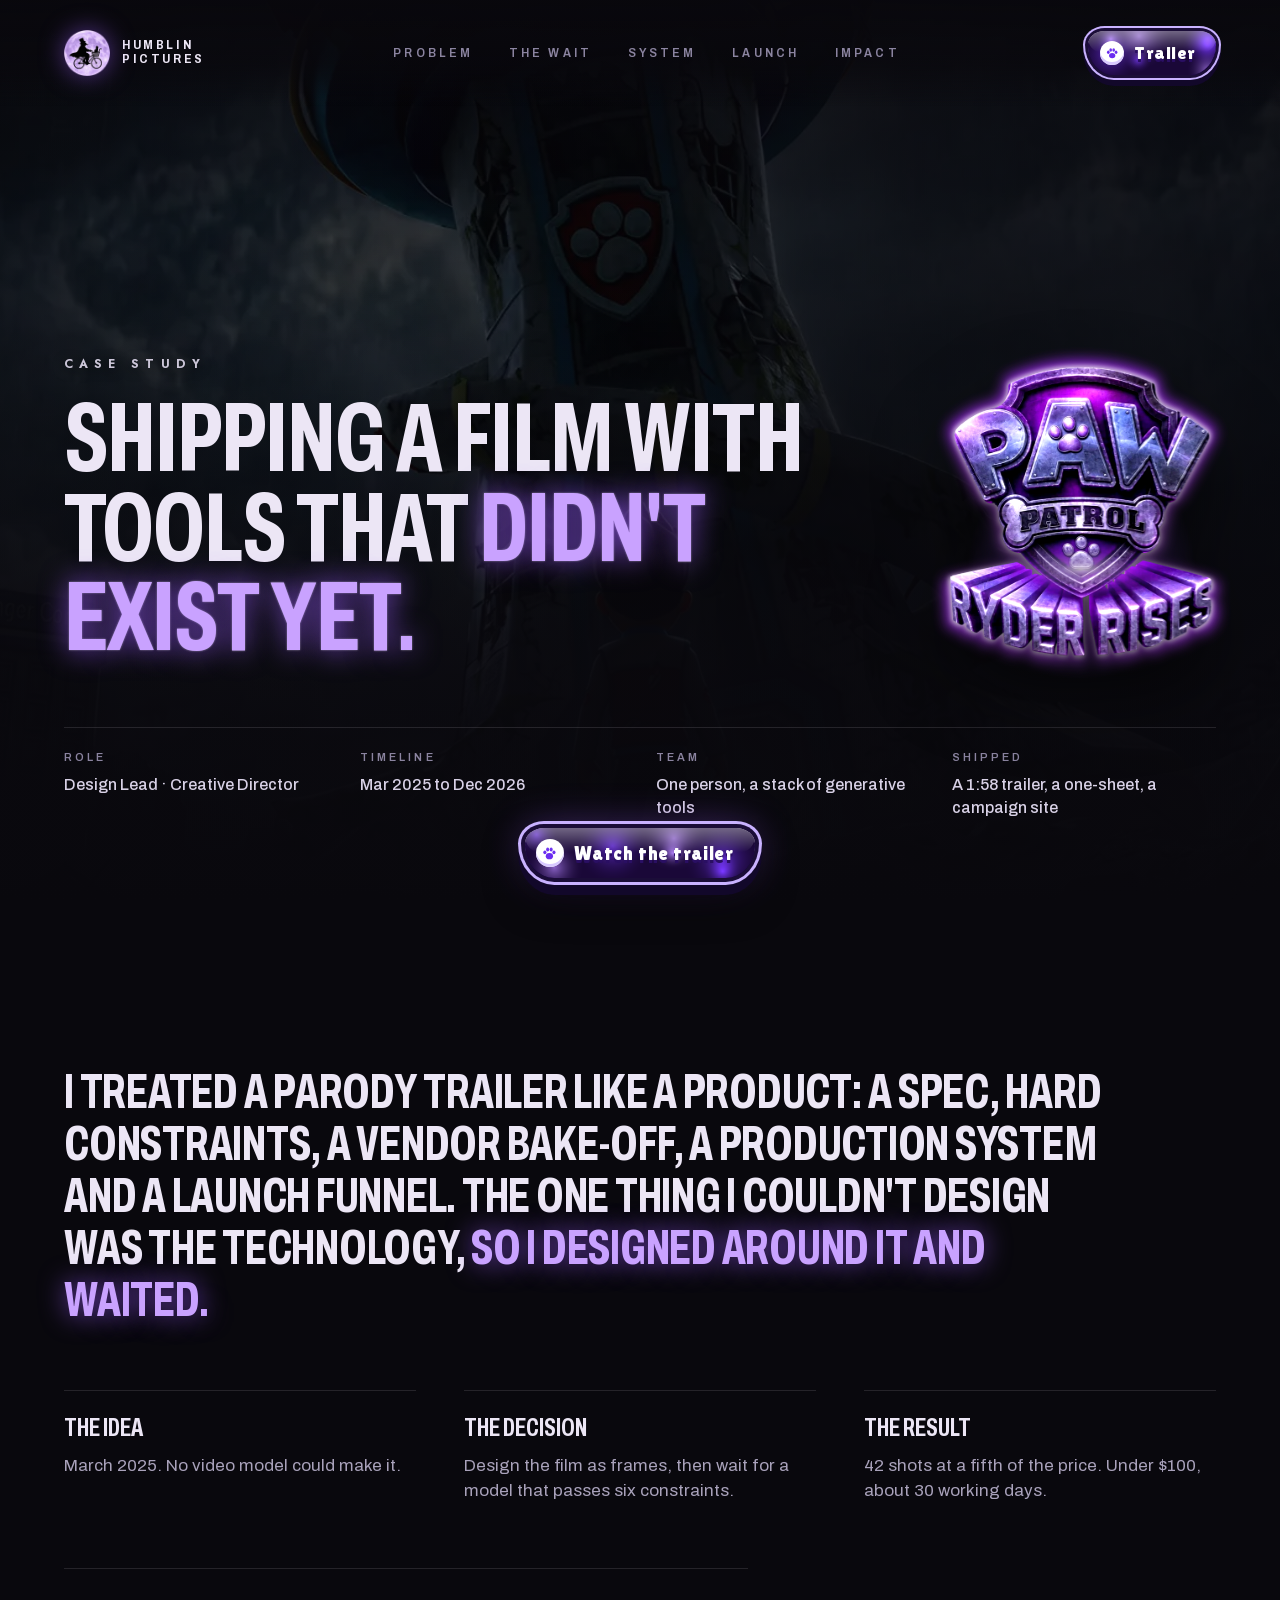
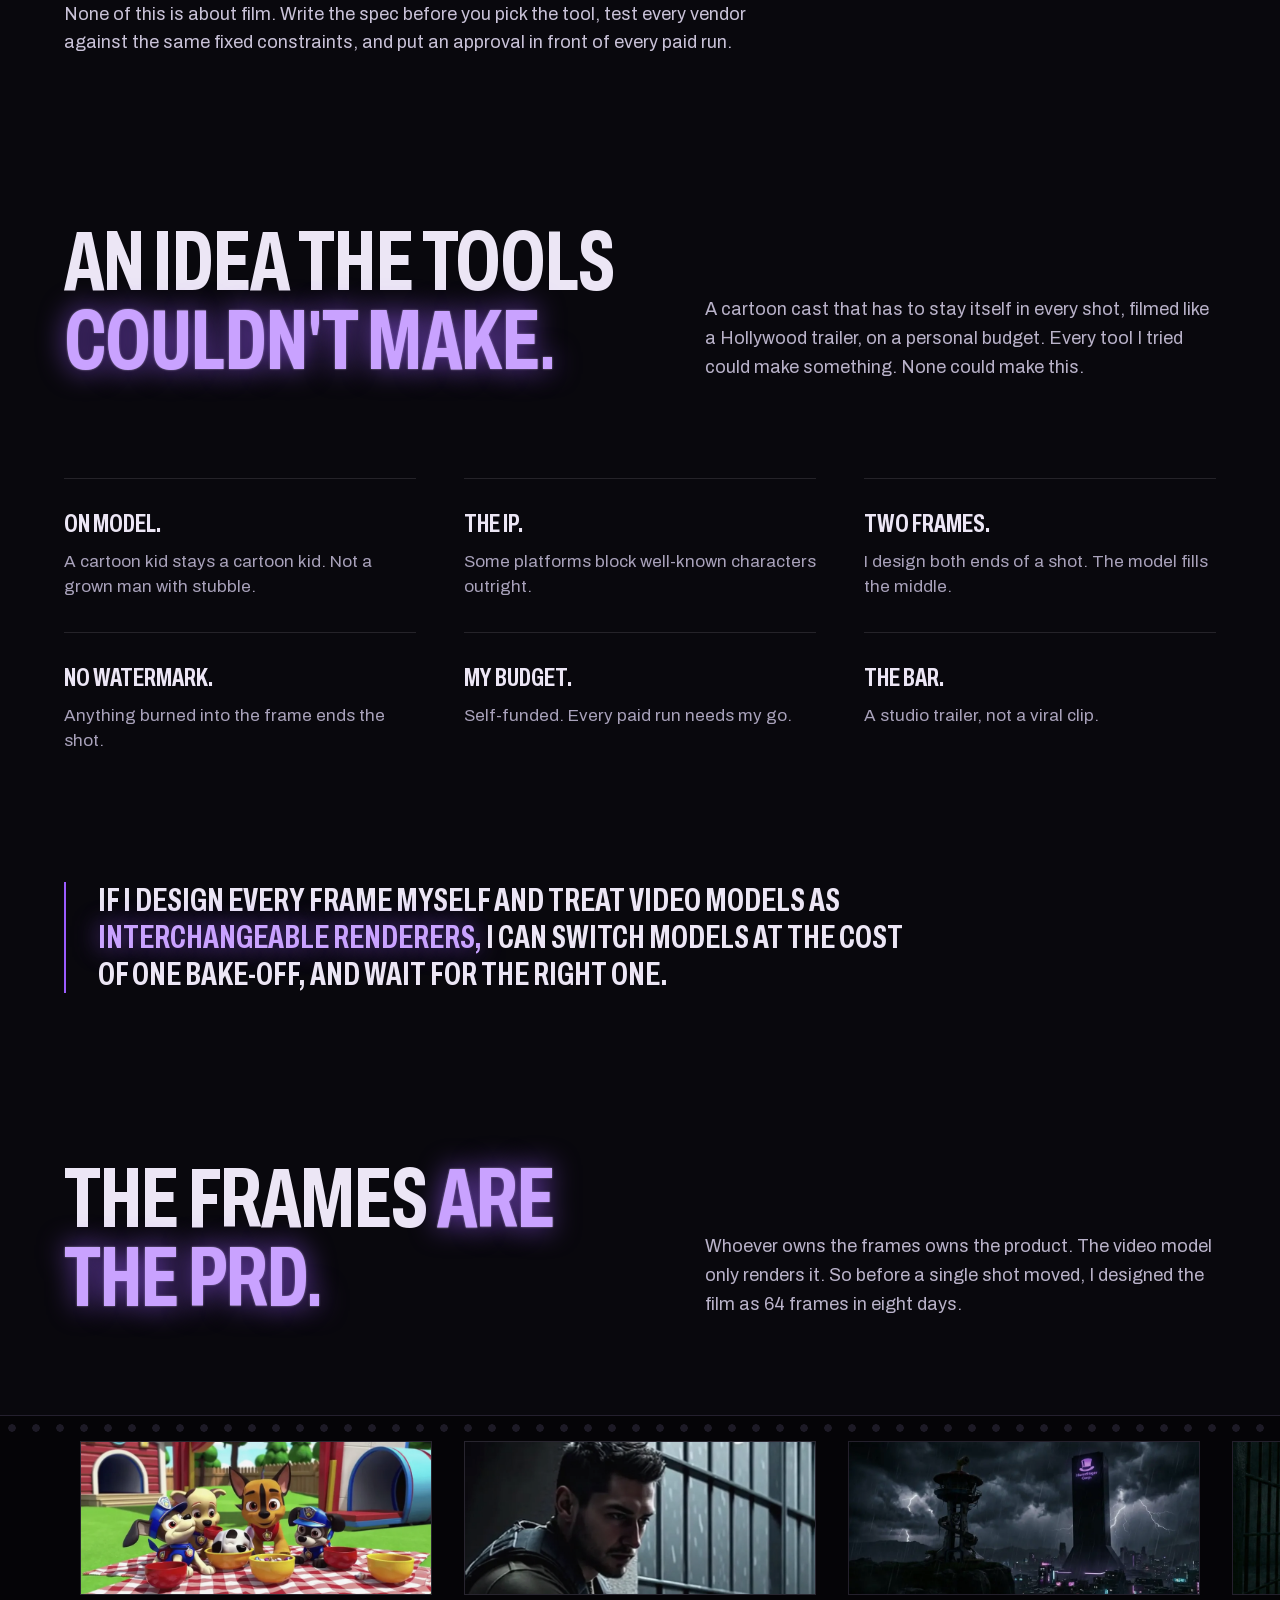
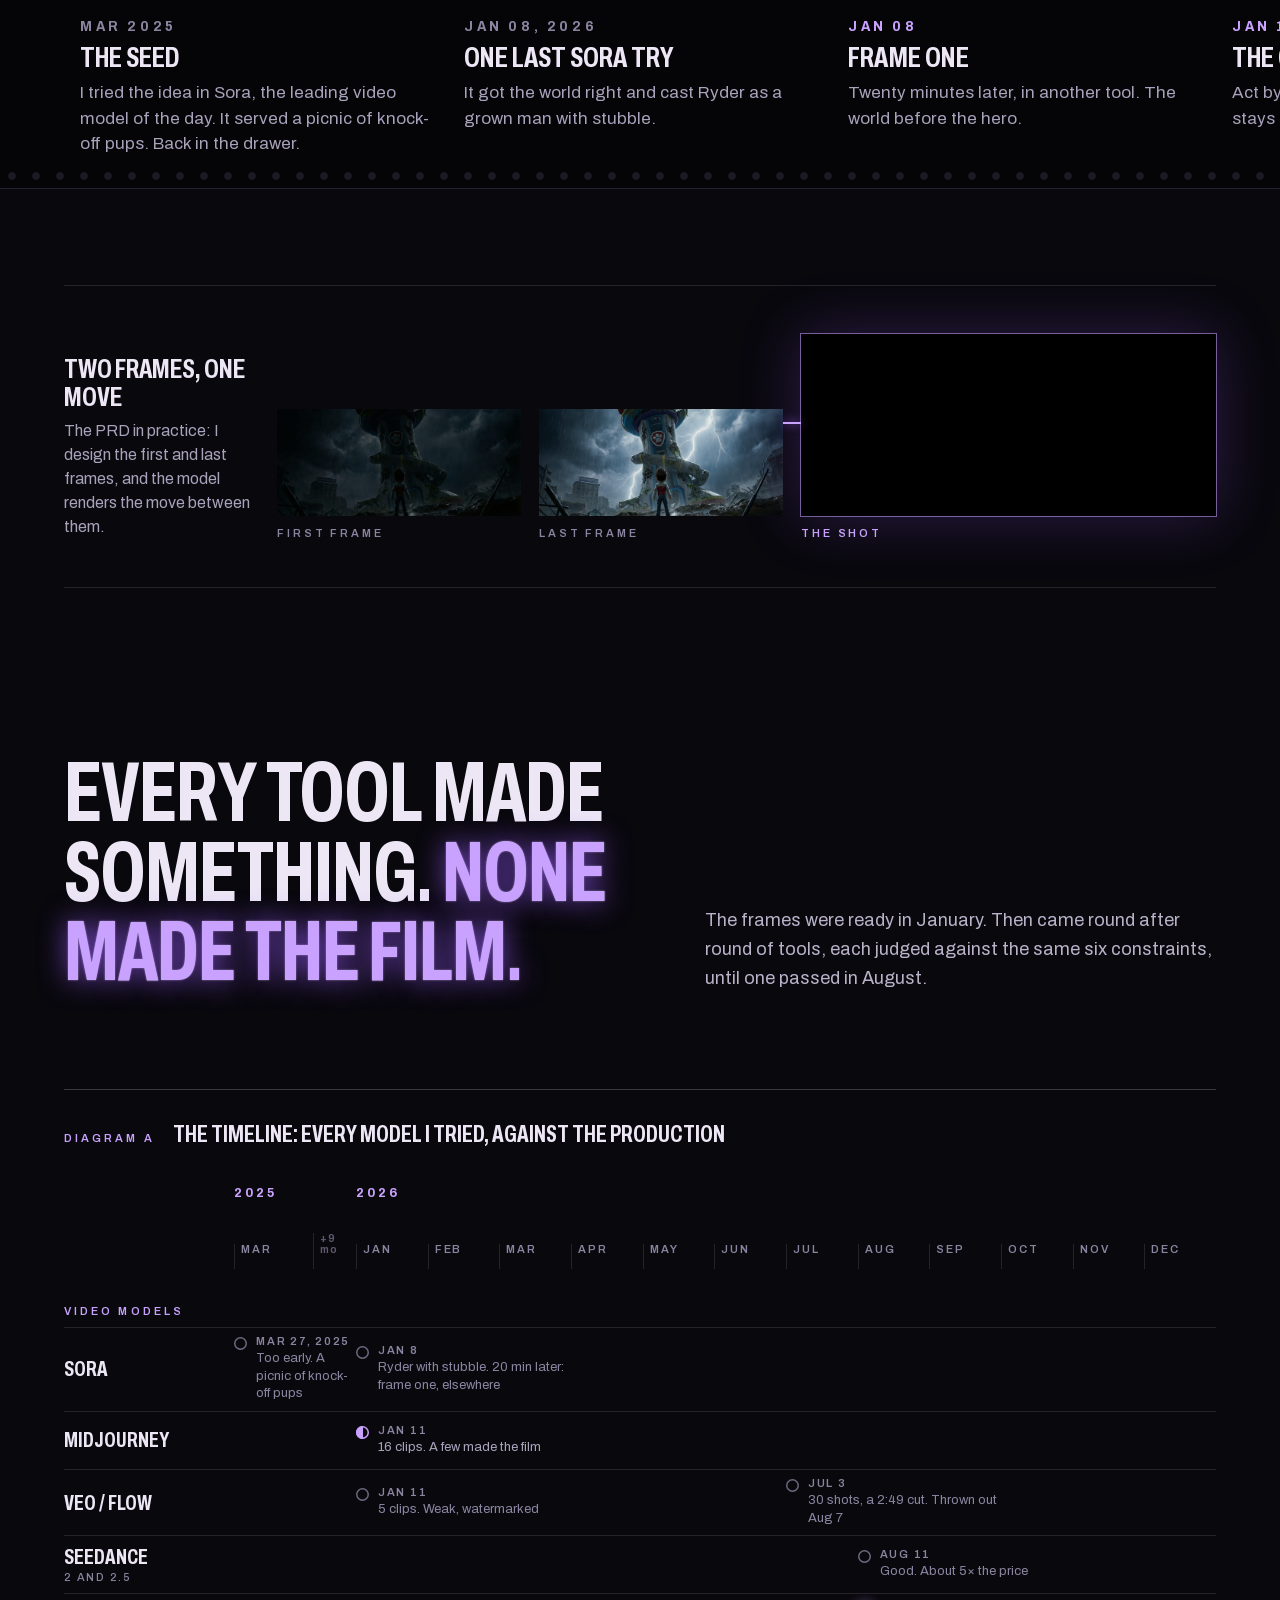
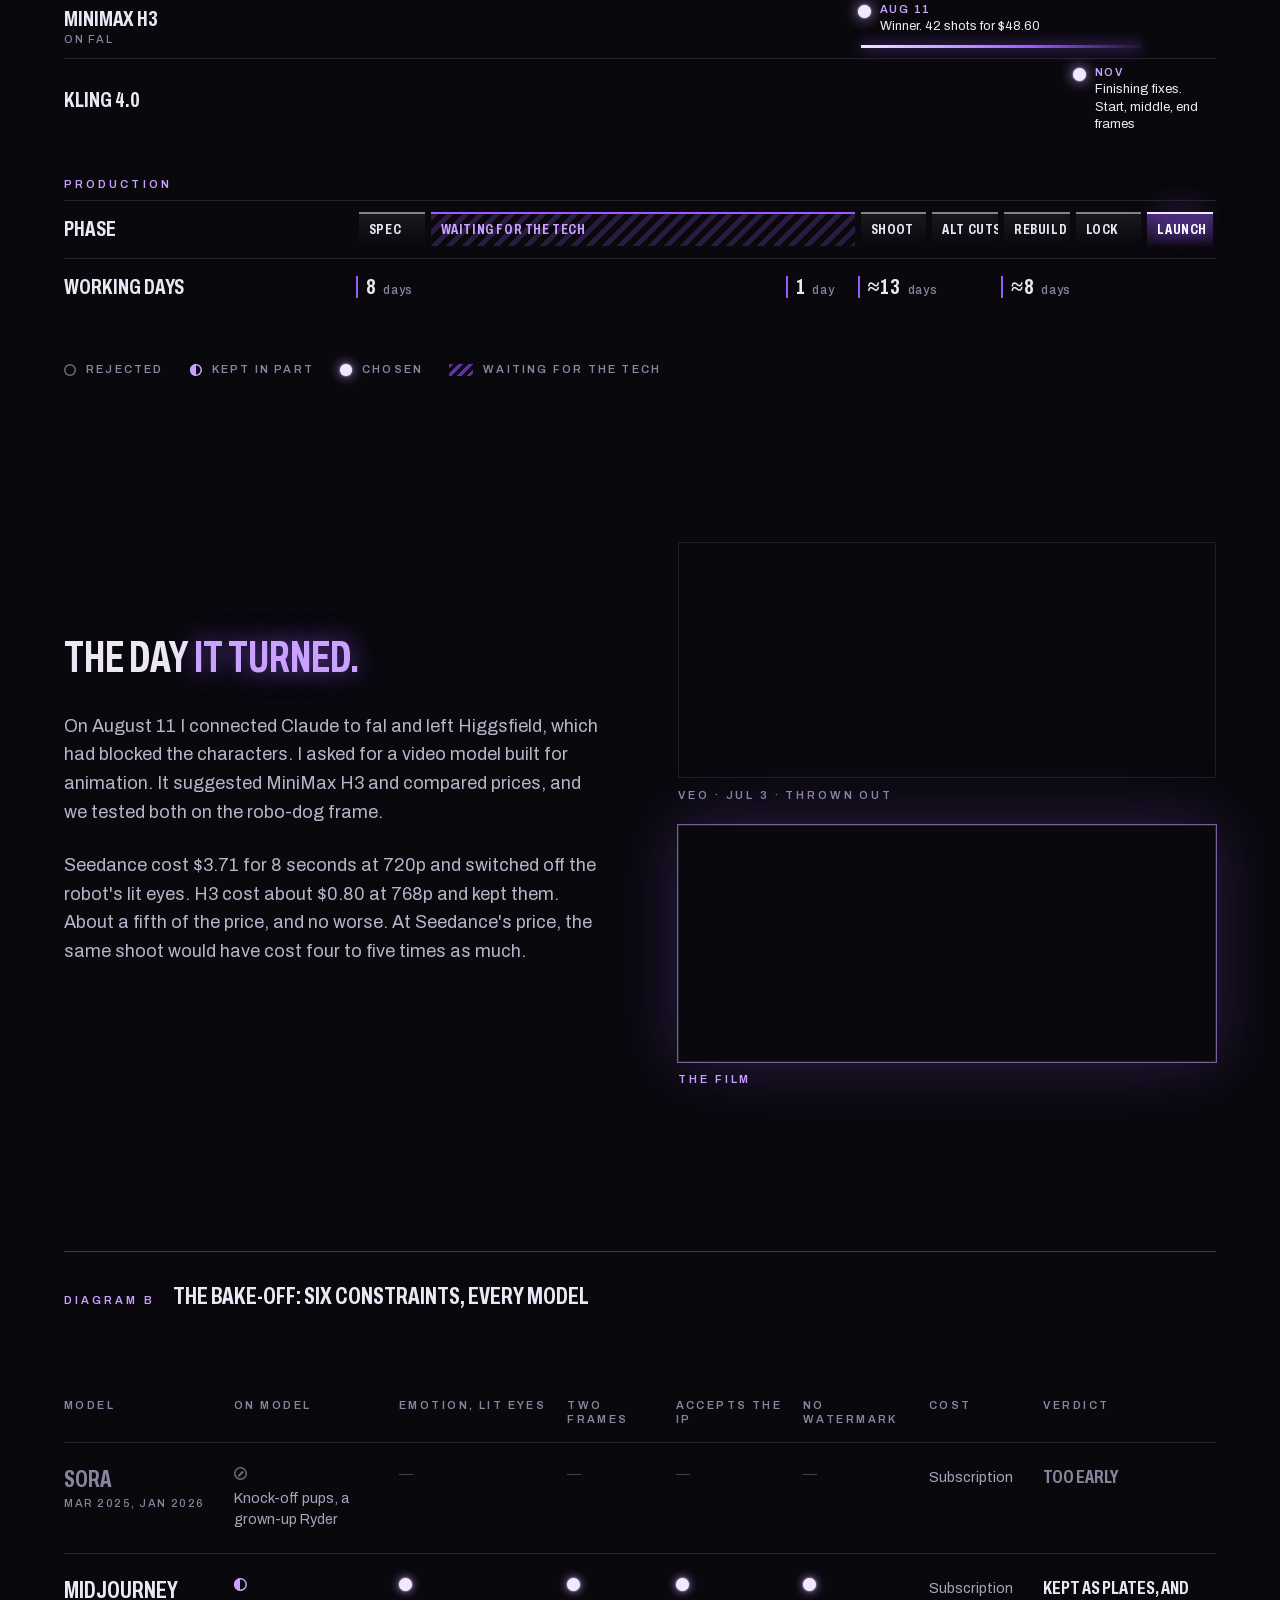
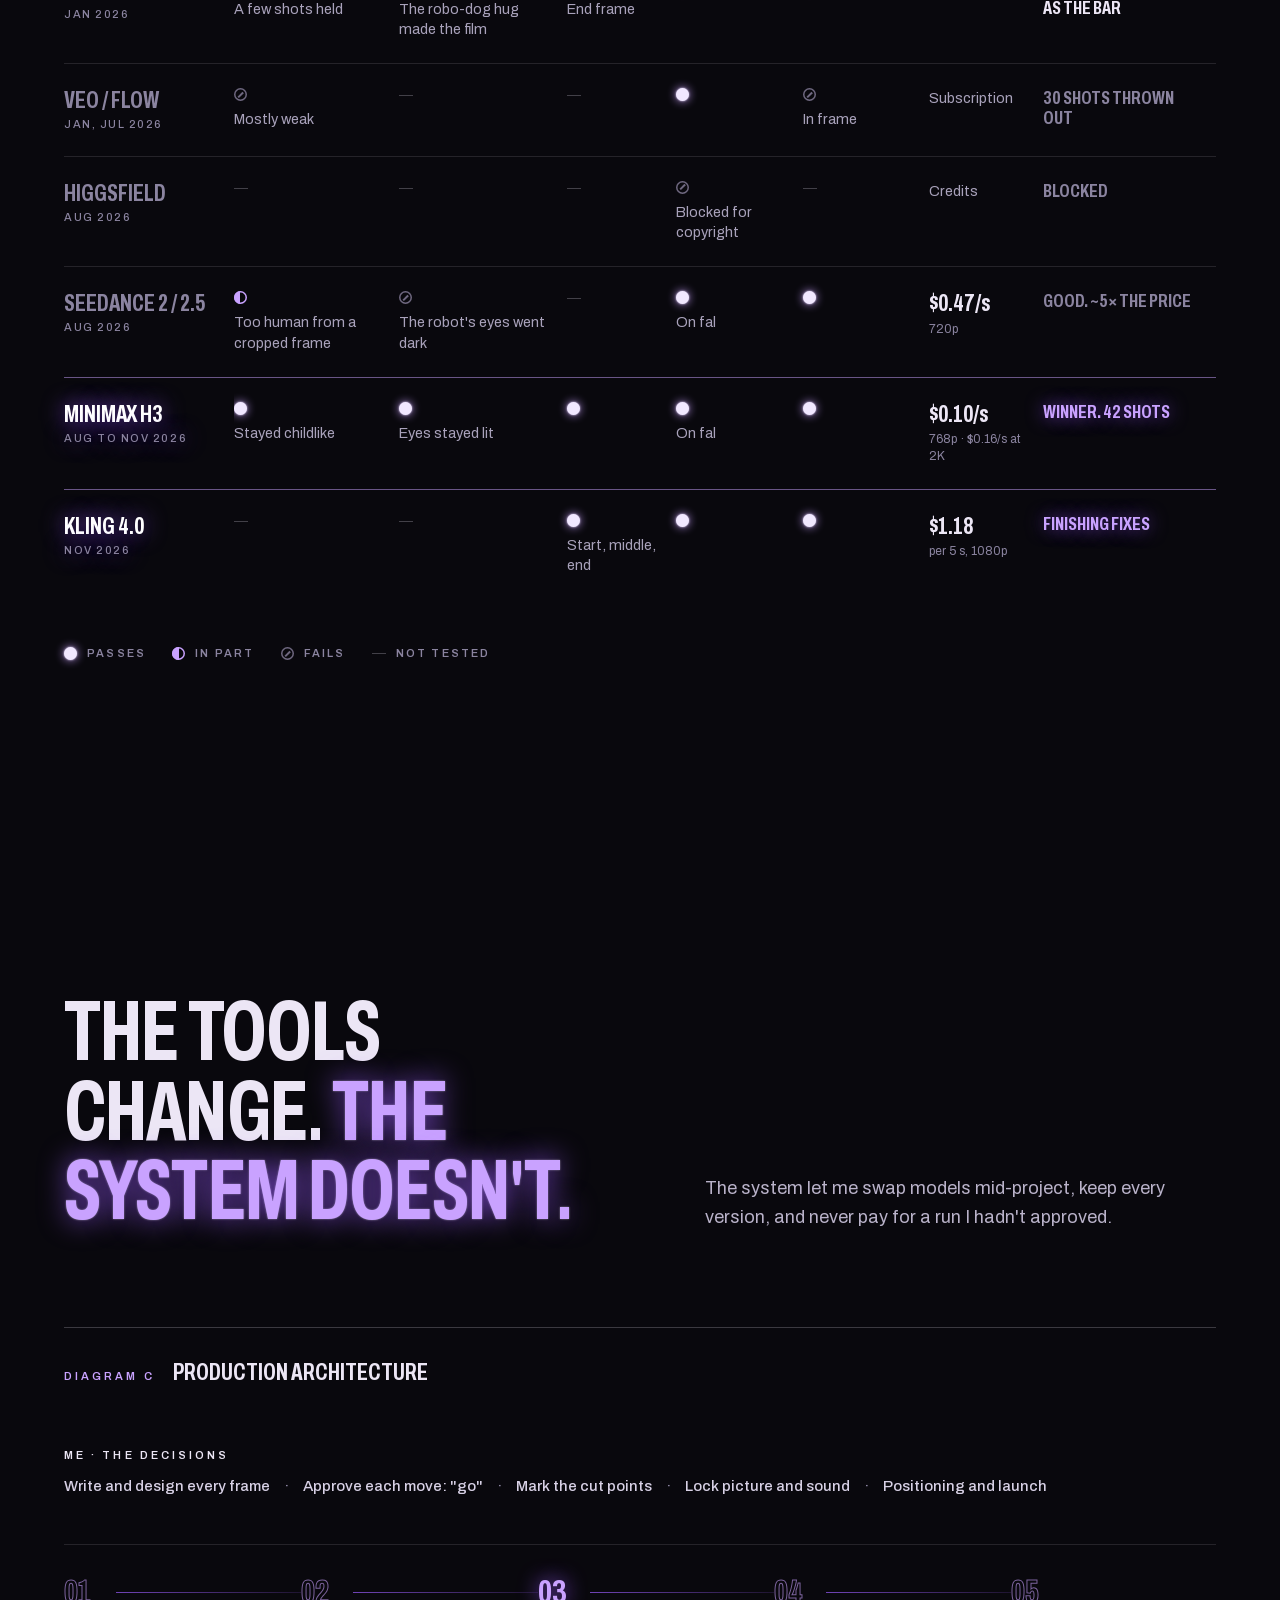
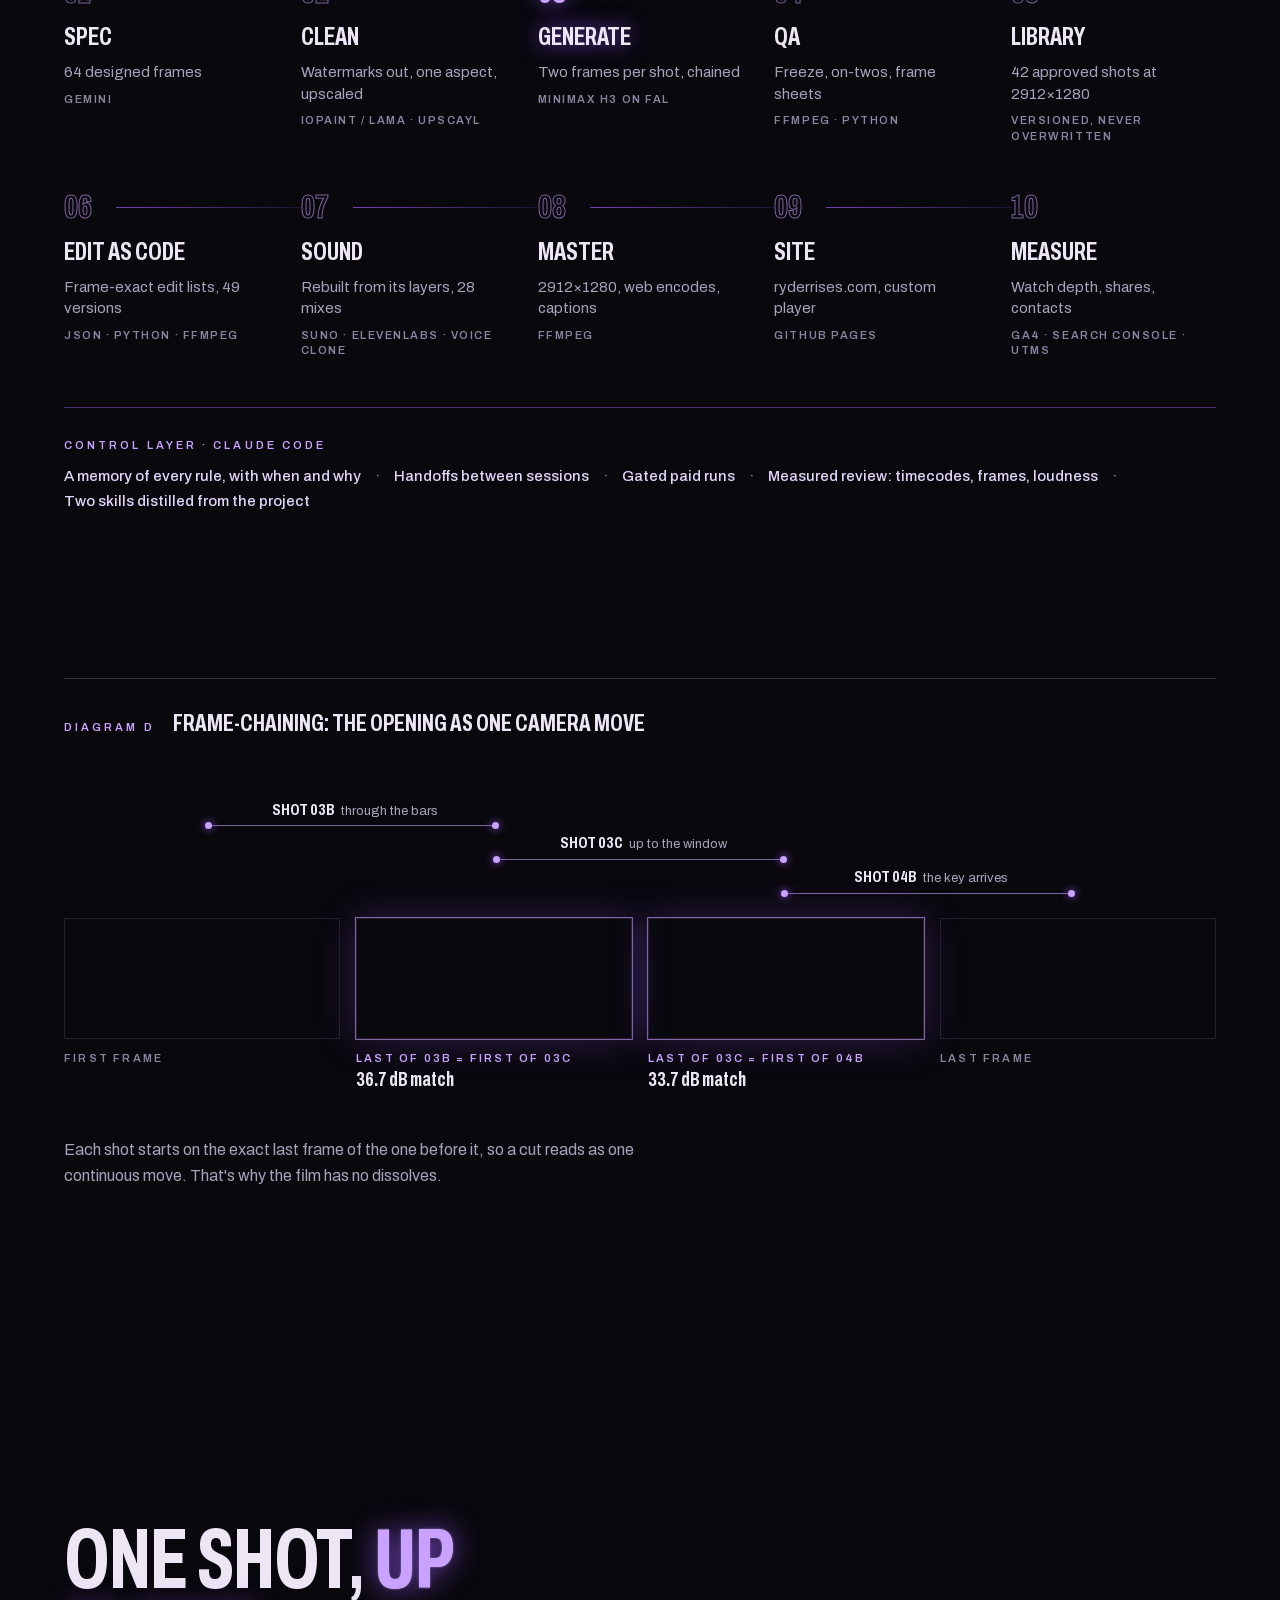
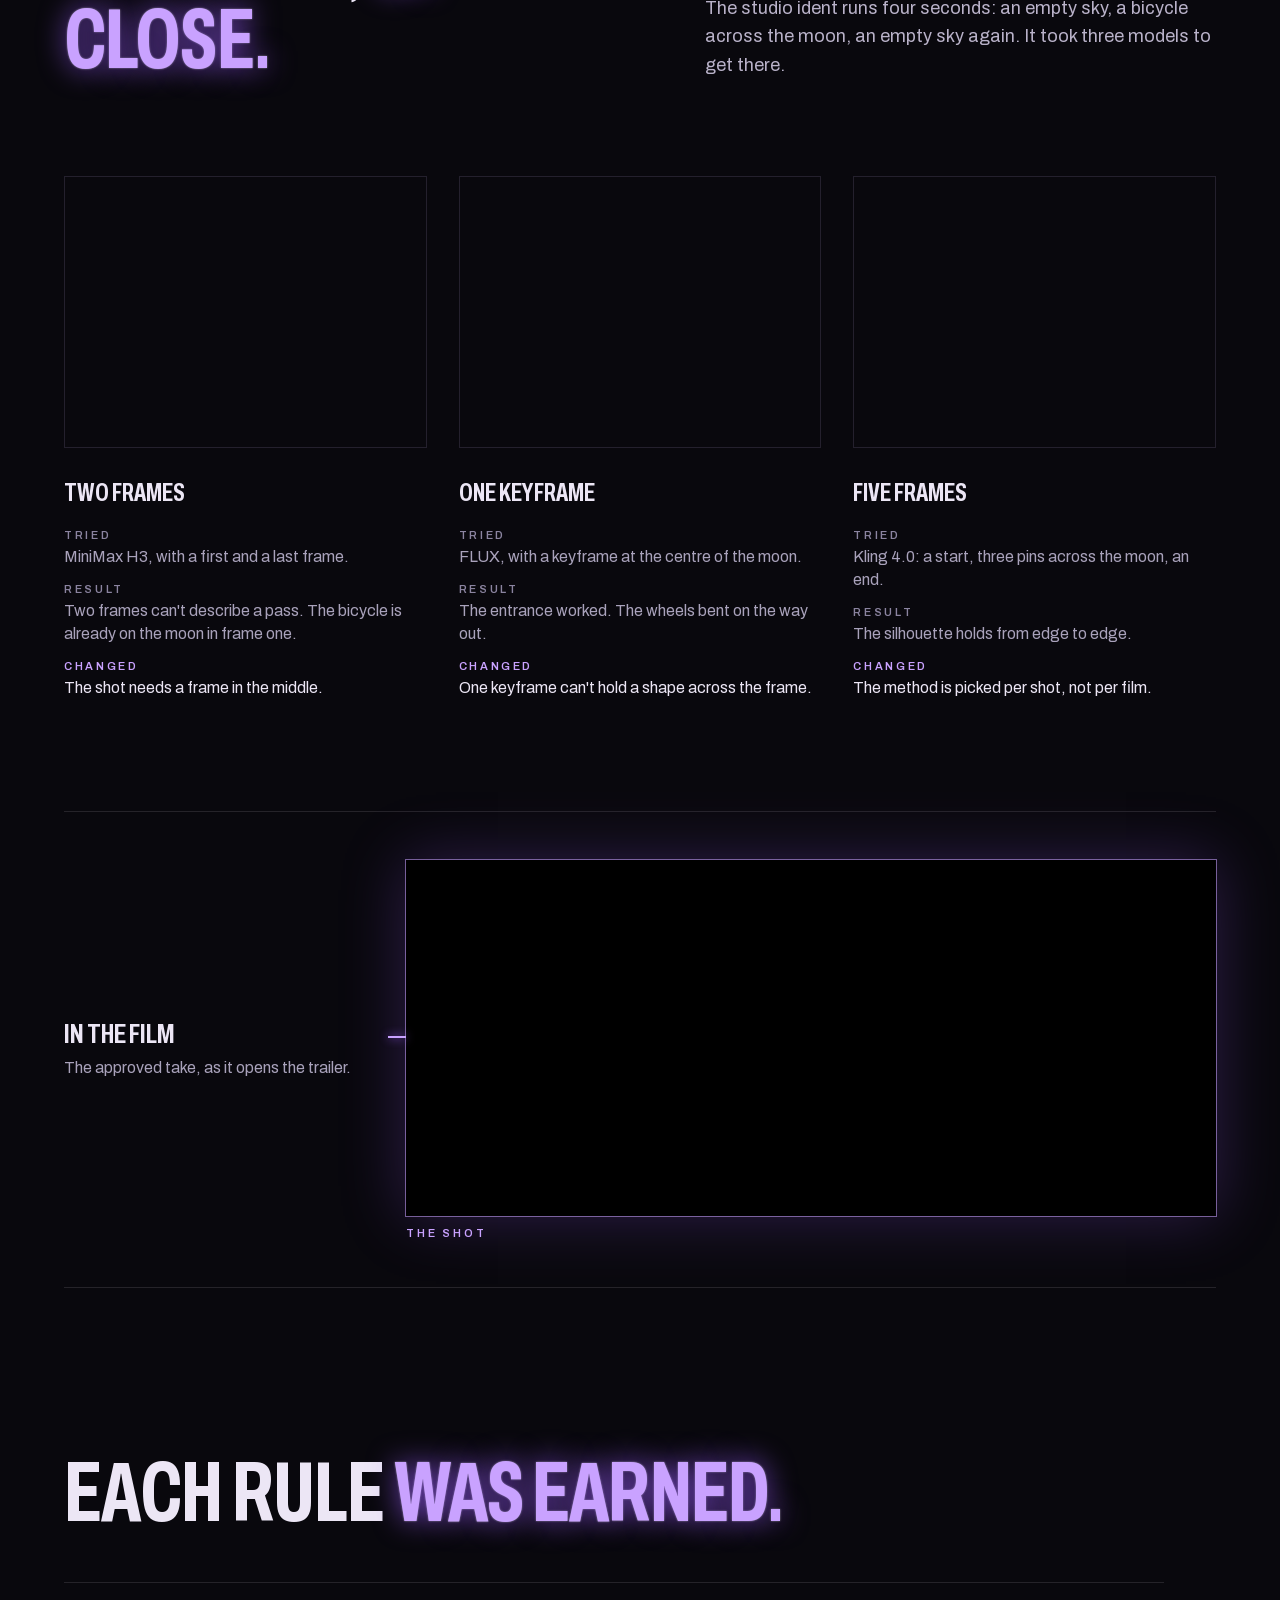
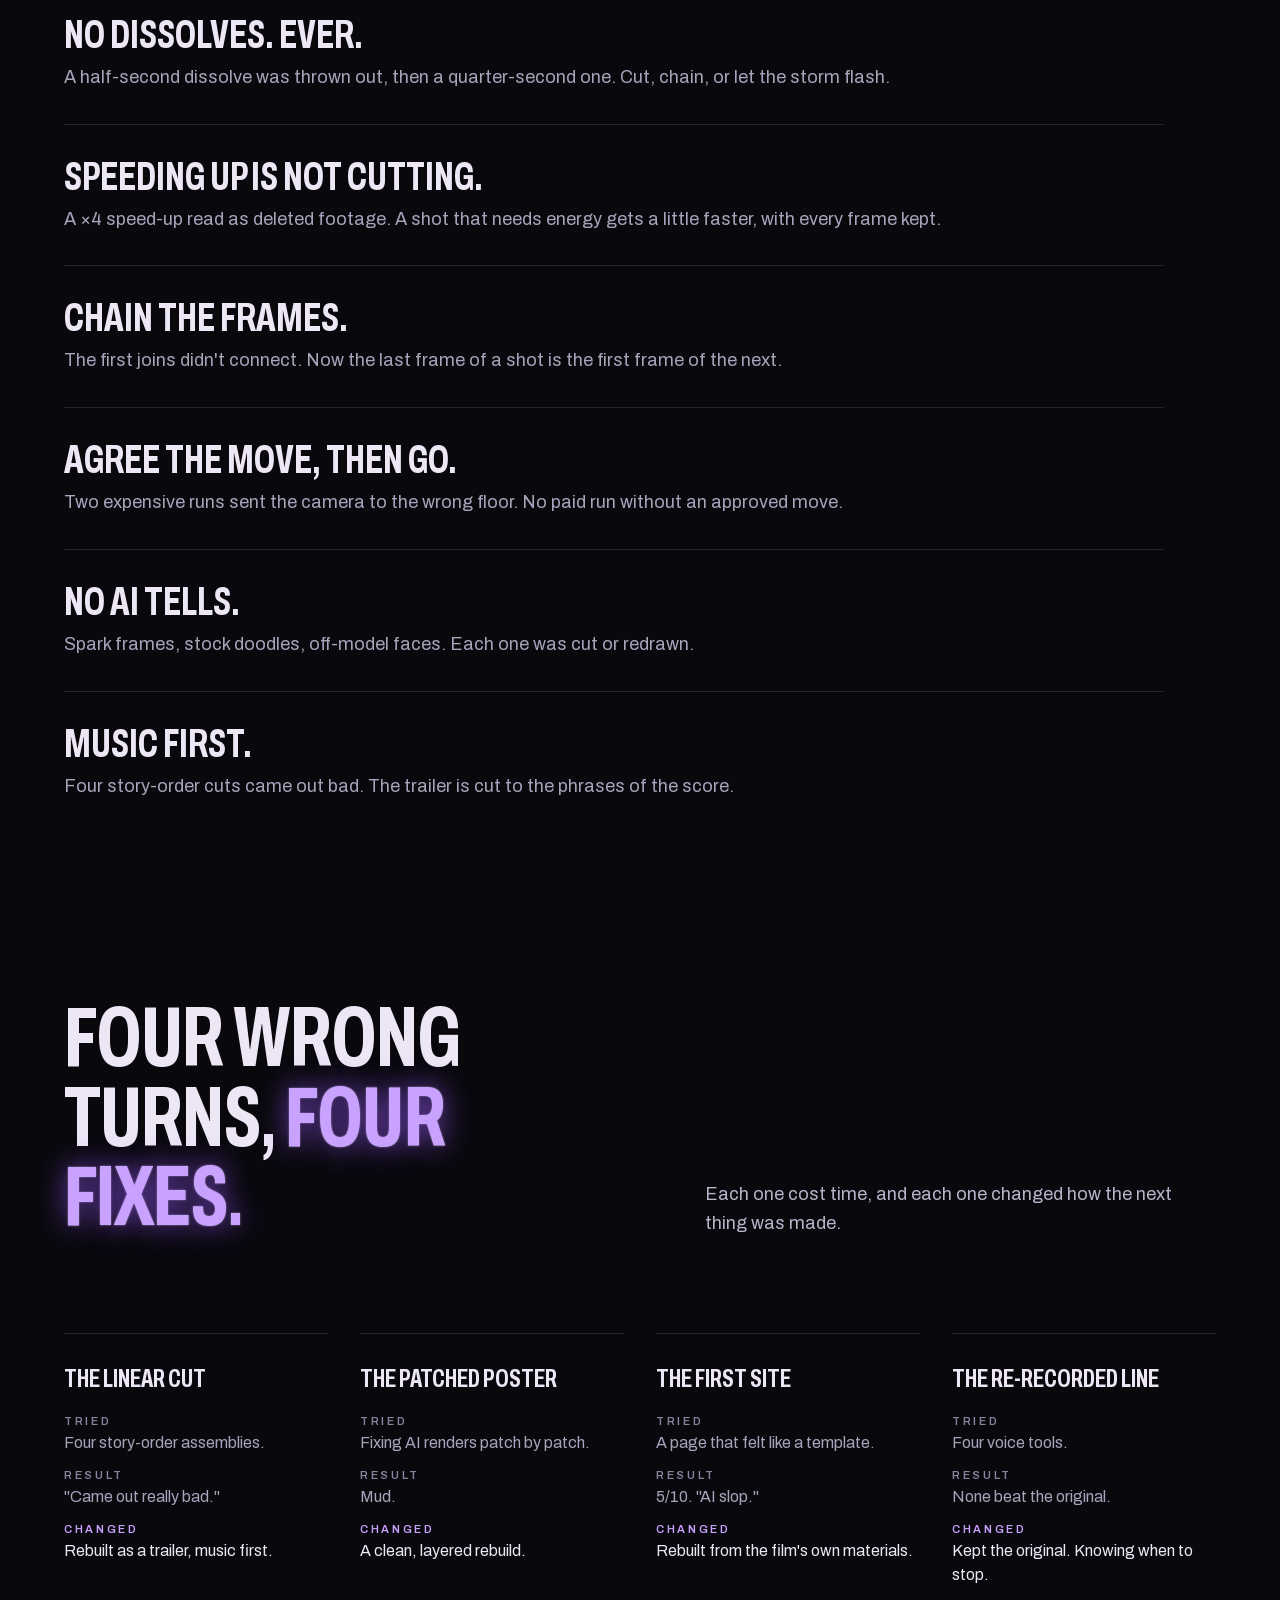
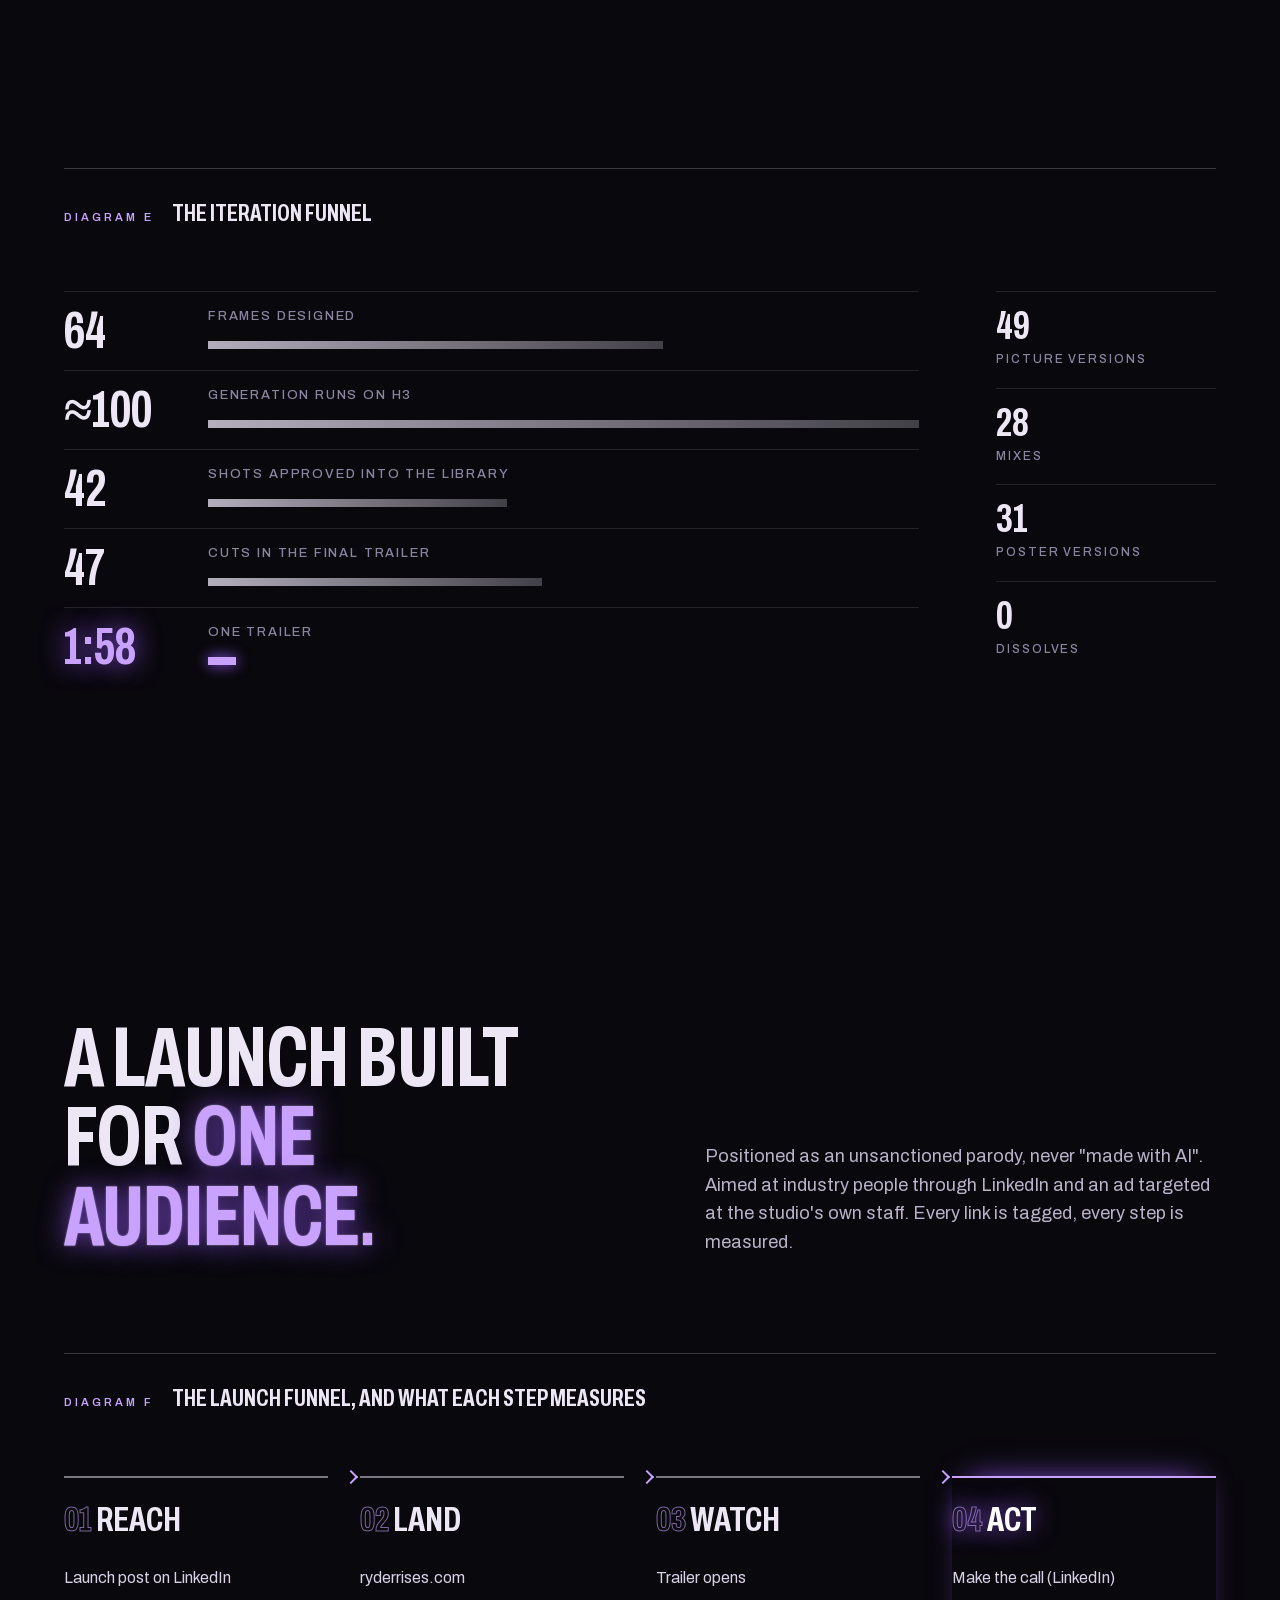
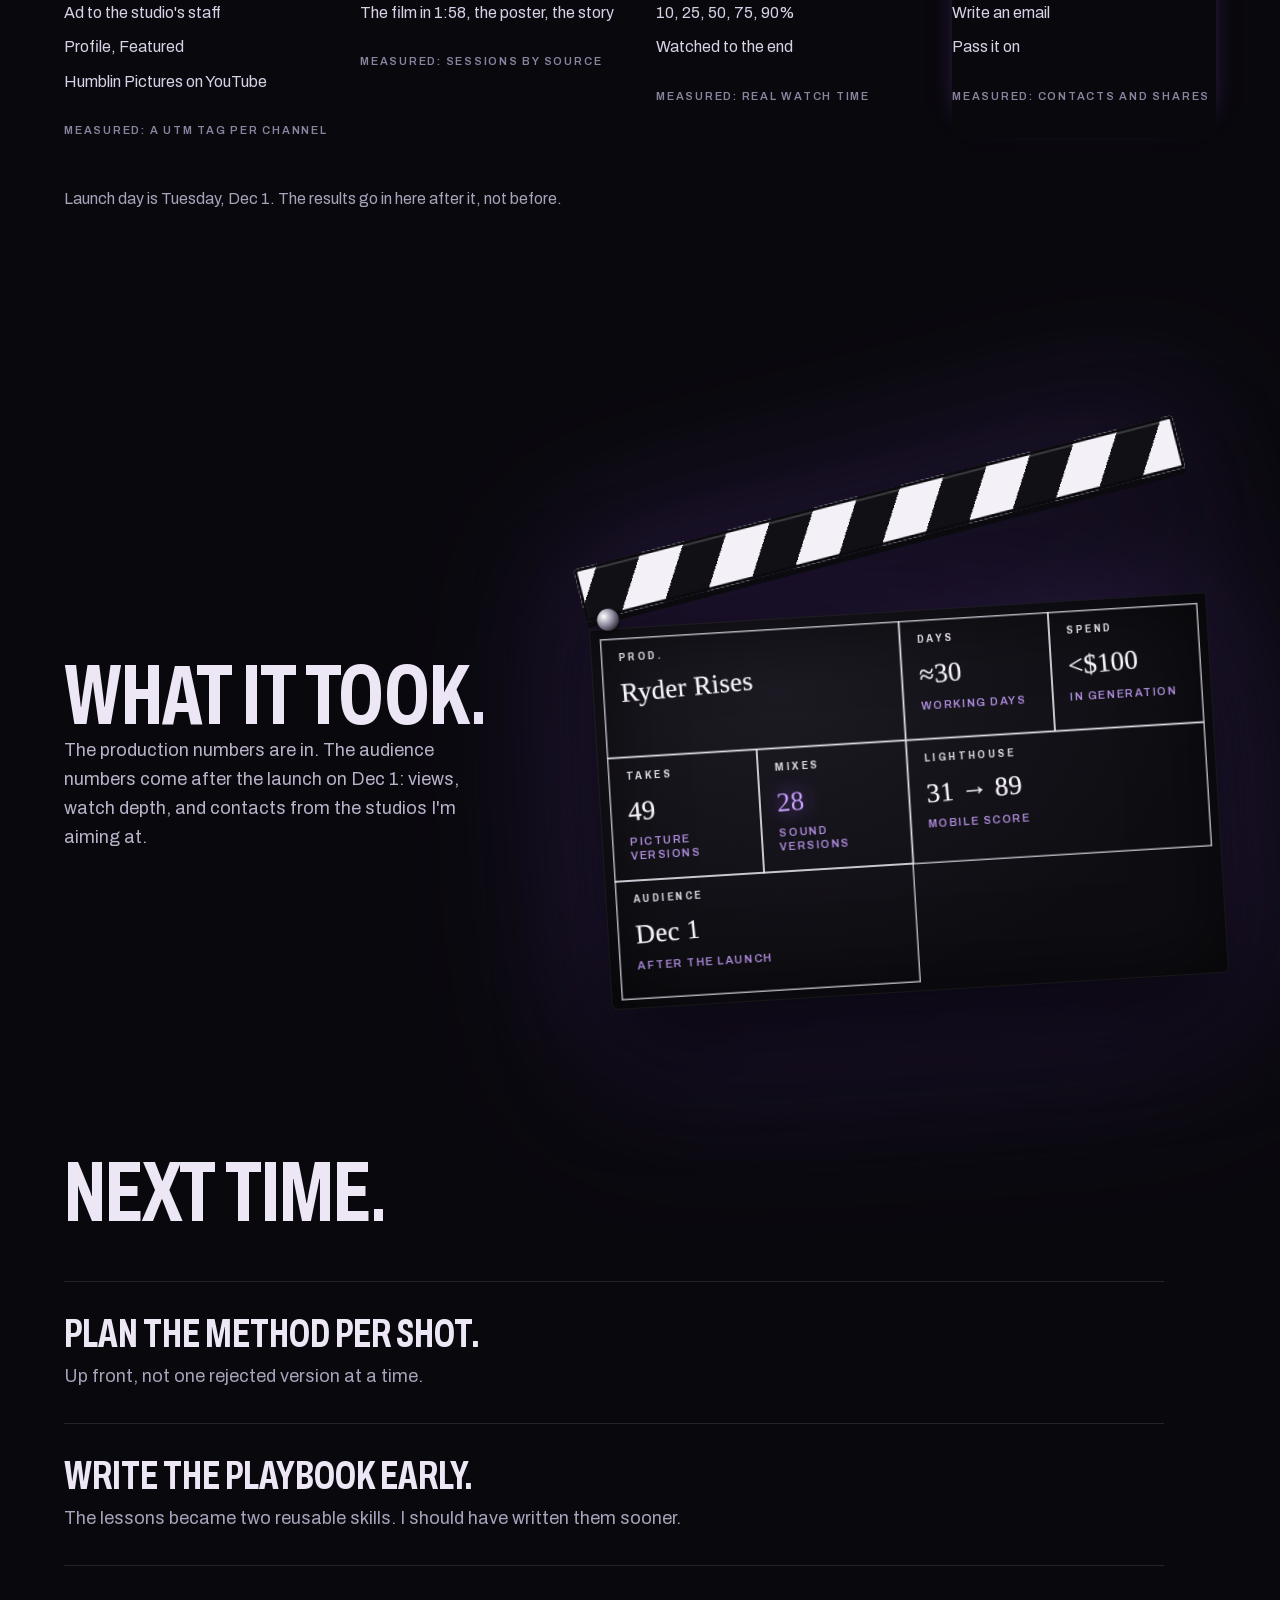
==== commit 097c9e59: "Publish 2026-11-21 18:12" ====
--- a/case-study/index.html
+++ b/case-study/index.html
@@ -23,11 +23,11 @@
 <link rel="apple-touch-icon" href="../assets/apple-touch-icon.png">
 <link rel="preload" as="font" type="font/woff2" href="../assets/fonts/archivo-latin-v2.woff2" crossorigin>
 <link rel="preload" as="font" type="font/woff2" href="../assets/fonts/jost-latin.woff2" crossorigin>
-<link rel="stylesheet" href="../css/site.css?v=68">
-<link rel="stylesheet" href="cs.css?v=33">
+<link rel="stylesheet" href="../css/site.css?v=80">
+<link rel="stylesheet" href="cs.css?v=34">
 <script src="../js/electric.js?v=5" defer></script>
-<script src="cs.js?v=10" defer></script>
-<script src="../js/analytics.js?v=5" defer></script>
+<script src="cs.js?v=11" defer></script>
+<script src="../js/analytics.js?v=7" defer></script>
 </head>
 <body>
 
--- a/css/site.css
+++ b/css/site.css
@@ -861,3 +861,48 @@
 /* v7.0 speed: the hero poster is the video's background, so phones get the 960 and desktops the 1920 (a poster attribute takes one file only) */
 .hero__video { background: #0b0a10 url(../assets/hero-poster.webp?v=2) center / cover no-repeat; }
 @media (max-width: 700px) { .hero__video { background-image: url(../assets/hero-poster-960.webp); } }
+
+/* v7.3 (20 Nov): the making-of is shorter here; the rest moved to the case study.
+   The way in is a 90s police-procedural case file: a purple Humblin folder on the desk. All CSS, no images but the film's own. */
+.casefile { margin-top: var(--s7); padding-top: var(--s7); border-top: 1px solid var(--line); display: grid; grid-template-columns: minmax(0, .78fr) minmax(0, 1.22fr); gap: clamp(32px, 4vw, 80px); align-items: center; }
+.casefile__copy { display: grid; justify-items: start; }
+.casefile .tagline { margin: 0 0 var(--s3); color: var(--violet-hot); text-shadow: 0 0 18px rgba(155,92,255,.6); }
+.casefile__title { margin: 0 0 var(--s4); max-width: 11em; font: 700 clamp(40px, 4.6vw, 78px)/.9 "Archivo"; font-stretch: 62%; letter-spacing: -.01em; text-transform: uppercase; color: var(--bone); }
+.casefile__title em { font-style: normal; color: var(--violet-hot); text-shadow: 0 0 28px rgba(155,92,255,.75), 0 0 2px rgba(255,255,255,.6); }
+.casefile .body { margin: 0 0 var(--s5); max-width: 24em; }
+[data-btn="14"] .casefile .cta { font-size: 22px; padding: 15px 30px 15px 16px; gap: 12px; }
+[data-btn="14"] .casefile .cta__icon { width: 30px; height: 30px; }
+.casefile__log { list-style: none; margin: 0 0 var(--s5); padding: 0; display: flex; flex-wrap: wrap; gap: var(--s2) var(--s5); }
+.casefile__log li { padding-top: 12px; border-top: 1px solid rgba(201,162,255,.35); }
+.casefile__log i { display: block; margin-bottom: 6px; font: 700 11px/1.2 "Courier New", Courier, ui-monospace, monospace; font-style: normal; letter-spacing: .14em; text-transform: uppercase; color: var(--ash); }
+.casefile__log b { font: 700 18px/1.2 "Courier New", Courier, ui-monospace, monospace; color: var(--bone); }
+.casefile .body { margin-bottom: var(--s4); }
+.casefile__desk { display: block; text-decoration: none; }
+/* the folder is a photographed object (made for this page, transparent background); the print on it is live type */
+.cf { position: relative; display: block; transition: transform .7s var(--ease); filter: drop-shadow(0 30px 40px rgba(0,0,0,.55)); }
+.casefile__desk:hover .cf { transform: translateY(-6px) scale(1.008); }
+.cf__img { display: block; width: 100%; height: auto; }
+/* the investigation board runs full width, the copy sits under it in two columns */
+.casefile--board { grid-template-columns: 1fr; gap: clamp(28px, 3.4vw, 56px); }
+.casefile--board .casefile__desk { order: -1; max-width: 1180px; width: 100%; margin: 0 auto; }
+.casefile--board .casefile__copy { grid-template-columns: minmax(0, 1fr) minmax(0, 1fr); column-gap: clamp(32px, 5vw, 96px); align-items: start; max-width: 1180px; width: 100%; margin: 0 auto; }
+.casefile--board .casefile__copy > .tagline { grid-column: 1; grid-row: 1; }
+.casefile--board .casefile__title { grid-column: 1; grid-row: 2 / span 3; max-width: 9.5em; }
+.casefile--board .casefile__copy > .body { grid-column: 2; grid-row: 2; }
+.casefile--board .casefile__log { grid-column: 2; grid-row: 3; }
+.casefile--board .casefile__copy > .cta { grid-column: 2; grid-row: 4; }
+.csband__note { margin-top: var(--s6); }
+@media (max-width: 900px) {
+  .casefile { grid-template-columns: 1fr; gap: var(--s5); padding-top: var(--s6); }
+  .casefile__desk { margin: 0 -4px; order: -1; }
+  .casefile--board .casefile__copy { grid-template-columns: 1fr; }
+  .casefile--board .casefile__copy > * { grid-column: 1 !important; grid-row: auto !important; }
+  .casefile--board .casefile__desk { margin: 0 -8px; width: auto; }
+}
+@media (prefers-reduced-motion: reduce) { .cf { transition: none; } }
+/* six links now: keep each on one line, and fold the menu away a little earlier so it never crowds */
+.nav__links a { white-space: nowrap; }
+@media (max-width: 1240px) { .nav__links { display: none; } }
+
+/* v7.3: the close title, lines closer together (the canvas is 1800 x 680 now) */
+.ztitle { aspect-ratio: 1800 / 680; }
--- a/case-study/cs.css
+++ b/case-study/cs.css
@@ -340,3 +340,6 @@
 .cs-fold__pm::before, .cs-fold__pm::after { content: ""; position: absolute; left: 0; top: 6px; width: 14px; height: 2px; background: var(--violet-hot); transition: transform .3s; }
 .cs-fold__pm::after { transform: rotate(90deg); }
 .cs-fold[open] .cs-fold__pm::after { transform: rotate(0deg); }
+
+/* the close title: tighter line gap, so the box is shorter too */
+.close .ztitle { aspect-ratio: 1800 / 680; }
